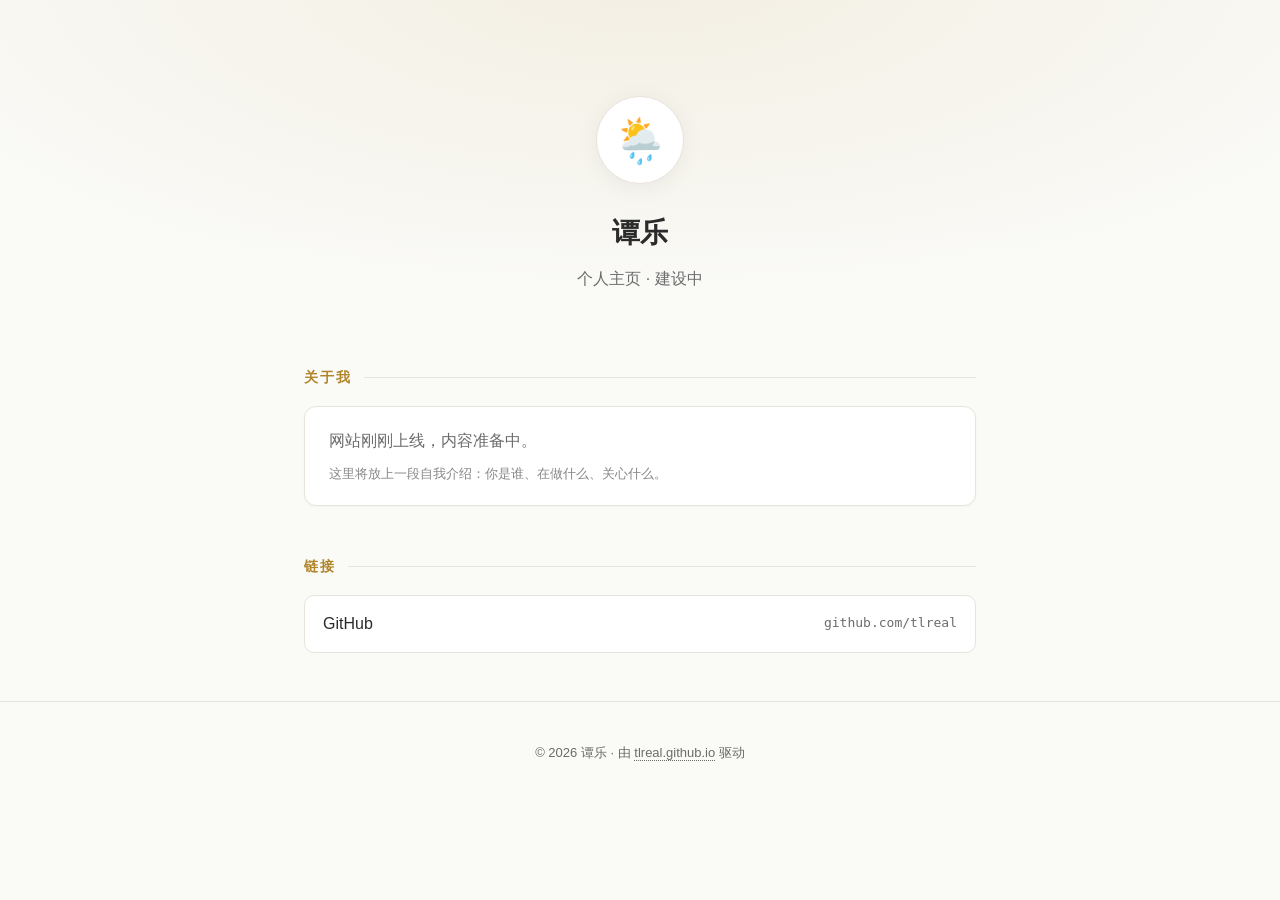
==== index.html @ c6bfbff4 "init: personal homepage" ====
<!DOCTYPE html>
<html lang="zh-CN">
<head>
<meta charset="UTF-8">
<meta name="viewport" content="width=device-width, initial-scale=1.0">
<title>谭乐 · 个人主页</title>
<meta name="description" content="谭乐的个人主页">
<link rel="icon" href="data:image/svg+xml,<svg xmlns='http://www.w3.org/2000/svg' viewBox='0 0 100 100'><text y='.9em' font-size='90'>🌦️</text></svg>">
<style>
  :root {
    --bg: #fafaf7;
    --ink: #2b2b2b;
    --sub: #6b6b6b;
    --accent: #b0852a;
    --card: #ffffff;
    --line: #e8e4dc;
  }
  @media (prefers-color-scheme: dark) {
    :root {
      --bg: #16181d;
      --ink: #e8e8e8;
      --sub: #9a9a9a;
      --accent: #d4a94e;
      --card: #1f232b;
      --line: #2c313b;
    }
  }
  * { margin: 0; padding: 0; box-sizing: border-box; }
  html { scroll-behavior: smooth; }
  body {
    font-family: -apple-system, "PingFang SC", "Microsoft YaHei", "Segoe UI", sans-serif;
    background: var(--bg);
    color: var(--ink);
    line-height: 1.75;
    -webkit-font-smoothing: antialiased;
  }
  .wrap { max-width: 720px; margin: 0 auto; padding: 0 24px; }

  header {
    padding: 96px 0 72px;
    text-align: center;
    background: linear-gradient(180deg, transparent 60%, var(--bg) 100%),
                radial-gradient(1200px 500px at 50% -10%, rgba(176,133,42,.10), transparent 70%);
  }
  .avatar {
    width: 88px; height: 88px;
    border-radius: 50%;
    display: inline-flex;
    align-items: center; justify-content: center;
    font-size: 44px;
    background: var(--card);
    border: 1px solid var(--line);
    box-shadow: 0 4px 24px rgba(0,0,0,.06);
    margin-bottom: 24px;
  }
  h1 { font-size: 28px; font-weight: 700; letter-spacing: .5px; }
  header p { color: var(--sub); margin-top: 8px; font-size: 16px; }

  main { padding-bottom: 32px; }
  section { margin-bottom: 48px; }
  h2 {
    font-size: 14px;
    text-transform: uppercase;
    letter-spacing: 2px;
    color: var(--accent);
    margin-bottom: 16px;
    display: flex;
    align-items: center;
    gap: 12px;
  }
  h2::after { content: ""; flex: 1; height: 1px; background: var(--line); }

  .card {
    background: var(--card);
    border: 1px solid var(--line);
    border-radius: 12px;
    padding: 20px 24px;
    box-shadow: 0 1px 3px rgba(0,0,0,.03);
  }
  .card p { color: var(--sub); }
  .card .placeholder { font-size: 13px; color: var(--sub); opacity: .8; margin-top: 8px; }

  ul.links { list-style: none; display: grid; gap: 10px; }
  ul.links li a {
    display: flex;
    justify-content: space-between;
    align-items: center;
    background: var(--card);
    border: 1px solid var(--line);
    border-radius: 10px;
    padding: 14px 18px;
    color: var(--ink);
    text-decoration: none;
    transition: border-color .15s, transform .15s;
  }
  ul.links li a:hover { border-color: var(--accent); transform: translateY(-1px); }
  ul.links .url { color: var(--sub); font-size: 13px; font-family: ui-monospace, monospace; }

  footer {
    text-align: center;
    color: var(--sub);
    font-size: 13px;
    padding: 40px 0 56px;
    border-top: 1px solid var(--line);
  }
  footer a { color: var(--sub); text-decoration: none; border-bottom: 1px dotted var(--sub); }
</style>
</head>
<body>
<header>
  <div class="wrap">
    <div class="avatar">🌦️</div>
    <h1>谭乐</h1>
    <p>个人主页 · 建设中</p>
  </div>
</header>
<main class="wrap">
  <section id="about">
    <h2>关于我</h2>
    <div class="card">
      <p>网站刚刚上线，内容准备中。</p>
      <p class="placeholder">这里将放上一段自我介绍：你是谁、在做什么、关心什么。</p>
    </div>
  </section>
  <section id="links">
    <h2>链接</h2>
    <ul class="links">
      <li>
        <a href="https://github.com/tlreal" target="_blank" rel="noopener">
          <span>GitHub</span><span class="url">github.com/tlreal</span>
        </a>
      </li>
    </ul>
  </section>
</main>
<footer>
  <div class="wrap">
    © 2026 谭乐 · 由 <a href="https://github.com/tlreal/tlreal.github.io" target="_blank" rel="noopener">tlreal.github.io</a> 驱动
  </div>
</footer>
</body>
</html>
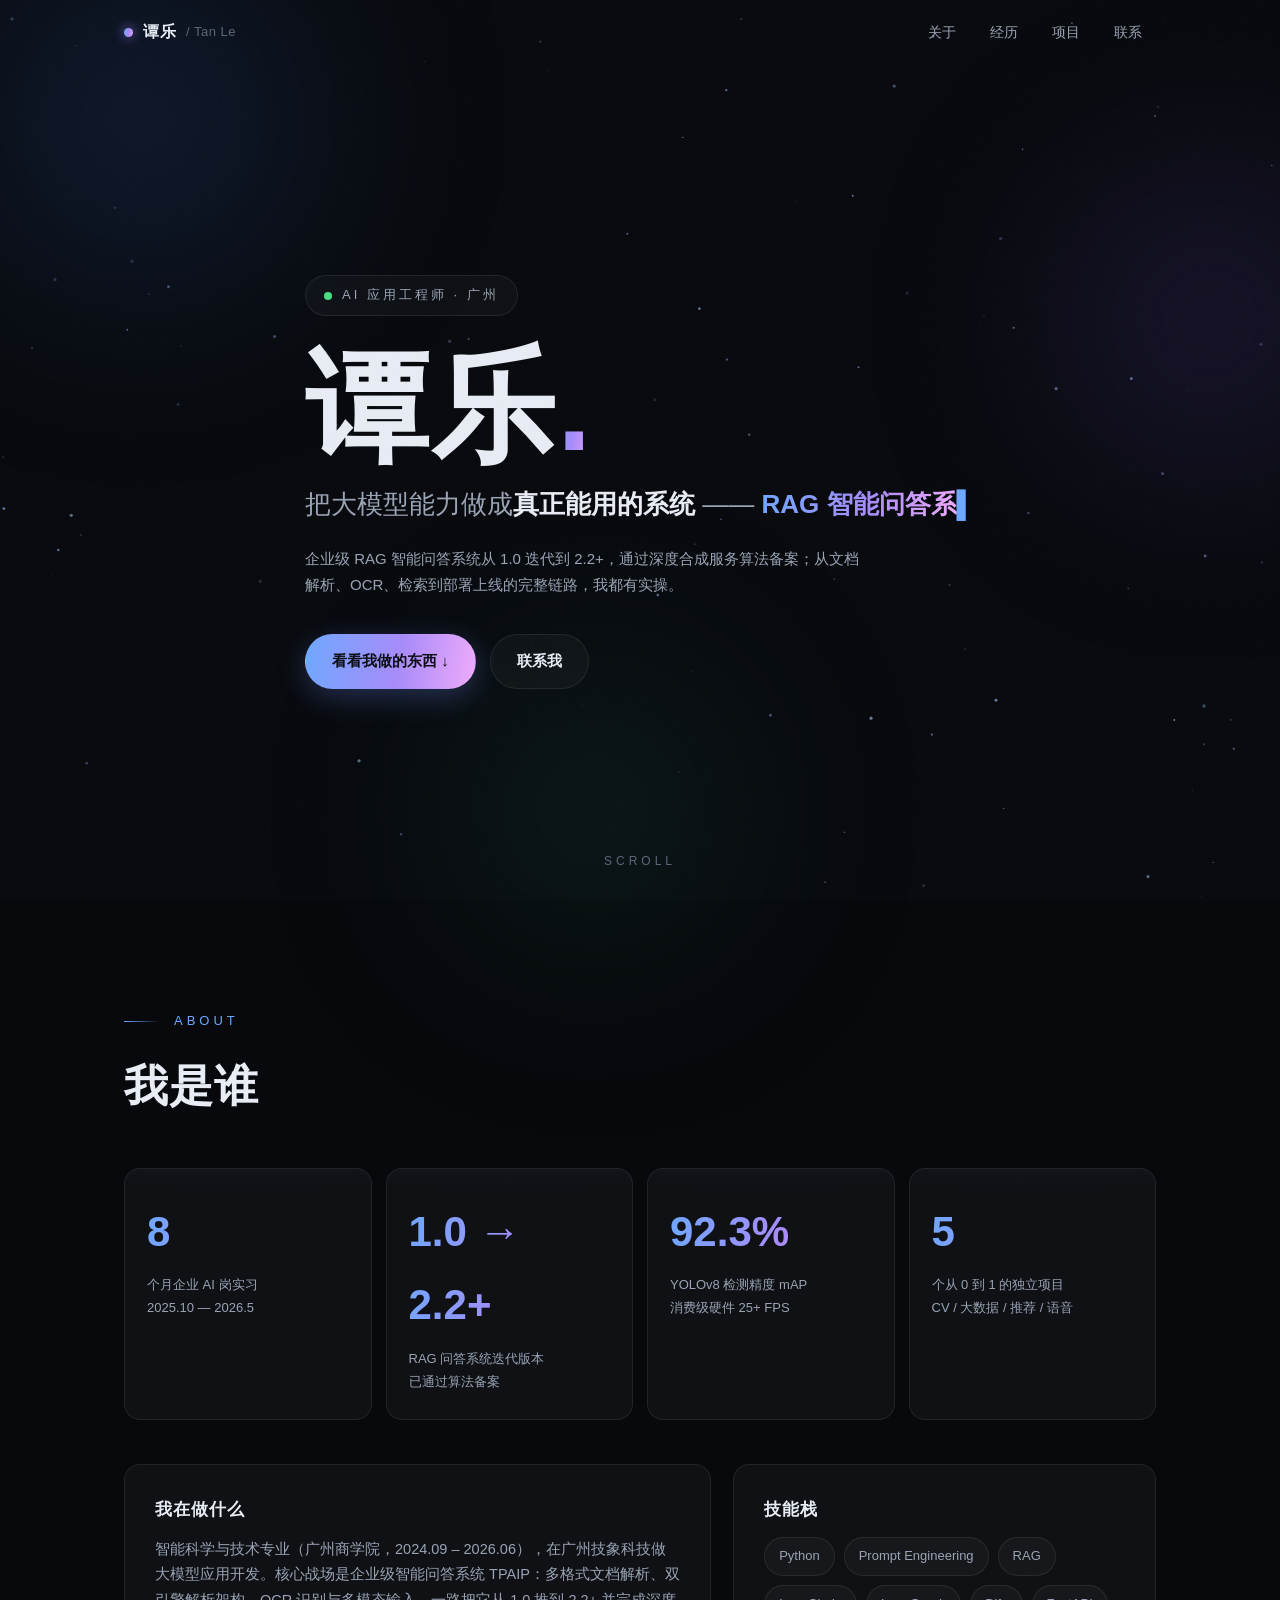
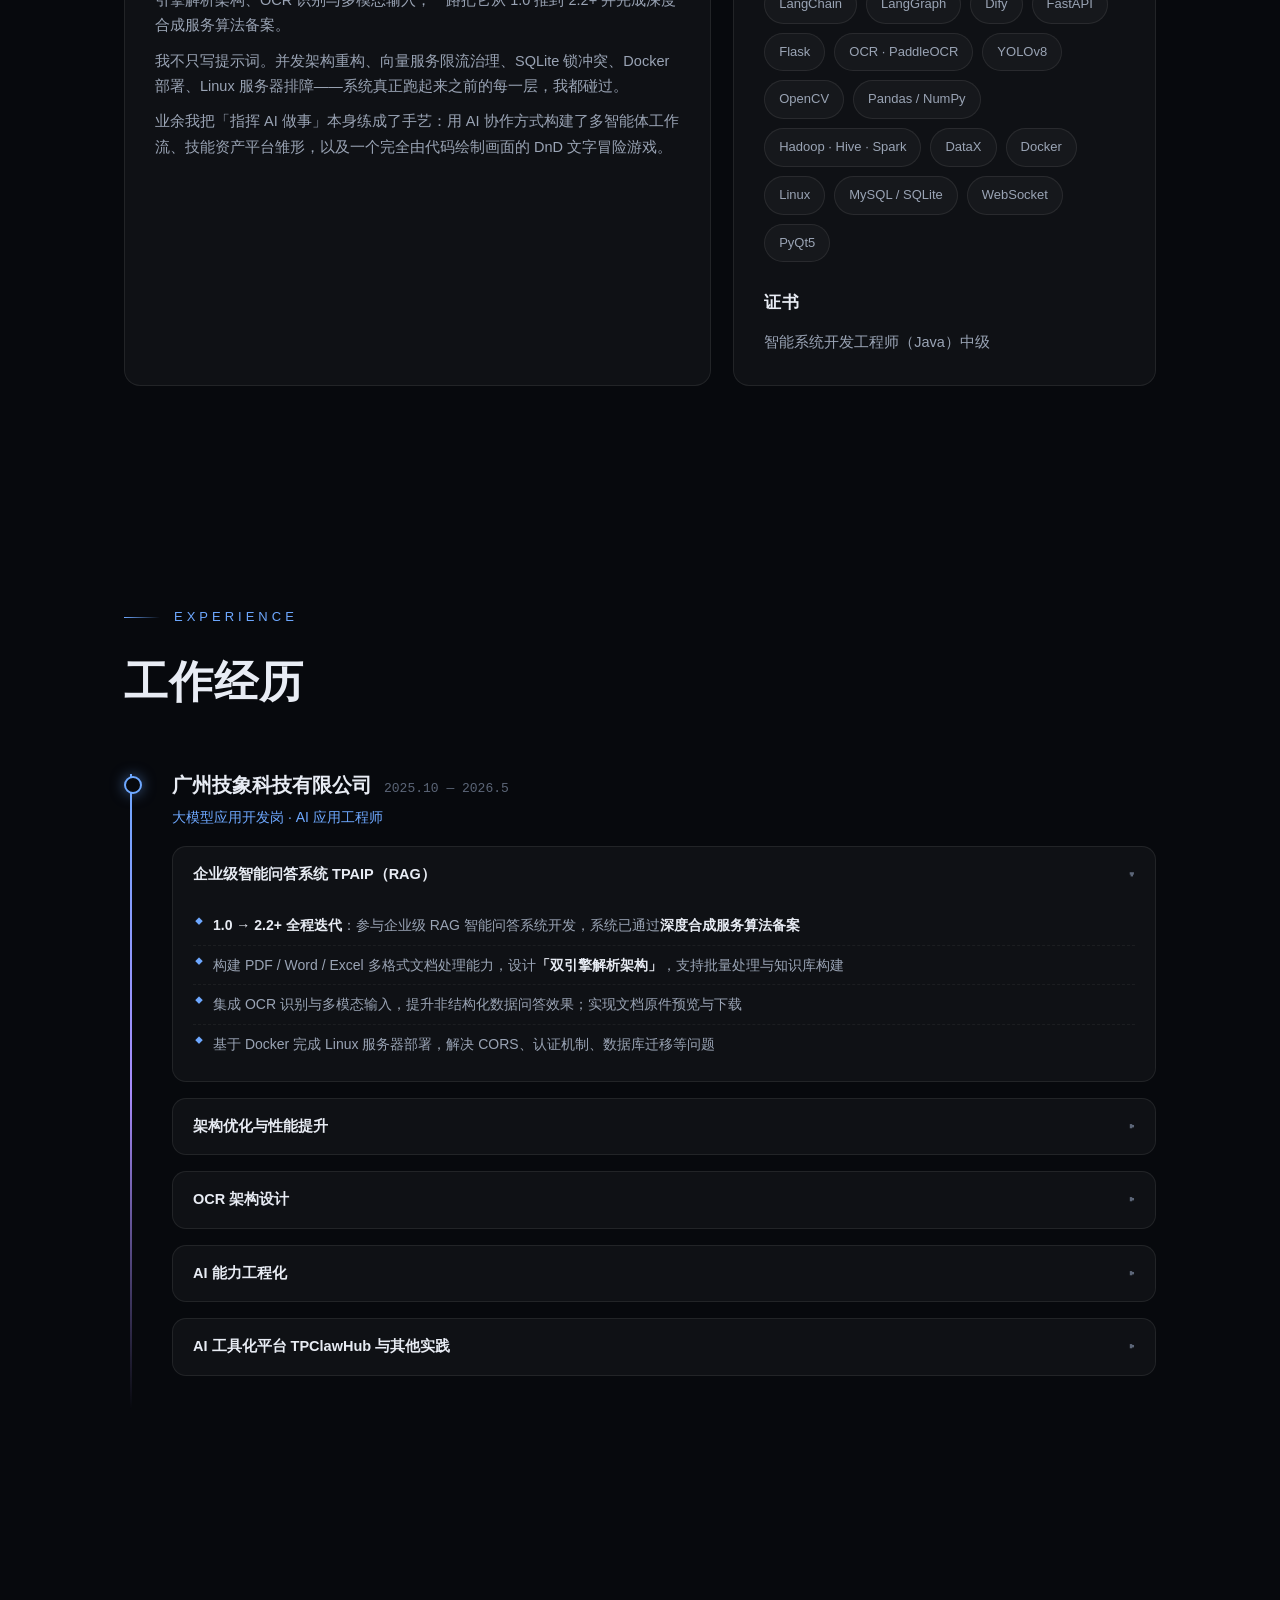
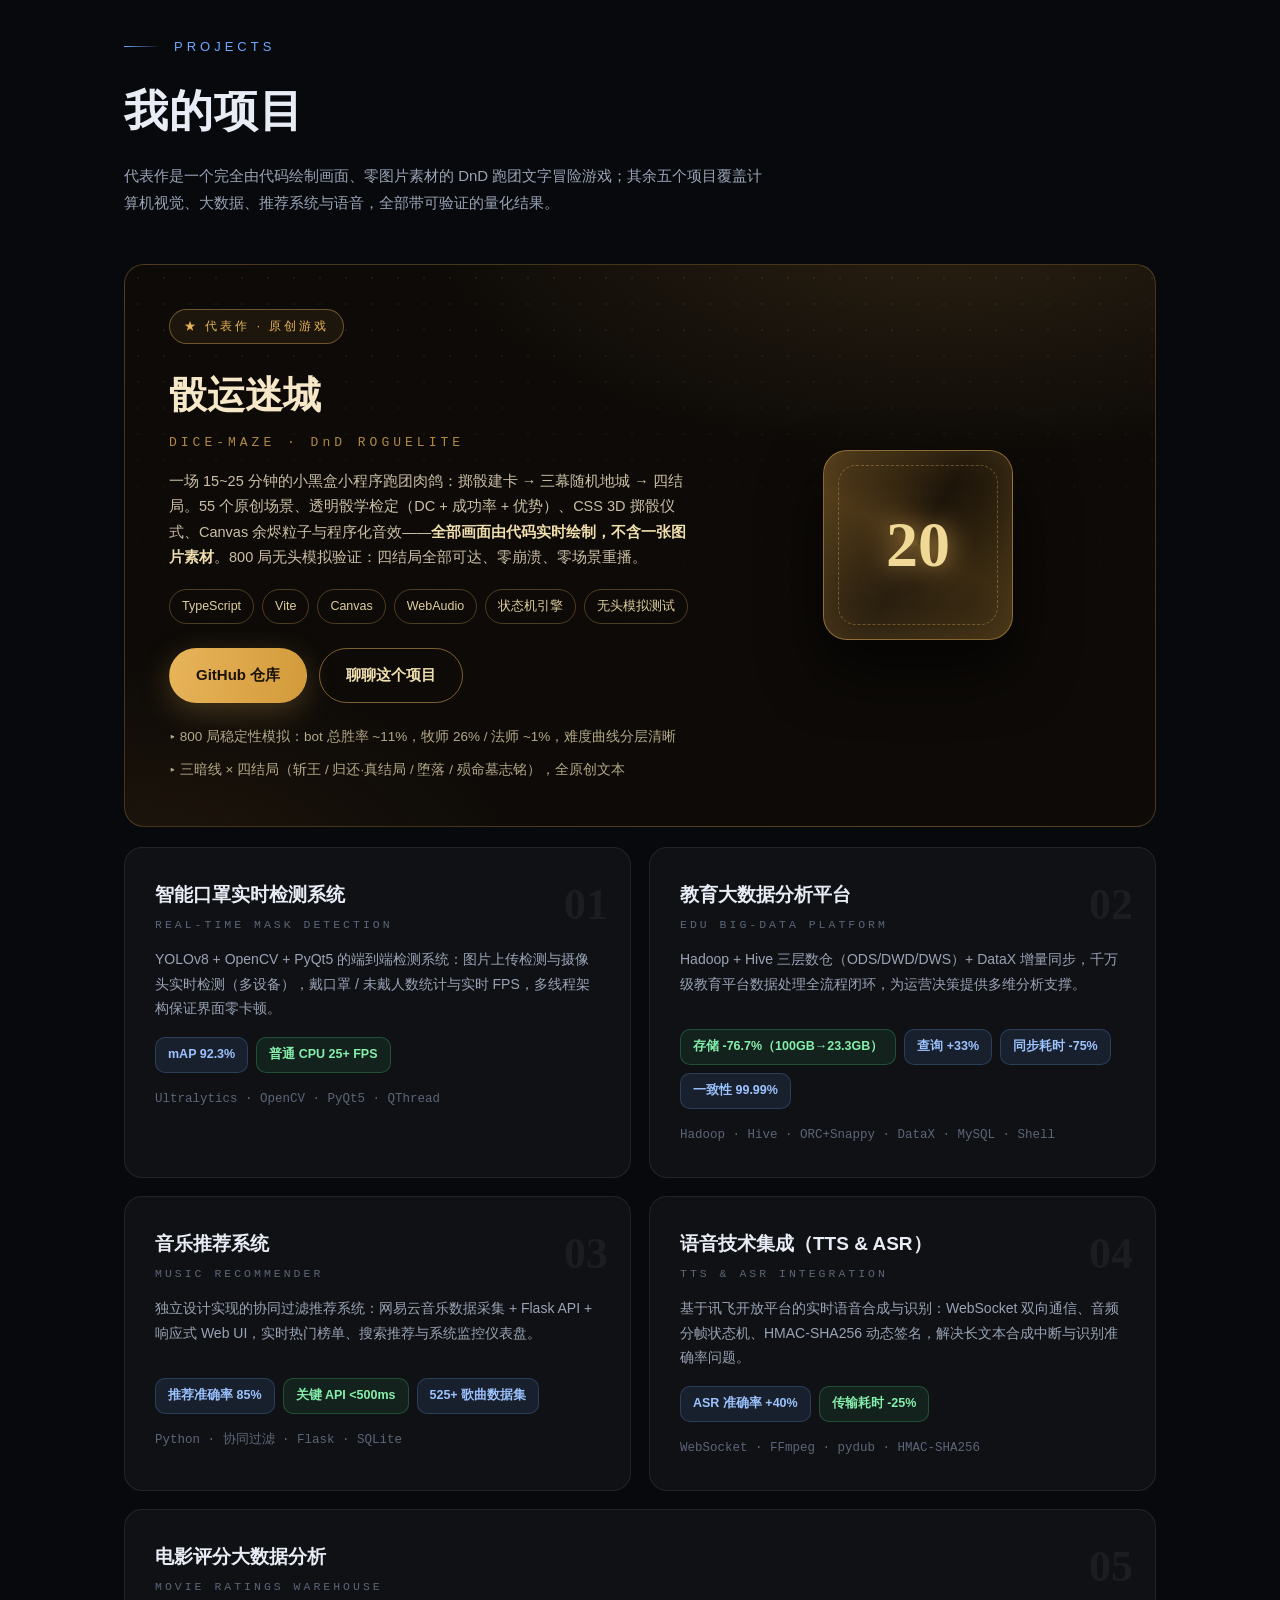
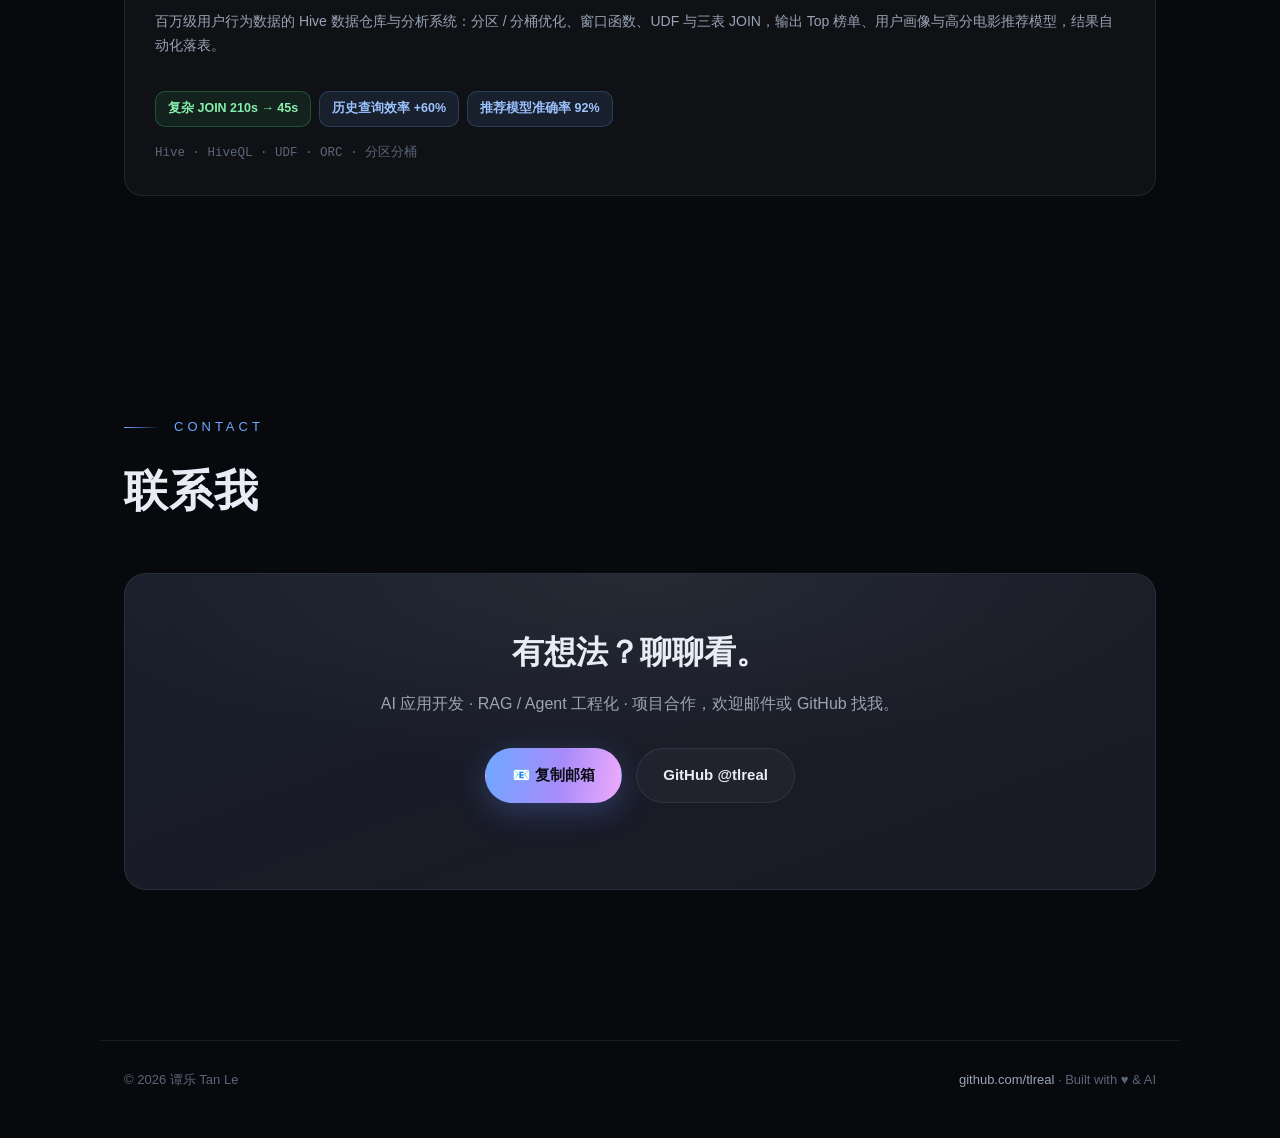
==== commit 7030fca1: "feat: dark premium homepage v1 — resume content, experience timeline, project showcase" ====
--- a/index.html
+++ b/index.html
@@ -3,140 +3,204 @@
 <head>
 <meta charset="UTF-8">
 <meta name="viewport" content="width=device-width, initial-scale=1.0">
-<title>谭乐 · 个人主页</title>
-<meta name="description" content="谭乐的个人主页">
-<link rel="icon" href="data:image/svg+xml,<svg xmlns='http://www.w3.org/2000/svg' viewBox='0 0 100 100'><text y='.9em' font-size='90'>🌦️</text></svg>">
-<style>
-  :root {
-    --bg: #fafaf7;
-    --ink: #2b2b2b;
-    --sub: #6b6b6b;
-    --accent: #b0852a;
-    --card: #ffffff;
-    --line: #e8e4dc;
-  }
-  @media (prefers-color-scheme: dark) {
-    :root {
-      --bg: #16181d;
-      --ink: #e8e8e8;
-      --sub: #9a9a9a;
-      --accent: #d4a94e;
-      --card: #1f232b;
-      --line: #2c313b;
-    }
-  }
-  * { margin: 0; padding: 0; box-sizing: border-box; }
-  html { scroll-behavior: smooth; }
-  body {
-    font-family: -apple-system, "PingFang SC", "Microsoft YaHei", "Segoe UI", sans-serif;
-    background: var(--bg);
-    color: var(--ink);
-    line-height: 1.75;
-    -webkit-font-smoothing: antialiased;
-  }
-  .wrap { max-width: 720px; margin: 0 auto; padding: 0 24px; }
-
-  header {
-    padding: 96px 0 72px;
-    text-align: center;
-    background: linear-gradient(180deg, transparent 60%, var(--bg) 100%),
-                radial-gradient(1200px 500px at 50% -10%, rgba(176,133,42,.10), transparent 70%);
-  }
-  .avatar {
-    width: 88px; height: 88px;
-    border-radius: 50%;
-    display: inline-flex;
-    align-items: center; justify-content: center;
-    font-size: 44px;
-    background: var(--card);
-    border: 1px solid var(--line);
-    box-shadow: 0 4px 24px rgba(0,0,0,.06);
-    margin-bottom: 24px;
-  }
-  h1 { font-size: 28px; font-weight: 700; letter-spacing: .5px; }
-  header p { color: var(--sub); margin-top: 8px; font-size: 16px; }
-
-  main { padding-bottom: 32px; }
-  section { margin-bottom: 48px; }
-  h2 {
-    font-size: 14px;
-    text-transform: uppercase;
-    letter-spacing: 2px;
-    color: var(--accent);
-    margin-bottom: 16px;
-    display: flex;
-    align-items: center;
-    gap: 12px;
-  }
-  h2::after { content: ""; flex: 1; height: 1px; background: var(--line); }
-
-  .card {
-    background: var(--card);
-    border: 1px solid var(--line);
-    border-radius: 12px;
-    padding: 20px 24px;
-    box-shadow: 0 1px 3px rgba(0,0,0,.03);
-  }
-  .card p { color: var(--sub); }
-  .card .placeholder { font-size: 13px; color: var(--sub); opacity: .8; margin-top: 8px; }
-
-  ul.links { list-style: none; display: grid; gap: 10px; }
-  ul.links li a {
-    display: flex;
-    justify-content: space-between;
-    align-items: center;
-    background: var(--card);
-    border: 1px solid var(--line);
-    border-radius: 10px;
-    padding: 14px 18px;
-    color: var(--ink);
-    text-decoration: none;
-    transition: border-color .15s, transform .15s;
-  }
-  ul.links li a:hover { border-color: var(--accent); transform: translateY(-1px); }
-  ul.links .url { color: var(--sub); font-size: 13px; font-family: ui-monospace, monospace; }
-
-  footer {
-    text-align: center;
-    color: var(--sub);
-    font-size: 13px;
-    padding: 40px 0 56px;
-    border-top: 1px solid var(--line);
-  }
-  footer a { color: var(--sub); text-decoration: none; border-bottom: 1px dotted var(--sub); }
-</style>
+<title>谭乐 · AI 应用工程师</title>
+<meta name="description" content="谭乐 — AI 应用工程师。大模型应用 / RAG 智能问答 / Agent 工程化 / 计算机视觉 / 大数据。主导企业级 RAG 问答系统 1.0→2.2+ 迭代并通过深度合成服务算法备案。">
+<link rel="icon" href="data:image/svg+xml,%3Csvg xmlns='http://www.w3.org/2000/svg' viewBox='0 0 100 100'%3E%3Cdefs%3E%3ClinearGradient id='g' x1='0' y1='0' x2='1' y2='1'%3E%3Cstop offset='0' stop-color='%236ea8ff'/%3E%3Cstop offset='1' stop-color='%23a78bfa'/%3E%3C/linearGradient%3E%3C/defs%3E%3Crect width='100' height='100' rx='22' fill='%230b0e14'/%3E%3Ctext x='50' y='68' font-size='52' font-weight='700' text-anchor='middle' fill='url(%23g)' font-family='sans-serif'%3E乐%3C/text%3E%3C/svg%3E">
+<link rel="stylesheet" href="styles.css">
 </head>
 <body>
-<header>
-  <div class="wrap">
-    <div class="avatar">🌦️</div>
-    <h1>谭乐</h1>
-    <p>个人主页 · 建设中</p>
-  </div>
+<div class="noise"></div>
+<canvas id="stars"></canvas>
+<div class="glow g1"></div><div class="glow g2"></div><div class="glow g3"></div>
+
+<nav id="nav">
+  <div class="nav-in">
+    <a class="brand" href="#top"><span class="dot"></span>谭乐<span style="color:var(--dim);font-weight:400;font-size:13px">/ Tan Le</span></a>
+    <div class="nav-links">
+      <a href="#about">关于</a><a href="#work">经历</a><a href="#projects">项目</a><a href="#contact">联系</a>
+    </div>
+  </div>
+</nav>
+
+<header id="top">
+  <div class="wrap">
+    <div class="hero-eyebrow reveal"><span class="pulse"></span>AI 应用工程师 · 广州</div>
+    <h1 class="hero-name reveal d1">谭乐<span class="grad">.</span></h1>
+    <div class="hero-role reveal d2">把大模型能力做成<b>真正能用的系统</b> —— <span class="typed" id="typed"></span><span style="color:var(--acc)">▌</span></div>
+    <p class="hero-sub reveal d3">企业级 RAG 智能问答系统从 1.0 迭代到 2.2+，通过深度合成服务算法备案；从文档解析、OCR、检索到部署上线的完整链路，我都有实操。</p>
+    <div class="hero-cta reveal d4">
+      <a class="btn primary" href="#projects">看看我做的东西 ↓</a>
+      <a class="btn ghost" href="#contact">联系我</a>
+    </div>
+  </div>
+  <div class="hero-foot">SCROLL</div>
 </header>
-<main class="wrap">
-  <section id="about">
-    <h2>关于我</h2>
-    <div class="card">
-      <p>网站刚刚上线，内容准备中。</p>
-      <p class="placeholder">这里将放上一段自我介绍：你是谁、在做什么、关心什么。</p>
-    </div>
-  </section>
-  <section id="links">
-    <h2>链接</h2>
-    <ul class="links">
-      <li>
-        <a href="https://github.com/tlreal" target="_blank" rel="noopener">
-          <span>GitHub</span><span class="url">github.com/tlreal</span>
-        </a>
-      </li>
-    </ul>
-  </section>
-</main>
+
+<section id="about">
+  <div class="wrap">
+    <div class="sec-tag reveal">ABOUT</div>
+    <h2 class="sec-title reveal d1">我是谁</h2>
+    <div class="stats">
+      <div class="stat reveal"><div class="num" data-count="8">0</div><div class="lab">个月企业 AI 岗实习<br>2025.10 — 2026.5</div></div>
+      <div class="stat reveal d1"><div class="num"><span data-count="1">0</span>.0 → <span data-count="2">0</span>.2+</div><div class="lab">RAG 问答系统迭代版本<br>已通过算法备案</div></div>
+      <div class="stat reveal d2"><div class="num"><span data-count="92.3" data-dec="1">0</span>%</div><div class="lab">YOLOv8 检测精度 mAP<br>消费级硬件 25+ FPS</div></div>
+      <div class="stat reveal d3"><div class="num"><span data-count="5">0</span></div><div class="lab">个从 0 到 1 的独立项目<br>CV / 大数据 / 推荐 / 语音</div></div>
+    </div>
+    <div class="about-grid">
+      <div class="about-card reveal">
+        <h3>我在做什么</h3>
+        <p>智能科学与技术专业（广州商学院，2024.09 – 2026.06），在广州技象科技做大模型应用开发。核心战场是企业级智能问答系统 TPAIP：多格式文档解析、双引擎解析架构、OCR 识别与多模态输入，一路把它从 1.0 推到 2.2+ 并完成深度合成服务算法备案。</p>
+        <p>我不只写提示词。并发架构重构、向量服务限流治理、SQLite 锁冲突、Docker 部署、Linux 服务器排障——系统真正跑起来之前的每一层，我都碰过。</p>
+        <p>业余我把「指挥 AI 做事」本身练成了手艺：用 AI 协作方式构建了多智能体工作流、技能资产平台雏形，以及一个完全由代码绘制画面的 DnD 文字冒险游戏。</p>
+      </div>
+      <div class="about-card reveal d1">
+        <h3>技能栈</h3>
+        <div class="chips">
+          <span class="chip">Python</span><span class="chip">Prompt Engineering</span><span class="chip">RAG</span><span class="chip">LangChain</span><span class="chip">LangGraph</span><span class="chip">Dify</span><span class="chip">FastAPI</span><span class="chip">Flask</span><span class="chip">OCR · PaddleOCR</span><span class="chip">YOLOv8</span><span class="chip">OpenCV</span><span class="chip">Pandas / NumPy</span><span class="chip">Hadoop · Hive · Spark</span><span class="chip">DataX</span><span class="chip">Docker</span><span class="chip">Linux</span><span class="chip">MySQL / SQLite</span><span class="chip">WebSocket</span><span class="chip">PyQt5</span>
+        </div>
+        <h3 style="margin-top:26px">证书</h3>
+        <p style="margin-bottom:0">智能系统开发工程师（Java）中级</p>
+      </div>
+    </div>
+  </div>
+</section>
+
+<section id="work">
+  <div class="wrap">
+    <div class="sec-tag reveal">EXPERIENCE</div>
+    <h2 class="sec-title reveal d1">工作经历</h2>
+    <div class="timeline">
+      <div class="t-item reveal">
+        <div class="t-head"><h3>广州技象科技有限公司</h3><span class="when">2025.10 — 2026.5</span></div>
+        <div class="t-role">大模型应用开发岗 · AI 应用工程师</div>
+        <details class="t-block" open>
+          <summary>企业级智能问答系统 TPAIP（RAG）<span class="arr">▸</span></summary>
+          <div class="t-body"><ul>
+            <li><b>1.0 → 2.2+ 全程迭代</b>：参与企业级 RAG 智能问答系统开发，系统已通过<b>深度合成服务算法备案</b></li>
+            <li>构建 PDF / Word / Excel 多格式文档处理能力，设计<b>「双引擎解析架构」</b>，支持批量处理与知识库构建</li>
+            <li>集成 OCR 识别与多模态输入，提升非结构化数据问答效果；实现文档原件预览与下载</li>
+            <li>基于 Docker 完成 Linux 服务器部署，解决 CORS、认证机制、数据库迁移等问题</li>
+          </ul></div>
+        </details>
+        <details class="t-block">
+          <summary>架构优化与性能提升<span class="arr">▸</span></summary>
+          <div class="t-body"><ul>
+            <li>重构并发处理架构：<b>多进程 Worker + 线程池</b>，显著提升高并发处理能力</li>
+            <li>解决向量服务限流（403）：设计<b>请求限速与重试机制</b>，提升系统稳定性</li>
+            <li>重构任务队列与数据库事务机制，解决 <b>SQLite 锁冲突</b>；构建文档处理队列与异步机制，平衡一致性与吞吐</li>
+          </ul></div>
+        </details>
+        <details class="t-block">
+          <summary>OCR 架构设计<span class="arr">▸</span></summary>
+          <div class="t-body"><ul>
+            <li>设计并落地<b>「远程 OCR 服务架构」</b>：FastAPI 部署 OCR 服务，本地 / 远程自动切换与容错</li>
+            <li>完成本机 OCR / 远程 OCR / DeepSeek-OCR 多方案对比，输出测试报告并确定最优路线</li>
+            <li>明确 PaddleOCR 与 DeepSeek-OCR 分工，实现能力分层组合；高并发与复杂 PDF 场景下达到<b>可生产级</b>成功率与响应性能</li>
+          </ul></div>
+        </details>
+        <details class="t-block">
+          <summary>AI 能力工程化<span class="arr">▸</span></summary>
+          <div class="t-body"><ul>
+            <li>调研对比 <b>LangChain / LangGraph / Dify</b>，输出技术选型与演进分析文档</li>
+            <li>拆解 Agent 执行机制，形成技术文档并完成团队分享；将 AI 能力工程化为可复用模块</li>
+          </ul></div>
+        </details>
+        <details class="t-block">
+          <summary>AI 工具化平台 TPClawHub 与其他实践<span class="arr">▸</span></summary>
+          <div class="t-body"><ul>
+            <li>参与设计开发 <b>TPClawHub（Skills 管理平台）</b>，实现 AI 能力资产化与复用</li>
+            <li>开发 <b>File2Skills</b>：多格式文档 → skills.zip 自动转换（LLM 语义拆分 + OCR）；重构 Skill 创建流程为结构化表单 + Validator</li>
+            <li>打通 Skills 全链路「创建→审核→优化→发布→使用」，实现 CLI 多源加载与 GitLab 自动备份</li>
+            <li>搭建低空无人机展示平台（<b>MQTT → InfluxDB → 前端可视化</b>完整数据链路）；支持算法备案材料整理与 AI 系统合规建设</li>
+          </ul></div>
+        </details>
+      </div>
+    </div>
+  </div>
+</section>
+
+<section id="projects">
+  <div class="wrap">
+    <div class="sec-tag reveal">PROJECTS</div>
+    <h2 class="sec-title reveal d1">我的项目</h2>
+    <p class="sec-desc reveal d2">代表作是一个完全由代码绘制画面、零图片素材的 DnD 跑团文字冒险游戏；其余五个项目覆盖计算机视觉、大数据、推荐系统与语音，全部带可验证的量化结果。</p>
+
+    <div class="proj-hero reveal">
+      <div class="ph-in">
+        <div>
+          <span class="ph-badge">★ 代表作 · 原创游戏</span>
+          <h3>骰运迷城</h3>
+          <div class="ph-en">DICE-MAZE · DnD ROGUELITE</div>
+          <p class="desc">一场 15~25 分钟的小黑盒小程序跑团肉鸽：掷骰建卡 → 三幕随机地城 → 四结局。55 个原创场景、透明骰学检定（DC + 成功率 + 优势）、CSS 3D 掷骰仪式、Canvas 余烬粒子与程序化音效——<b style="color:#f0dfae">全部画面由代码实时绘制，不含一张图片素材</b>。800 局无头模拟验证：四结局全部可达、零崩溃、零场景重播。</p>
+          <div class="ph-tags"><span>TypeScript</span><span>Vite</span><span>Canvas</span><span>WebAudio</span><span>状态机引擎</span><span>无头模拟测试</span></div>
+          <div class="ph-actions">
+            <a class="btn gold" href="https://github.com/tlreal/dice-maze" target="_blank" rel="noopener">GitHub 仓库</a>
+            <a class="btn outline-gold" href="#contact">聊聊这个项目</a>
+          </div>
+          <div class="ph-meta"><span>▸ 800 局稳定性模拟：bot 总胜率 ~11%，牧师 26% / 法师 ~1%，难度曲线分层清晰</span><span>▸ 三暗线 × 四结局（斩王 / 归还·真结局 / 堕落 / 殒命墓志铭），全原创文本</span></div>
+        </div>
+        <div class="dice-visual"><div class="d20-wrap"><div class="d20"><span>20</span></div></div></div>
+      </div>
+    </div>
+
+    <div class="grid2">
+      <div class="proj reveal"><span class="idx">01</span>
+        <h3>智能口罩实时检测系统</h3><div class="en">REAL-TIME MASK DETECTION</div>
+        <p>YOLOv8 + OpenCV + PyQt5 的端到端检测系统：图片上传检测与摄像头实时检测（多设备），戴口罩 / 未戴人数统计与实时 FPS，多线程架构保证界面零卡顿。</p>
+        <div class="metrics"><span class="metric">mAP 92.3%</span><span class="metric g">普通 CPU 25+ FPS</span></div>
+        <div class="stack">Ultralytics · OpenCV · PyQt5 · QThread</div>
+      </div>
+      <div class="proj reveal d1"><span class="idx">02</span>
+        <h3>教育大数据分析平台</h3><div class="en">EDU BIG-DATA PLATFORM</div>
+        <p>Hadoop + Hive 三层数仓（ODS/DWD/DWS）+ DataX 增量同步，千万级教育平台数据处理全流程闭环，为运营决策提供多维分析支撑。</p>
+        <div class="metrics"><span class="metric g">存储 -76.7%（100GB→23.3GB）</span><span class="metric">查询 +33%</span><span class="metric">同步耗时 -75%</span><span class="metric">一致性 99.99%</span></div>
+        <div class="stack">Hadoop · Hive · ORC+Snappy · DataX · MySQL · Shell</div>
+      </div>
+      <div class="proj reveal"><span class="idx">03</span>
+        <h3>音乐推荐系统</h3><div class="en">MUSIC RECOMMENDER</div>
+        <p>独立设计实现的协同过滤推荐系统：网易云音乐数据采集 + Flask API + 响应式 Web UI，实时热门榜单、搜索推荐与系统监控仪表盘。</p>
+        <div class="metrics"><span class="metric">推荐准确率 85%</span><span class="metric g">关键 API &lt;500ms</span><span class="metric">525+ 歌曲数据集</span></div>
+        <div class="stack">Python · 协同过滤 · Flask · SQLite</div>
+      </div>
+      <div class="proj reveal d1"><span class="idx">04</span>
+        <h3>语音技术集成（TTS &amp; ASR）</h3><div class="en">TTS &amp; ASR INTEGRATION</div>
+        <p>基于讯飞开放平台的实时语音合成与识别：WebSocket 双向通信、音频分帧状态机、HMAC-SHA256 动态签名，解决长文本合成中断与识别准确率问题。</p>
+        <div class="metrics"><span class="metric">ASR 准确率 +40%</span><span class="metric g">传输耗时 -25%</span></div>
+        <div class="stack">WebSocket · FFmpeg · pydub · HMAC-SHA256</div>
+      </div>
+      <div class="proj reveal" style="grid-column:1/-1"><span class="idx">05</span>
+        <h3>电影评分大数据分析</h3><div class="en">MOVIE RATINGS WAREHOUSE</div>
+        <p>百万级用户行为数据的 Hive 数据仓库与分析系统：分区 / 分桶优化、窗口函数、UDF 与三表 JOIN，输出 Top 榜单、用户画像与高分电影推荐模型，结果自动化落表。</p>
+        <div class="metrics"><span class="metric g">复杂 JOIN 210s → 45s</span><span class="metric">历史查询效率 +60%</span><span class="metric">推荐模型准确率 92%</span></div>
+        <div class="stack">Hive · HiveQL · UDF · ORC · 分区分桶</div>
+      </div>
+    </div>
+  </div>
+</section>
+
+<section id="contact">
+  <div class="wrap">
+    <div class="sec-tag reveal">CONTACT</div>
+    <h2 class="sec-title reveal d1">联系我</h2>
+    <div class="contact-box reveal d1">
+      <h3>有想法？聊聊看。</h3>
+      <p>AI 应用开发 · RAG / Agent 工程化 · 项目合作，欢迎邮件或 GitHub 找我。</p>
+      <div class="contact-actions">
+        <button class="btn primary" id="copyMail">📧 复制邮箱</button>
+        <a class="btn ghost" href="https://github.com/tlreal" target="_blank" rel="noopener">GitHub @tlreal</a>
+      </div>
+      <div class="copy-tip" id="copyTip">已复制到剪贴板 ✓</div>
+    </div>
+  </div>
+</section>
+
 <footer>
   <div class="wrap">
-    © 2026 谭乐 · 由 <a href="https://github.com/tlreal/tlreal.github.io" target="_blank" rel="noopener">tlreal.github.io</a> 驱动
+    <span>© 2026 谭乐 Tan Le</span>
+    <span><a href="https://github.com/tlreal" target="_blank" rel="noopener">github.com/tlreal</a> · Built with ♥ &amp; AI</span>
   </div>
 </footer>
+
+<script src="app.js"></script>
 </body>
 </html>
--- a/styles.css
+++ b/styles.css
@@ -0,0 +1,192 @@
+/* 谭乐 · 个人主页 — dark premium */
+:root{
+  --bg:#07090d; --bg2:#0b0e14; --ink:#e8ecf4; --sub:#9aa4b5; --dim:#5c6678;
+  --line:rgba(255,255,255,.08); --card:rgba(255,255,255,.035); --card2:rgba(255,255,255,.06);
+  --acc:#6ea8ff; --acc2:#a78bfa; --gold:#e8b45a;
+  --grad:linear-gradient(100deg,#6ea8ff,#a78bfa 55%,#f0abfc);
+  --radius:16px;
+}
+*{margin:0;padding:0;box-sizing:border-box}
+html{scroll-behavior:smooth}
+body{
+  background:var(--bg); color:var(--ink); line-height:1.75; overflow-x:hidden;
+  font-family:-apple-system,BlinkMacSystemFont,"Segoe UI","PingFang SC","HarmonyOS Sans SC","MiSans","Microsoft YaHei UI","Microsoft YaHei",sans-serif;
+  -webkit-font-smoothing:antialiased; text-rendering:optimizeLegibility;
+}
+::selection{background:rgba(110,168,255,.35)}
+::-webkit-scrollbar{width:10px}
+::-webkit-scrollbar-thumb{background:#232a36;border-radius:8px}
+::-webkit-scrollbar-track{background:transparent}
+a{color:inherit;text-decoration:none}
+img{max-width:100%}
+.wrap{max-width:1080px;margin:0 auto;padding:0 24px}
+
+/* ---- noise + aurora backdrop ---- */
+.noise{position:fixed;inset:0;pointer-events:none;z-index:3;opacity:.05;
+  background-image:url("data:image/svg+xml,%3Csvg xmlns='http://www.w3.org/2000/svg' width='160' height='160'%3E%3Cfilter id='n'%3E%3CfeTurbulence type='fractalNoise' baseFrequency='0.9' numOctaves='2'/%3E%3C/filter%3E%3Crect width='100%25' height='100%25' filter='url(%23n)' opacity='0.6'/%3E%3C/svg%3E")}
+#stars{position:fixed;inset:0;z-index:0;pointer-events:none}
+.glow{position:fixed;z-index:0;pointer-events:none;border-radius:50%;filter:blur(90px);opacity:.5}
+.glow.g1{width:520px;height:520px;top:-140px;left:-120px;background:radial-gradient(circle,#1d3a6e,transparent 65%)}
+.glow.g2{width:460px;height:460px;top:10%;right:-160px;background:radial-gradient(circle,#3b2a6e,transparent 65%)}
+.glow.g3{width:420px;height:420px;bottom:-120px;left:30%;background:radial-gradient(circle,#123a33,transparent 65%)}
+
+/* ---- nav ---- */
+nav{position:fixed;top:0;left:0;right:0;z-index:50;transition:background .3s,border-color .3s;border-bottom:1px solid transparent}
+nav.scrolled{background:rgba(7,9,13,.72);backdrop-filter:blur(14px);-webkit-backdrop-filter:blur(14px);border-color:var(--line)}
+.nav-in{max-width:1080px;margin:0 auto;padding:0 24px;height:64px;display:flex;align-items:center;justify-content:space-between}
+.brand{font-weight:700;letter-spacing:.5px;display:flex;align-items:center;gap:10px}
+.brand .dot{width:9px;height:9px;border-radius:50%;background:var(--grad);box-shadow:0 0 12px rgba(167,139,250,.8)}
+.nav-links{display:flex;gap:6px;font-size:14px;color:var(--sub)}
+.nav-links a{padding:8px 14px;border-radius:99px;transition:color .2s,background .2s}
+.nav-links a:hover{color:var(--ink);background:var(--card2)}
+
+/* ---- hero ---- */
+header{position:relative;z-index:1;min-height:100svh;display:flex;align-items:center;padding-top:64px}
+.hero-eyebrow{display:inline-flex;align-items:center;gap:10px;font-size:13px;letter-spacing:3px;color:var(--sub);border:1px solid var(--line);padding:8px 18px;border-radius:99px;background:rgba(255,255,255,.03)}
+.hero-eyebrow .pulse{width:8px;height:8px;border-radius:50%;background:#4ade80;box-shadow:0 0 0 0 rgba(74,222,128,.6);animation:pulse 2s infinite}
+@keyframes pulse{70%{box-shadow:0 0 0 9px rgba(74,222,128,0)}100%{box-shadow:0 0 0 0 rgba(74,222,128,0)}}
+h1.hero-name{font-size:clamp(56px,11vw,124px);font-weight:800;letter-spacing:2px;line-height:1.05;margin:26px 0 10px}
+h1 .grad{background:var(--grad);-webkit-background-clip:text;background-clip:text;color:transparent}
+.hero-role{font-size:clamp(18px,3vw,26px);color:var(--sub);font-weight:500;min-height:1.6em}
+.hero-role b{color:var(--ink);font-weight:600}
+.typed{color:transparent;background:var(--grad);-webkit-background-clip:text;background-clip:text;font-weight:700}
+.hero-sub{margin-top:18px;max-width:560px;color:var(--sub);font-size:15px}
+.hero-cta{margin-top:36px;display:flex;gap:14px;flex-wrap:wrap}
+.btn{display:inline-flex;align-items:center;gap:9px;padding:13px 26px;border-radius:99px;font-size:15px;font-weight:600;border:1px solid transparent;cursor:pointer;transition:transform .2s,box-shadow .2s,background .2s;font-family:inherit}
+.btn.primary{background:var(--grad);color:#0b0e14;box-shadow:0 8px 30px rgba(110,140,255,.28)}
+.btn.primary:hover{transform:translateY(-2px);box-shadow:0 14px 40px rgba(140,120,255,.4)}
+.btn.ghost{border-color:var(--line);color:var(--ink);background:rgba(255,255,255,.03)}
+.btn.ghost:hover{transform:translateY(-2px);background:var(--card2);border-color:rgba(255,255,255,.2)}
+.hero-foot{position:absolute;bottom:28px;left:50%;transform:translateX(-50%);color:var(--dim);font-size:12px;letter-spacing:4px;animation:bob 2.2s ease-in-out infinite}
+@keyframes bob{50%{transform:translate(-50%,8px)}}
+
+/* ---- sections ---- */
+section{position:relative;z-index:1;padding:110px 0}
+.sec-tag{display:flex;align-items:center;gap:14px;color:var(--acc);font-size:13px;letter-spacing:4px;margin-bottom:14px}
+.sec-tag::before{content:"";width:36px;height:1px;background:linear-gradient(90deg,var(--acc),transparent)}
+h2.sec-title{font-size:clamp(30px,4.6vw,44px);font-weight:800;letter-spacing:1px;margin-bottom:14px}
+.sec-desc{color:var(--sub);max-width:640px;font-size:15px}
+
+/* ---- stats ---- */
+.stats{display:grid;grid-template-columns:repeat(4,1fr);gap:14px;margin-top:44px}
+.stat{background:var(--card);border:1px solid var(--line);border-radius:var(--radius);padding:26px 22px;position:relative;overflow:hidden}
+.stat::after{content:"";position:absolute;inset:0;background:radial-gradient(420px 120px at 50% -40%,rgba(110,168,255,.14),transparent);pointer-events:none}
+.stat .num{font-size:clamp(30px,4vw,42px);font-weight:800;background:var(--grad);-webkit-background-clip:text;background-clip:text;color:transparent;font-variant-numeric:tabular-nums}
+.stat .lab{color:var(--sub);font-size:13px;margin-top:6px}
+
+/* ---- about ---- */
+.about-grid{display:grid;grid-template-columns:1.25fr .9fr;gap:22px;margin-top:44px}
+.about-card{background:var(--card);border:1px solid var(--line);border-radius:var(--radius);padding:30px}
+.about-card h3{font-size:17px;margin-bottom:12px;letter-spacing:1px}
+.about-card p{color:var(--sub);font-size:14.5px;margin-bottom:10px}
+.chips{display:flex;flex-wrap:wrap;gap:9px;margin-top:8px}
+.chip{font-size:13px;color:var(--sub);border:1px solid var(--line);background:rgba(255,255,255,.03);padding:7px 14px;border-radius:99px;transition:color .2s,border-color .2s}
+.chip:hover{color:var(--ink);border-color:rgba(110,168,255,.5)}
+
+/* ---- timeline ---- */
+.timeline{margin-top:48px;position:relative;padding-left:30px}
+.timeline::before{content:"";position:absolute;left:6px;top:6px;bottom:6px;width:2px;background:linear-gradient(180deg,var(--acc),var(--acc2),transparent)}
+.t-item{position:relative;padding:0 0 40px 18px}
+.t-item::before{content:"";position:absolute;left:-30px;top:8px;width:14px;height:14px;border-radius:50%;background:var(--bg);border:2px solid var(--acc);box-shadow:0 0 14px rgba(110,168,255,.5)}
+.t-item::after{content:"";position:absolute;left:-25px;top:28px;bottom:-6px;width:1px;background:var(--line)}
+.t-item:last-child::after{display:none}
+.t-head{display:flex;flex-wrap:wrap;align-items:baseline;gap:12px}
+.t-head h3{font-size:20px;font-weight:700}
+.t-head .when{color:var(--dim);font-size:13px;font-family:ui-monospace,Consolas,monospace}
+.t-role{color:var(--acc);font-size:14px;margin-top:2px}
+.t-block{margin-top:16px;background:var(--card);border:1px solid var(--line);border-radius:14px;overflow:hidden}
+.t-block summary{cursor:pointer;list-style:none;padding:15px 20px;font-size:14.5px;font-weight:600;color:var(--ink);display:flex;align-items:center;justify-content:space-between;gap:10px}
+.t-block summary::-webkit-details-marker{display:none}
+.t-block summary .arr{transition:transform .25s;color:var(--dim)}
+.t-block[open] summary .arr{transform:rotate(90deg)}
+.t-block summary:hover{background:var(--card2)}
+.t-body{padding:4px 20px 18px;color:var(--sub);font-size:14px}
+.t-body ul{list-style:none}
+.t-body li{padding:7px 0 7px 20px;position:relative;border-top:1px dashed rgba(255,255,255,.05)}
+.t-body li:first-child{border-top:none}
+.t-body li::before{content:"◆";position:absolute;left:2px;top:9px;font-size:8px;color:var(--acc)}
+.t-body b{color:var(--ink);font-weight:600}
+
+/* ---- projects ---- */
+.proj-hero{margin-top:48px;border-radius:20px;overflow:hidden;position:relative;border:1px solid rgba(232,180,90,.25);background:
+  radial-gradient(900px 420px at 80% -10%,rgba(232,180,90,.14),transparent 60%),
+  radial-gradient(700px 380px at 0% 110%,rgba(120,80,40,.18),transparent 60%),
+  #0d0a07}
+.proj-hero::before{content:"";position:absolute;inset:0;background-image:radial-gradient(rgba(232,180,90,.09) 1px,transparent 1px);background-size:26px 26px;mask-image:linear-gradient(180deg,#000,transparent 75%)}
+.ph-in{position:relative;padding:44px;display:grid;grid-template-columns:1.15fr .85fr;gap:34px}
+.ph-badge{display:inline-flex;align-items:center;gap:8px;font-size:12px;letter-spacing:3px;color:var(--gold);border:1px solid rgba(232,180,90,.4);padding:6px 14px;border-radius:99px;background:rgba(232,180,90,.07)}
+.ph-in h3{font-size:clamp(26px,3.6vw,38px);font-weight:800;margin:18px 0 4px;color:#f5e7c8}
+.ph-en{color:rgba(232,180,90,.75);font-size:13px;letter-spacing:4px;font-family:ui-monospace,Consolas,monospace}
+.ph-in p.desc{color:#cbbfa6;font-size:14.5px;margin-top:14px}
+.ph-tags{display:flex;flex-wrap:wrap;gap:8px;margin-top:18px}
+.ph-tags span{font-size:12.5px;color:#e0cf9f;border:1px solid rgba(232,180,90,.3);padding:6px 12px;border-radius:99px}
+.ph-meta{margin-top:22px;display:flex;flex-direction:column;gap:10px;font-size:13.5px;color:#b3a888}
+.ph-meta b{color:#f0dfae;font-weight:600}
+.dice-visual{display:flex;align-items:center;justify-content:center;min-height:260px}
+.d20-wrap{perspective:800px}
+.d20{width:190px;height:190px;border-radius:24px;transform-style:preserve-3d;animation:d20float 6s ease-in-out infinite;position:relative;
+  background:conic-gradient(from 210deg,#2a1f10,#4a3618,#1d150a,#3a2b12,#2a1f10);border:1px solid rgba(232,180,90,.5);
+  box-shadow:0 30px 60px rgba(0,0,0,.6),inset 0 0 40px rgba(232,180,90,.15);display:flex;align-items:center;justify-content:center}
+.d20::before{content:"";position:absolute;inset:14px;border-radius:18px;border:1px dashed rgba(232,180,90,.35)}
+.d20 span{font-size:64px;font-weight:800;color:#f0d896;text-shadow:0 0 24px rgba(232,180,90,.7);font-family:Georgia,serif}
+@keyframes d20float{0%,100%{transform:rotateY(-16deg) rotateX(8deg) translateY(0)}50%{transform:rotateY(16deg) rotateX(-6deg) translateY(-12px)}}
+.ph-actions{margin-top:24px;display:flex;gap:12px;flex-wrap:wrap}
+.btn.gold{background:linear-gradient(100deg,#e8b45a,#d29a3a);color:#1a130a;box-shadow:0 8px 30px rgba(232,180,90,.25)}
+.btn.gold:hover{transform:translateY(-2px)}
+.btn.outline-gold{border-color:rgba(232,180,90,.5);color:#f0dfae}
+.btn.outline-gold:hover{background:rgba(232,180,90,.1);transform:translateY(-2px)}
+
+.grid2{display:grid;grid-template-columns:1fr 1fr;gap:18px;margin-top:20px}
+.proj{background:var(--card);border:1px solid var(--line);border-radius:18px;padding:30px;position:relative;overflow:hidden;transition:transform .25s,border-color .25s,background .25s;transform-style:preserve-3d}
+.proj:hover{transform:translateY(-5px);border-color:rgba(110,168,255,.4);background:var(--card2)}
+.proj::before{content:"";position:absolute;top:0;left:0;right:0;height:2px;background:var(--grad);opacity:0;transition:opacity .25s}
+.proj:hover::before{opacity:1}
+.proj .idx{position:absolute;top:18px;right:22px;font-size:44px;font-weight:800;color:rgba(255,255,255,.05);font-family:Georgia,serif}
+.proj h3{font-size:19px;font-weight:700;margin-bottom:4px}
+.proj .en{font-size:11.5px;letter-spacing:3px;color:var(--dim);font-family:ui-monospace,Consolas,monospace}
+.proj p{color:var(--sub);font-size:14px;margin-top:12px;min-height:66px}
+.metrics{display:flex;flex-wrap:wrap;gap:8px;margin-top:16px}
+.metric{font-size:12.5px;padding:6px 12px;border-radius:10px;background:rgba(110,168,255,.1);border:1px solid rgba(110,168,255,.22);color:#9cc3ff;font-weight:600;font-variant-numeric:tabular-nums}
+.metric.g{background:rgba(74,222,128,.08);border-color:rgba(74,222,128,.25);color:#86efac}
+.proj .stack{margin-top:16px;color:var(--dim);font-size:12.5px;font-family:ui-monospace,Consolas,monospace}
+
+/* ---- contact ---- */
+.contact-box{margin-top:44px;background:linear-gradient(160deg,rgba(110,168,255,.09),rgba(167,139,250,.07)),var(--card);border:1px solid var(--line);border-radius:22px;padding:50px;text-align:center;position:relative;overflow:hidden}
+.contact-box::before{content:"";position:absolute;inset:0;background:radial-gradient(600px 200px at 50% 0%,rgba(255,255,255,.06),transparent)}
+.contact-box h3{font-size:clamp(24px,3.4vw,32px);font-weight:800;position:relative}
+.contact-box p{color:var(--sub);margin-top:10px;position:relative}
+.contact-actions{margin-top:30px;display:flex;gap:14px;justify-content:center;flex-wrap:wrap;position:relative}
+.copy-tip{margin-top:14px;font-size:13px;color:#4ade80;opacity:0;transition:opacity .3s;position:relative}
+.copy-tip.show{opacity:1}
+
+footer{padding:40px 0 46px;color:var(--dim);font-size:13px;position:relative;z-index:1}
+footer .wrap{display:flex;justify-content:space-between;gap:14px;flex-wrap:wrap;border-top:1px solid var(--line);padding-top:28px}
+footer a{color:var(--sub)}
+footer a:hover{color:var(--ink)}
+
+/* ---- reveal ---- */
+.js .reveal{opacity:0;transform:translateY(26px);transition:opacity .8s cubic-bezier(.2,.7,.2,1),transform .8s cubic-bezier(.2,.7,.2,1)}
+.js .reveal.in{opacity:1;transform:none}
+.d1{transition-delay:.08s}.d2{transition-delay:.16s}.d3{transition-delay:.24s}.d4{transition-delay:.32s}
+
+@media (prefers-reduced-motion:reduce){
+  *,*::before,*::after{animation-duration:.01ms!important;animation-iteration-count:1!important;transition-duration:.01ms!important}
+  html{scroll-behavior:auto}
+}
+@media (max-width:900px){
+  .about-grid,.ph-in,.grid2{grid-template-columns:1fr}
+  .stats{grid-template-columns:repeat(2,1fr)}
+  .dice-visual{min-height:200px}
+  .d20{width:140px;height:140px}
+  .d20 span{font-size:46px}
+  section{padding:80px 0}
+  .ph-in{padding:30px}
+  .proj-hero{margin-top:36px}
+  .nav-links{display:none}
+}
+@media (max-width:480px){
+  .stats{gap:10px}
+  .stat{padding:20px 16px}
+  .contact-box{padding:36px 22px}
+  .wrap{padding:0 18px}
+}
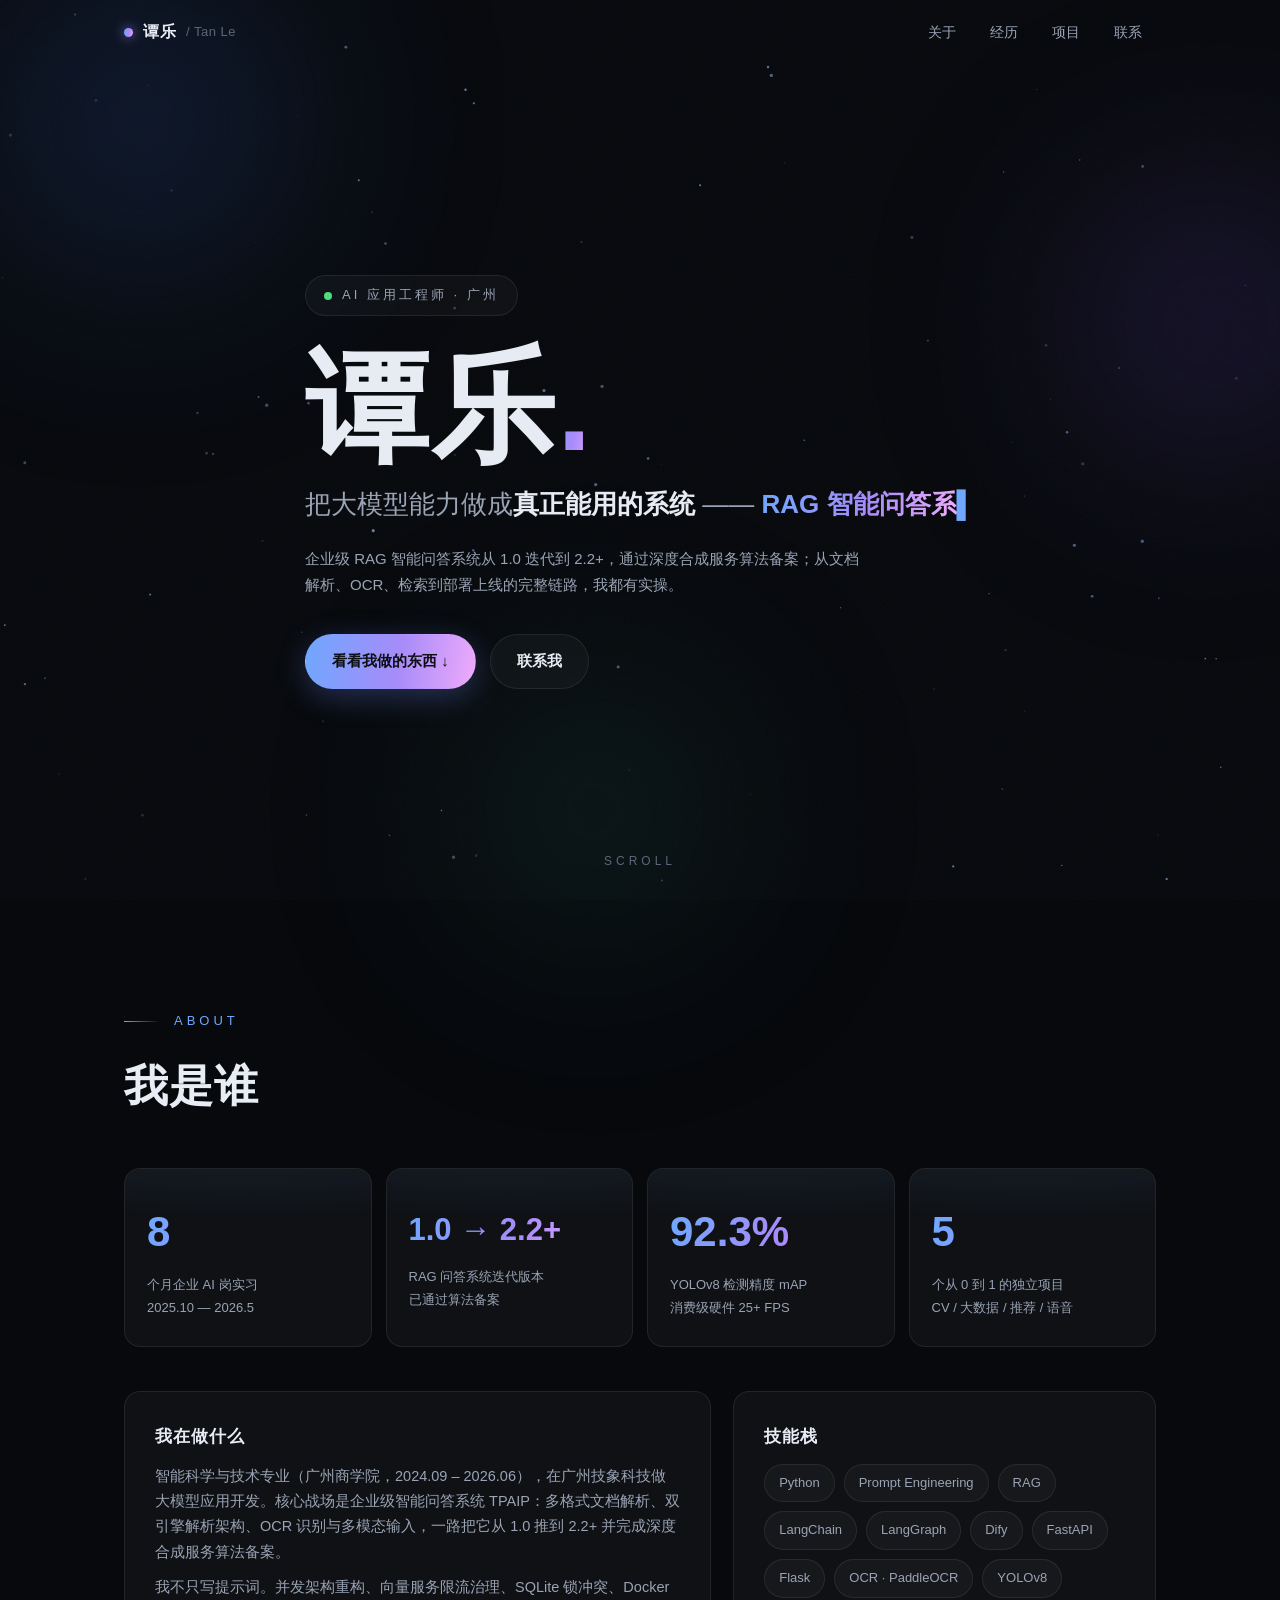
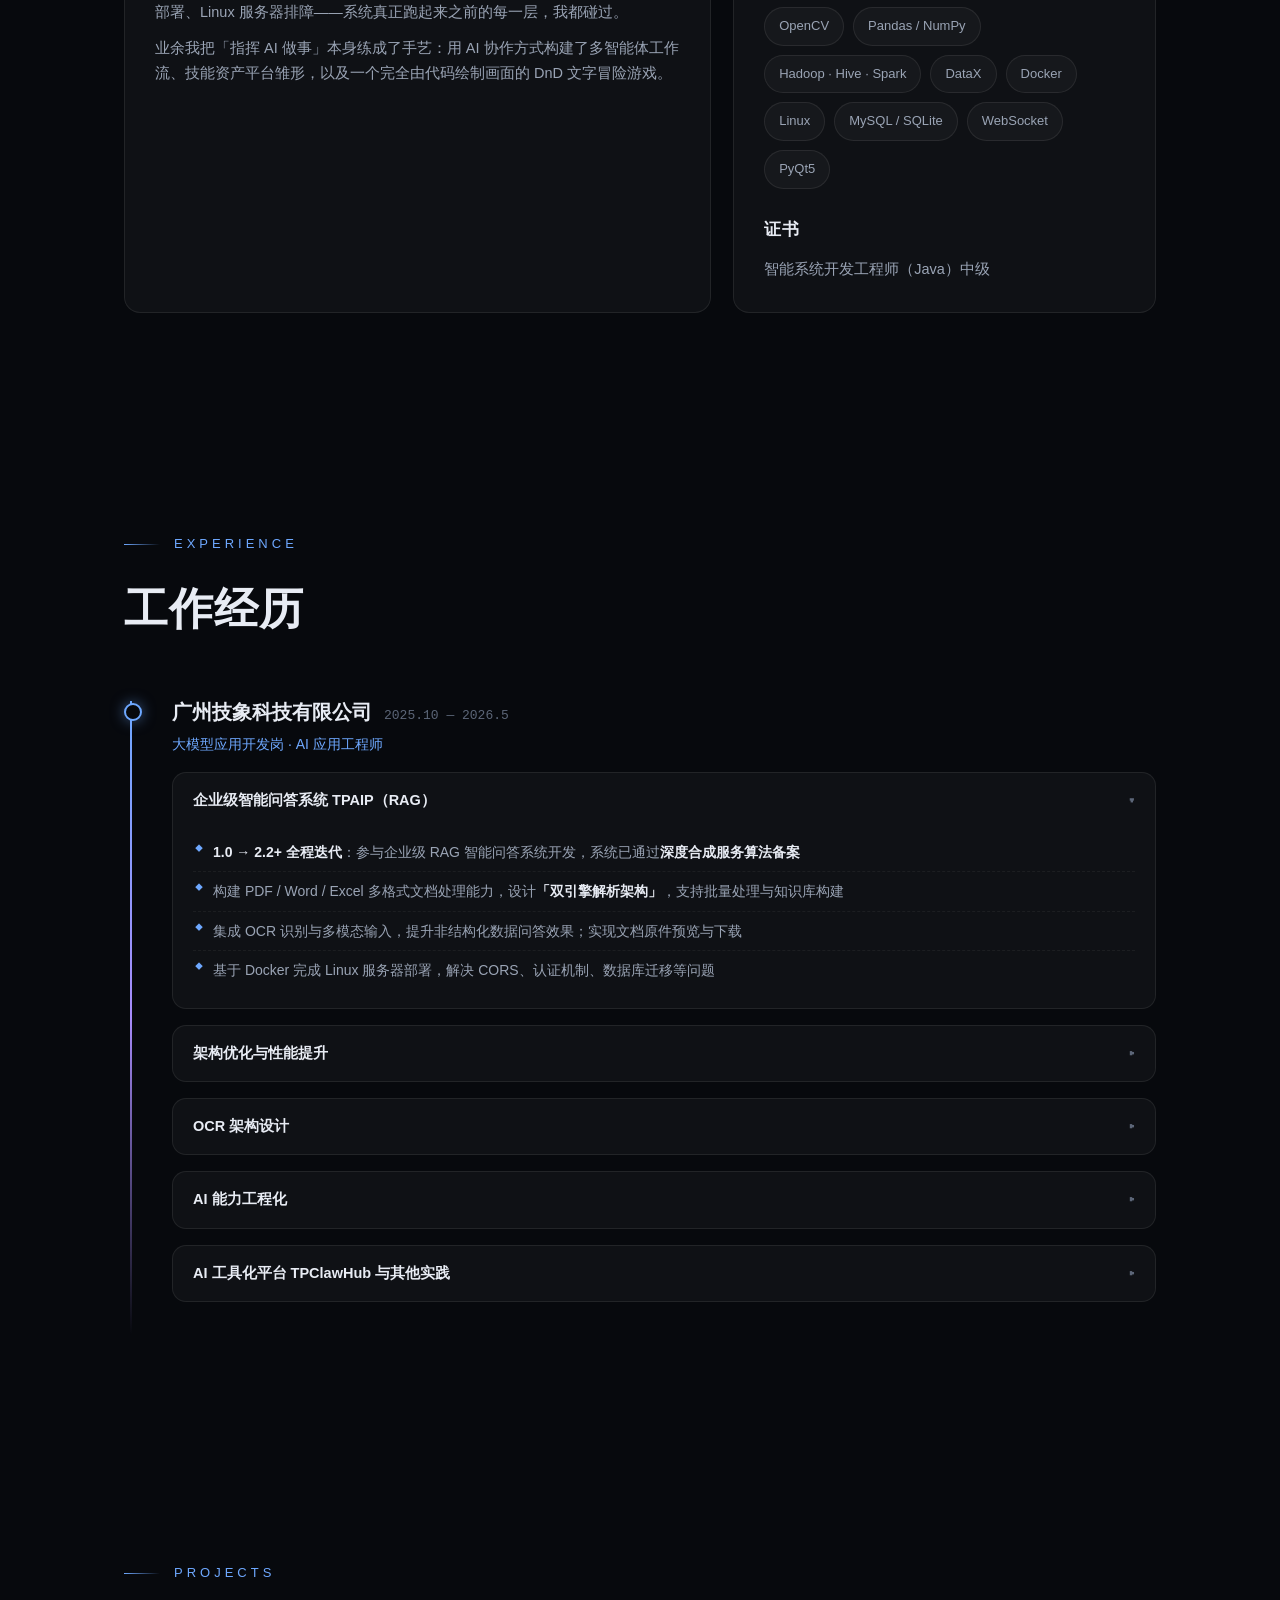
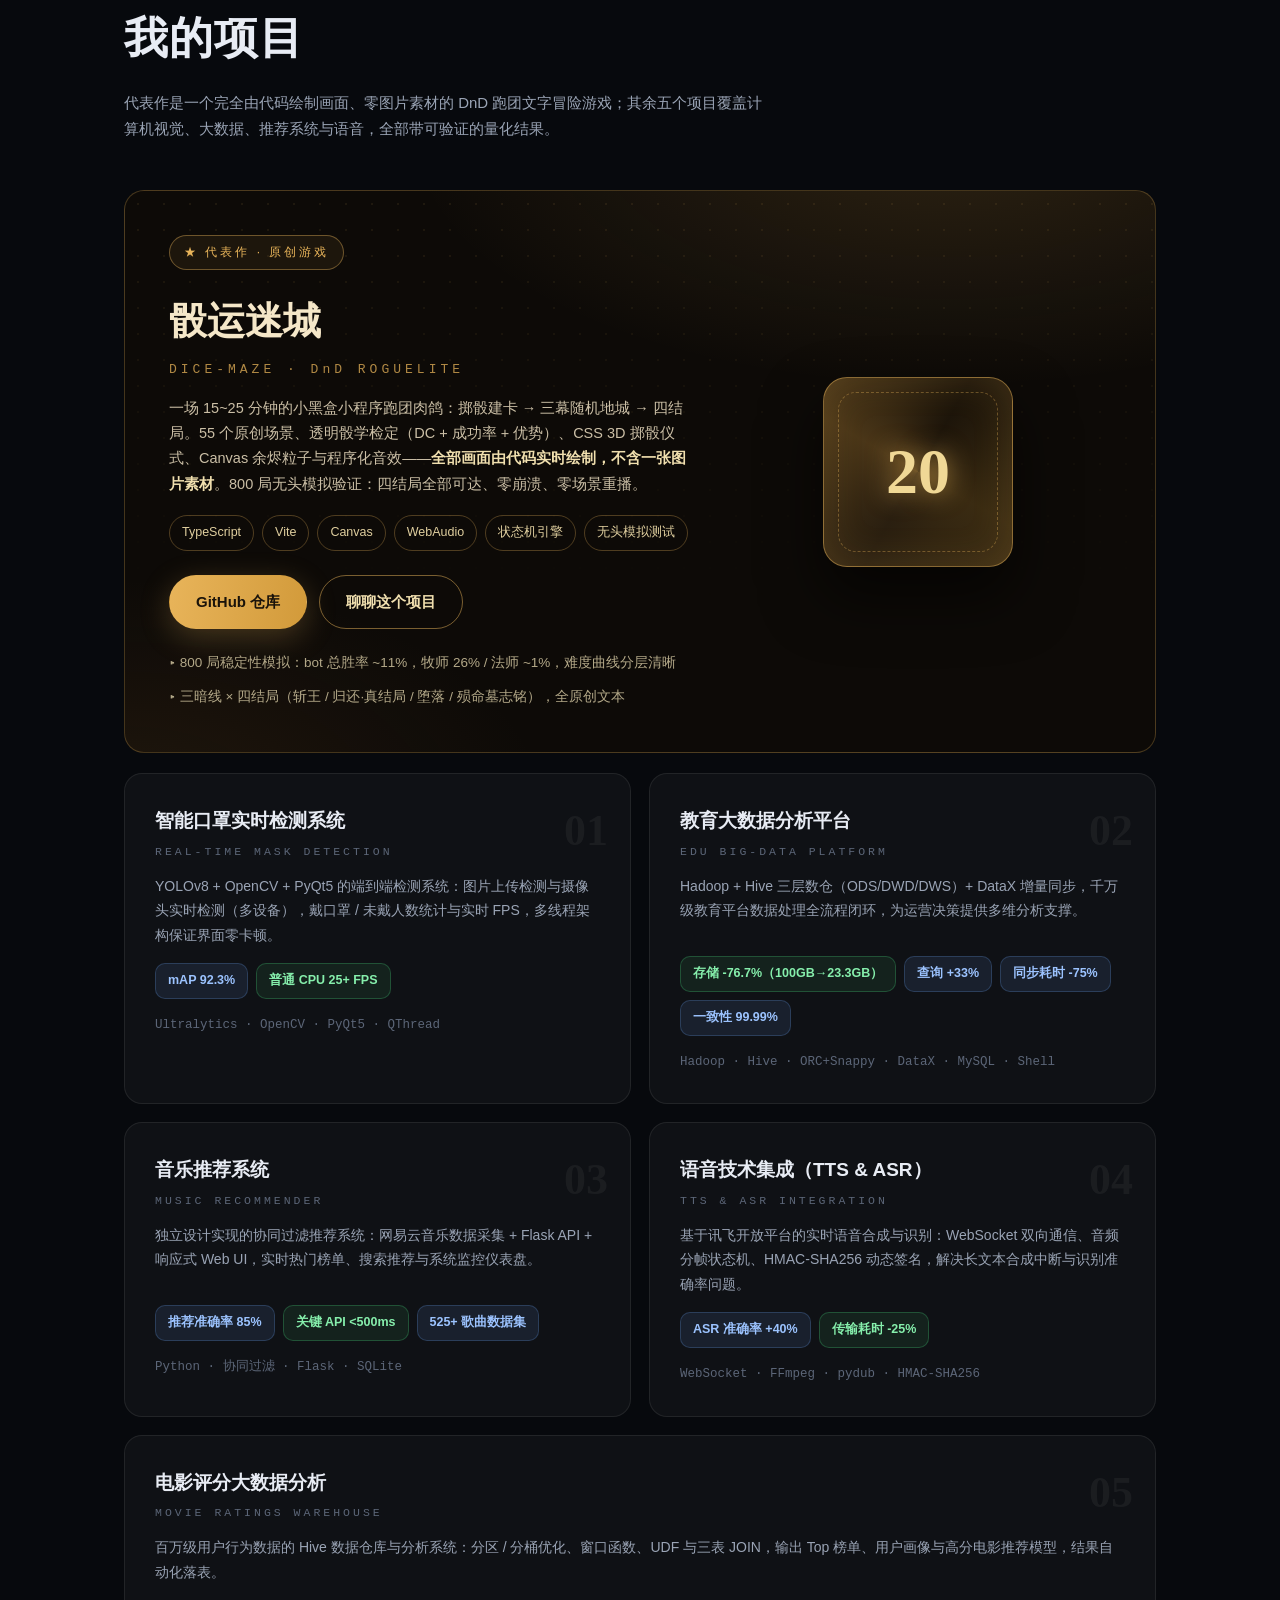
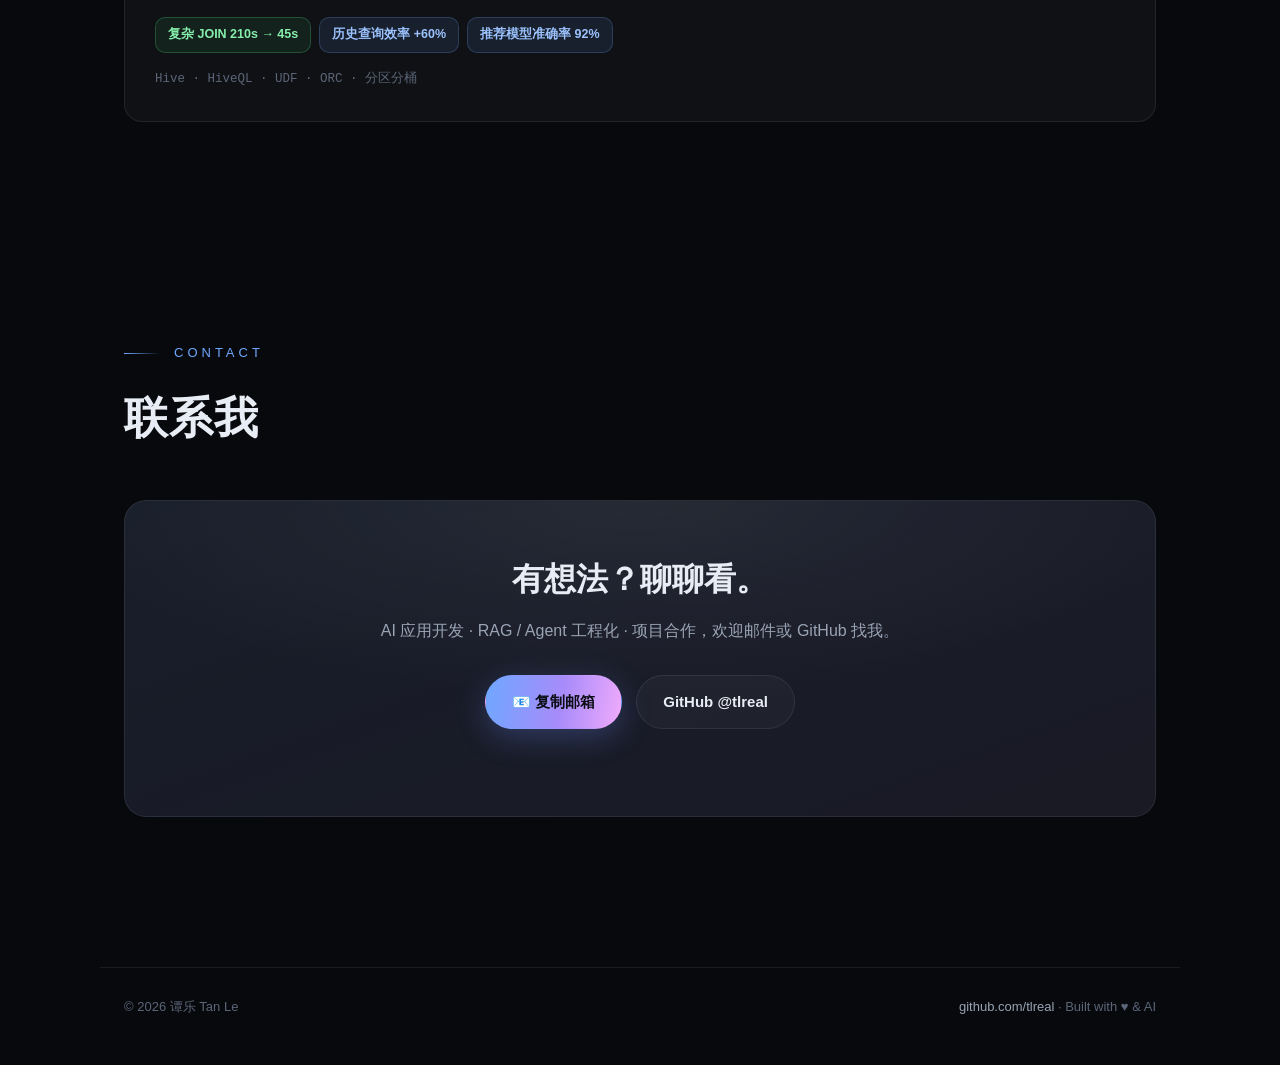
==== commit 2b0301d9: "polish: keep RAG version stat on one line" ====
--- a/index.html
+++ b/index.html
@@ -42,7 +42,7 @@
     <h2 class="sec-title reveal d1">我是谁</h2>
     <div class="stats">
       <div class="stat reveal"><div class="num" data-count="8">0</div><div class="lab">个月企业 AI 岗实习<br>2025.10 — 2026.5</div></div>
-      <div class="stat reveal d1"><div class="num"><span data-count="1">0</span>.0 → <span data-count="2">0</span>.2+</div><div class="lab">RAG 问答系统迭代版本<br>已通过算法备案</div></div>
+      <div class="stat reveal d1"><div class="num sm">1.0 → 2.2+</div><div class="lab">RAG 问答系统迭代版本<br>已通过算法备案</div></div>
       <div class="stat reveal d2"><div class="num"><span data-count="92.3" data-dec="1">0</span>%</div><div class="lab">YOLOv8 检测精度 mAP<br>消费级硬件 25+ FPS</div></div>
       <div class="stat reveal d3"><div class="num"><span data-count="5">0</span></div><div class="lab">个从 0 到 1 的独立项目<br>CV / 大数据 / 推荐 / 语音</div></div>
     </div>
--- a/styles.css
+++ b/styles.css
@@ -72,6 +72,7 @@
 .stat{background:var(--card);border:1px solid var(--line);border-radius:var(--radius);padding:26px 22px;position:relative;overflow:hidden}
 .stat::after{content:"";position:absolute;inset:0;background:radial-gradient(420px 120px at 50% -40%,rgba(110,168,255,.14),transparent);pointer-events:none}
 .stat .num{font-size:clamp(30px,4vw,42px);font-weight:800;background:var(--grad);-webkit-background-clip:text;background-clip:text;color:transparent;font-variant-numeric:tabular-nums}
+.stat .num.sm{font-size:clamp(24px,2.8vw,31px);padding:8px 0 3px}
 .stat .lab{color:var(--sub);font-size:13px;margin-top:6px}
 
 /* ---- about ---- */
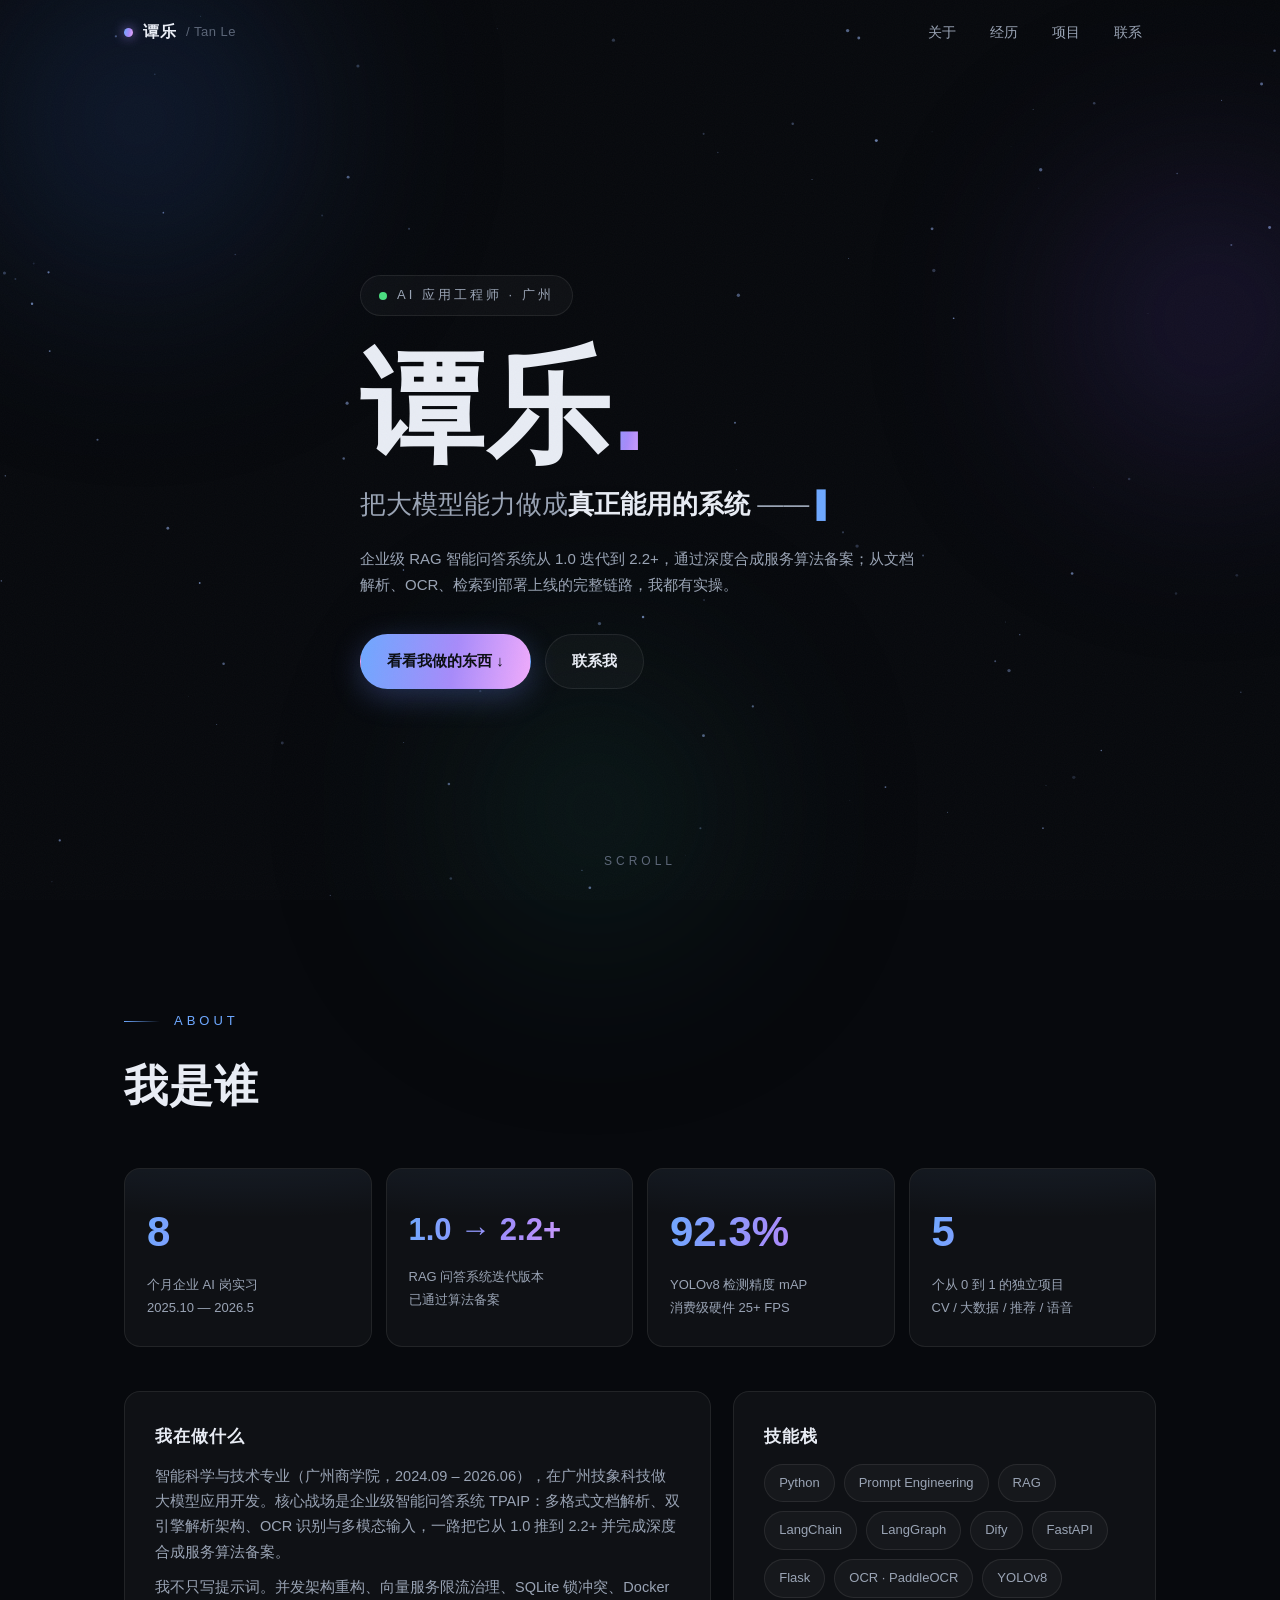
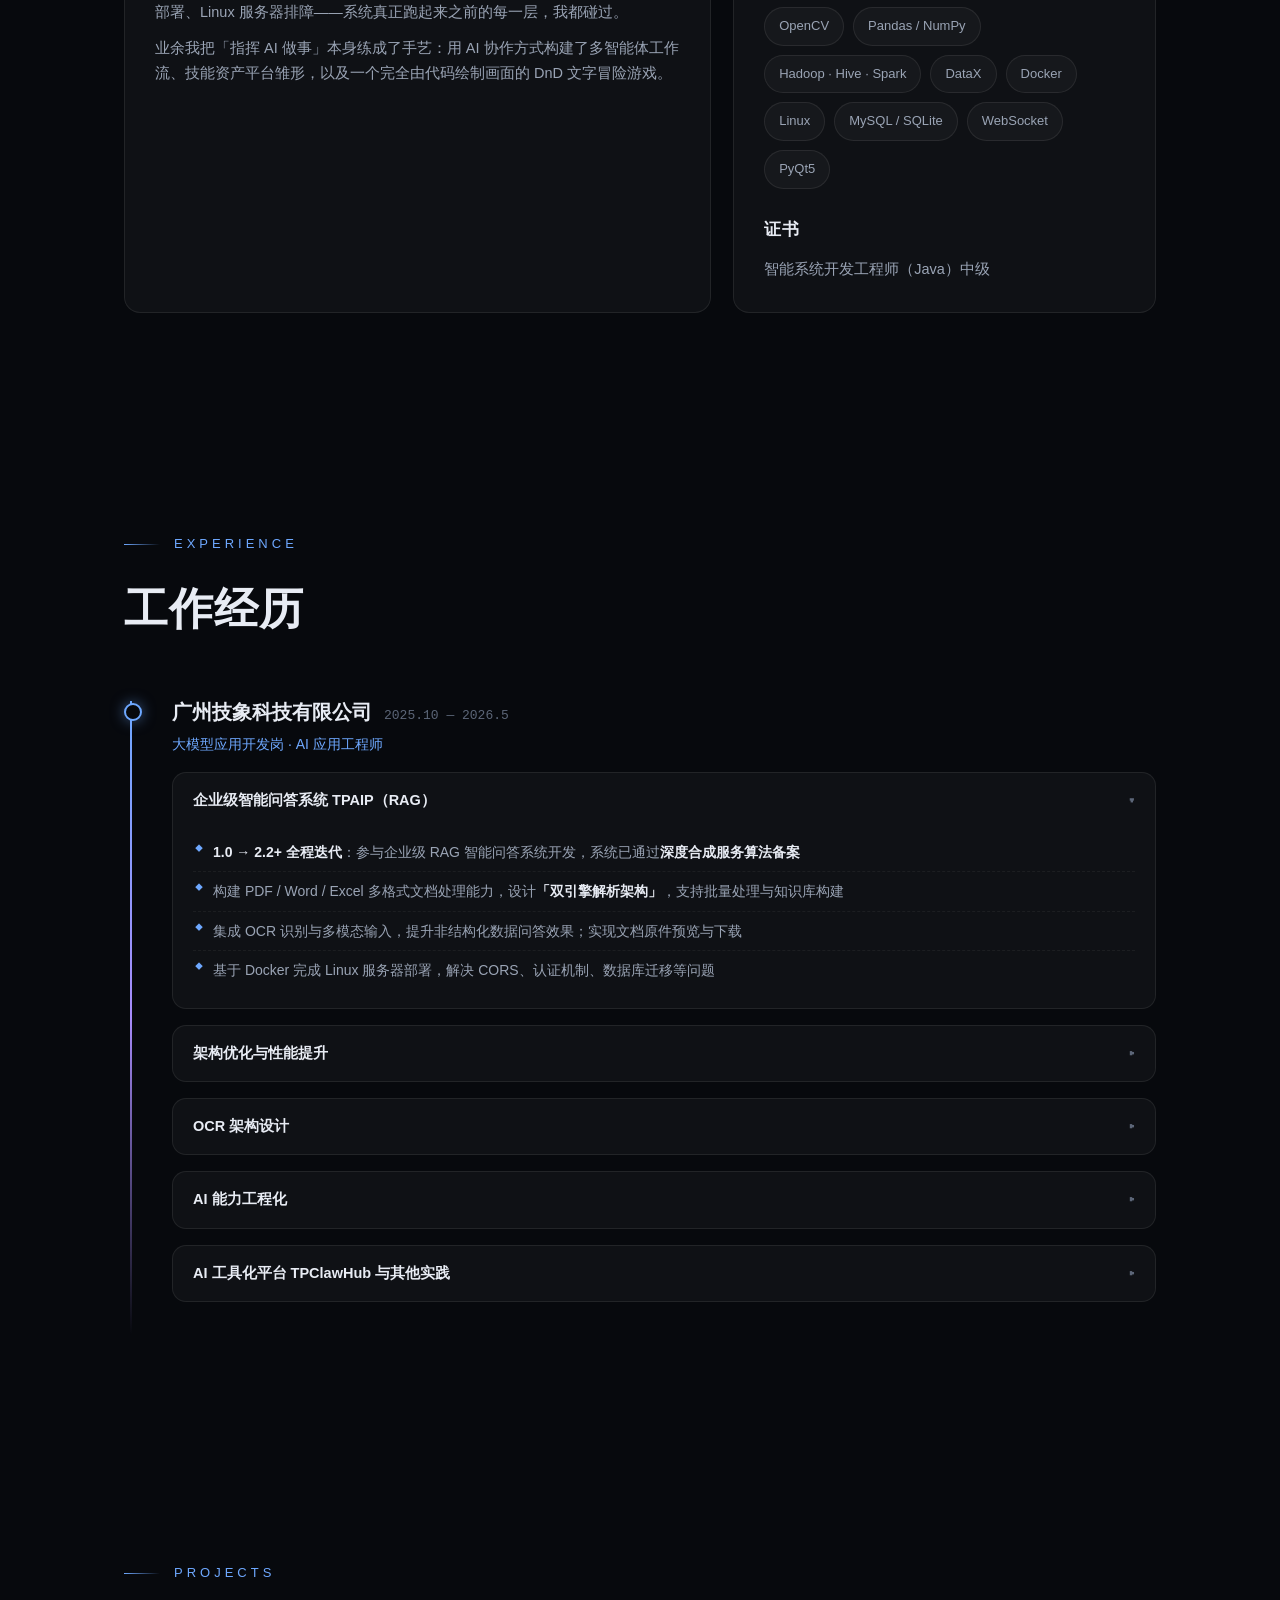
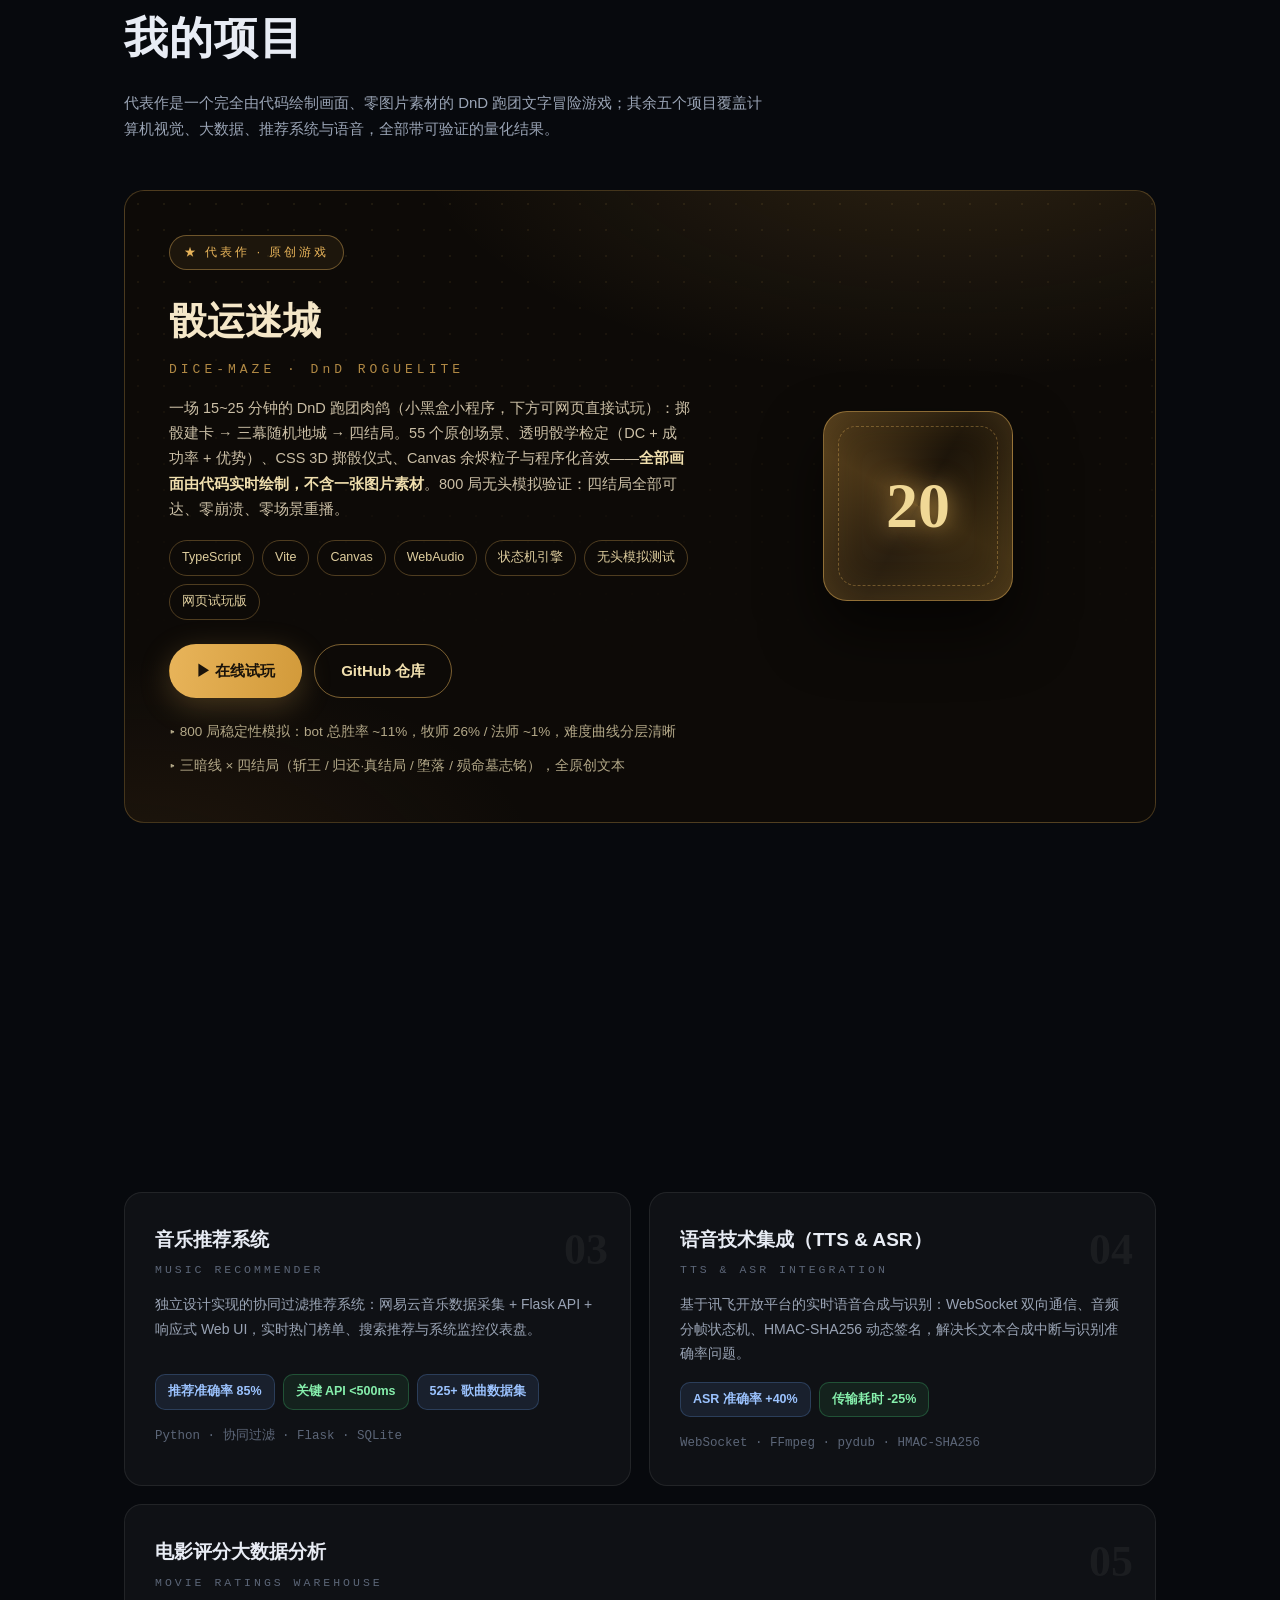
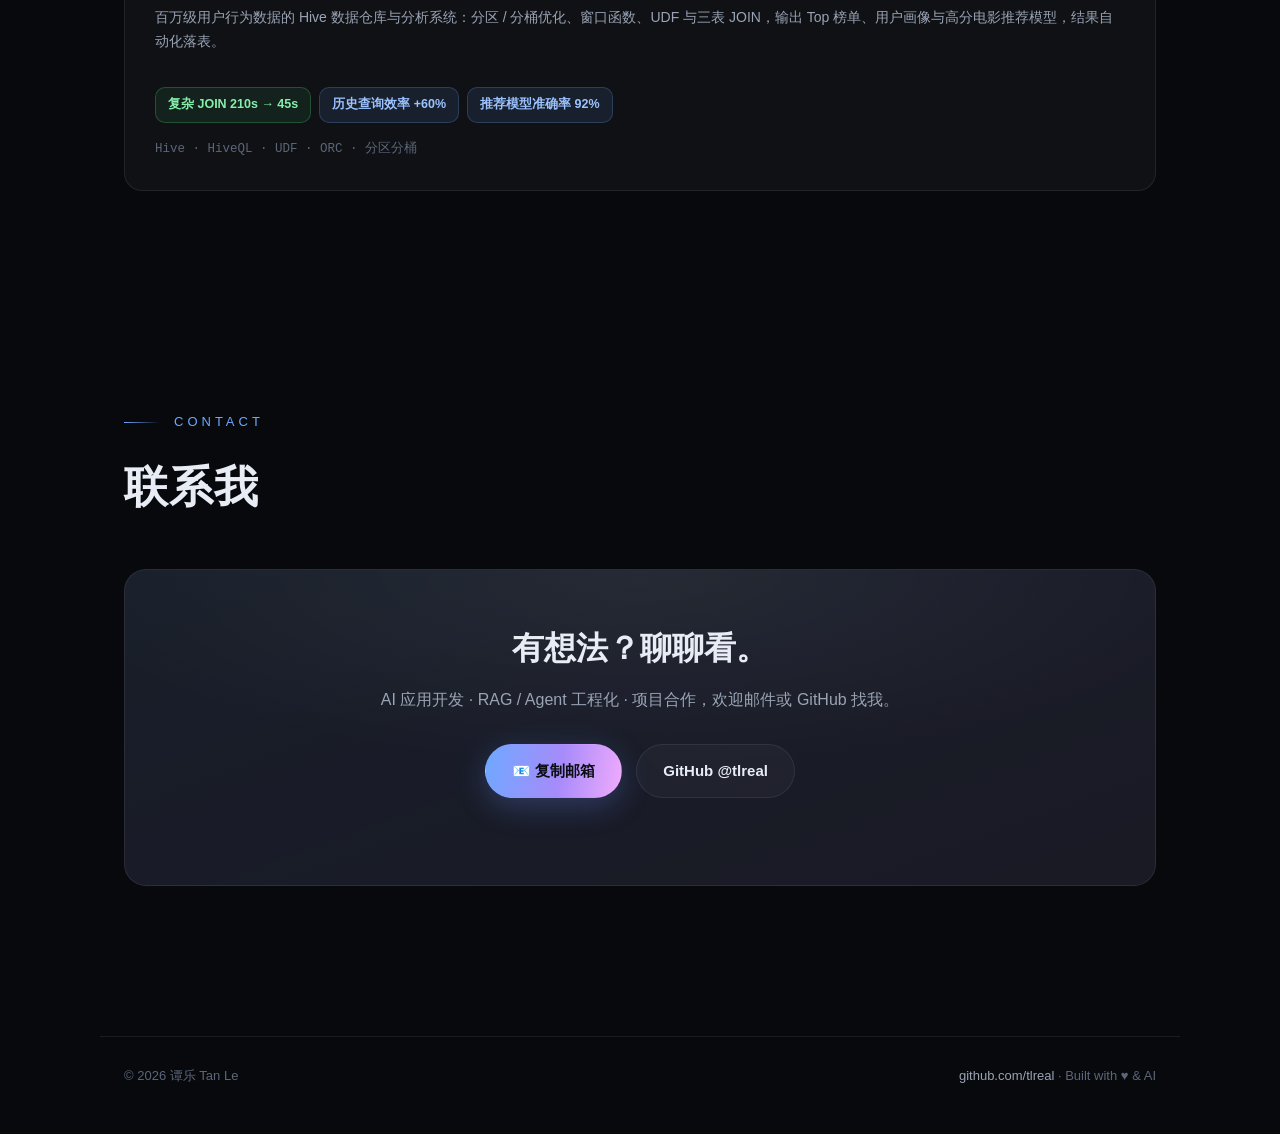
==== commit e23757f5: "feat: dice-maze web demo at /dice-maze/ + homepage play button" ====
--- a/index.html
+++ b/index.html
@@ -131,11 +131,11 @@
           <span class="ph-badge">★ 代表作 · 原创游戏</span>
           <h3>骰运迷城</h3>
           <div class="ph-en">DICE-MAZE · DnD ROGUELITE</div>
-          <p class="desc">一场 15~25 分钟的小黑盒小程序跑团肉鸽：掷骰建卡 → 三幕随机地城 → 四结局。55 个原创场景、透明骰学检定（DC + 成功率 + 优势）、CSS 3D 掷骰仪式、Canvas 余烬粒子与程序化音效——<b style="color:#f0dfae">全部画面由代码实时绘制，不含一张图片素材</b>。800 局无头模拟验证：四结局全部可达、零崩溃、零场景重播。</p>
-          <div class="ph-tags"><span>TypeScript</span><span>Vite</span><span>Canvas</span><span>WebAudio</span><span>状态机引擎</span><span>无头模拟测试</span></div>
+          <p class="desc">一场 15~25 分钟的 DnD 跑团肉鸽（小黑盒小程序，下方可网页直接试玩）：掷骰建卡 → 三幕随机地城 → 四结局。55 个原创场景、透明骰学检定（DC + 成功率 + 优势）、CSS 3D 掷骰仪式、Canvas 余烬粒子与程序化音效——<b style="color:#f0dfae">全部画面由代码实时绘制，不含一张图片素材</b>。800 局无头模拟验证：四结局全部可达、零崩溃、零场景重播。</p>
+          <div class="ph-tags"><span>TypeScript</span><span>Vite</span><span>Canvas</span><span>WebAudio</span><span>状态机引擎</span><span>无头模拟测试</span><span>网页试玩版</span></div>
           <div class="ph-actions">
-            <a class="btn gold" href="https://github.com/tlreal/dice-maze" target="_blank" rel="noopener">GitHub 仓库</a>
-            <a class="btn outline-gold" href="#contact">聊聊这个项目</a>
+            <a class="btn gold" href="/dice-maze/" target="_blank" rel="noopener">▶ 在线试玩</a>
+            <a class="btn outline-gold" href="https://github.com/tlreal/dice-maze" target="_blank" rel="noopener">GitHub 仓库</a>
           </div>
           <div class="ph-meta"><span>▸ 800 局稳定性模拟：bot 总胜率 ~11%，牧师 26% / 法师 ~1%，难度曲线分层清晰</span><span>▸ 三暗线 × 四结局（斩王 / 归还·真结局 / 堕落 / 殒命墓志铭），全原创文本</span></div>
         </div>
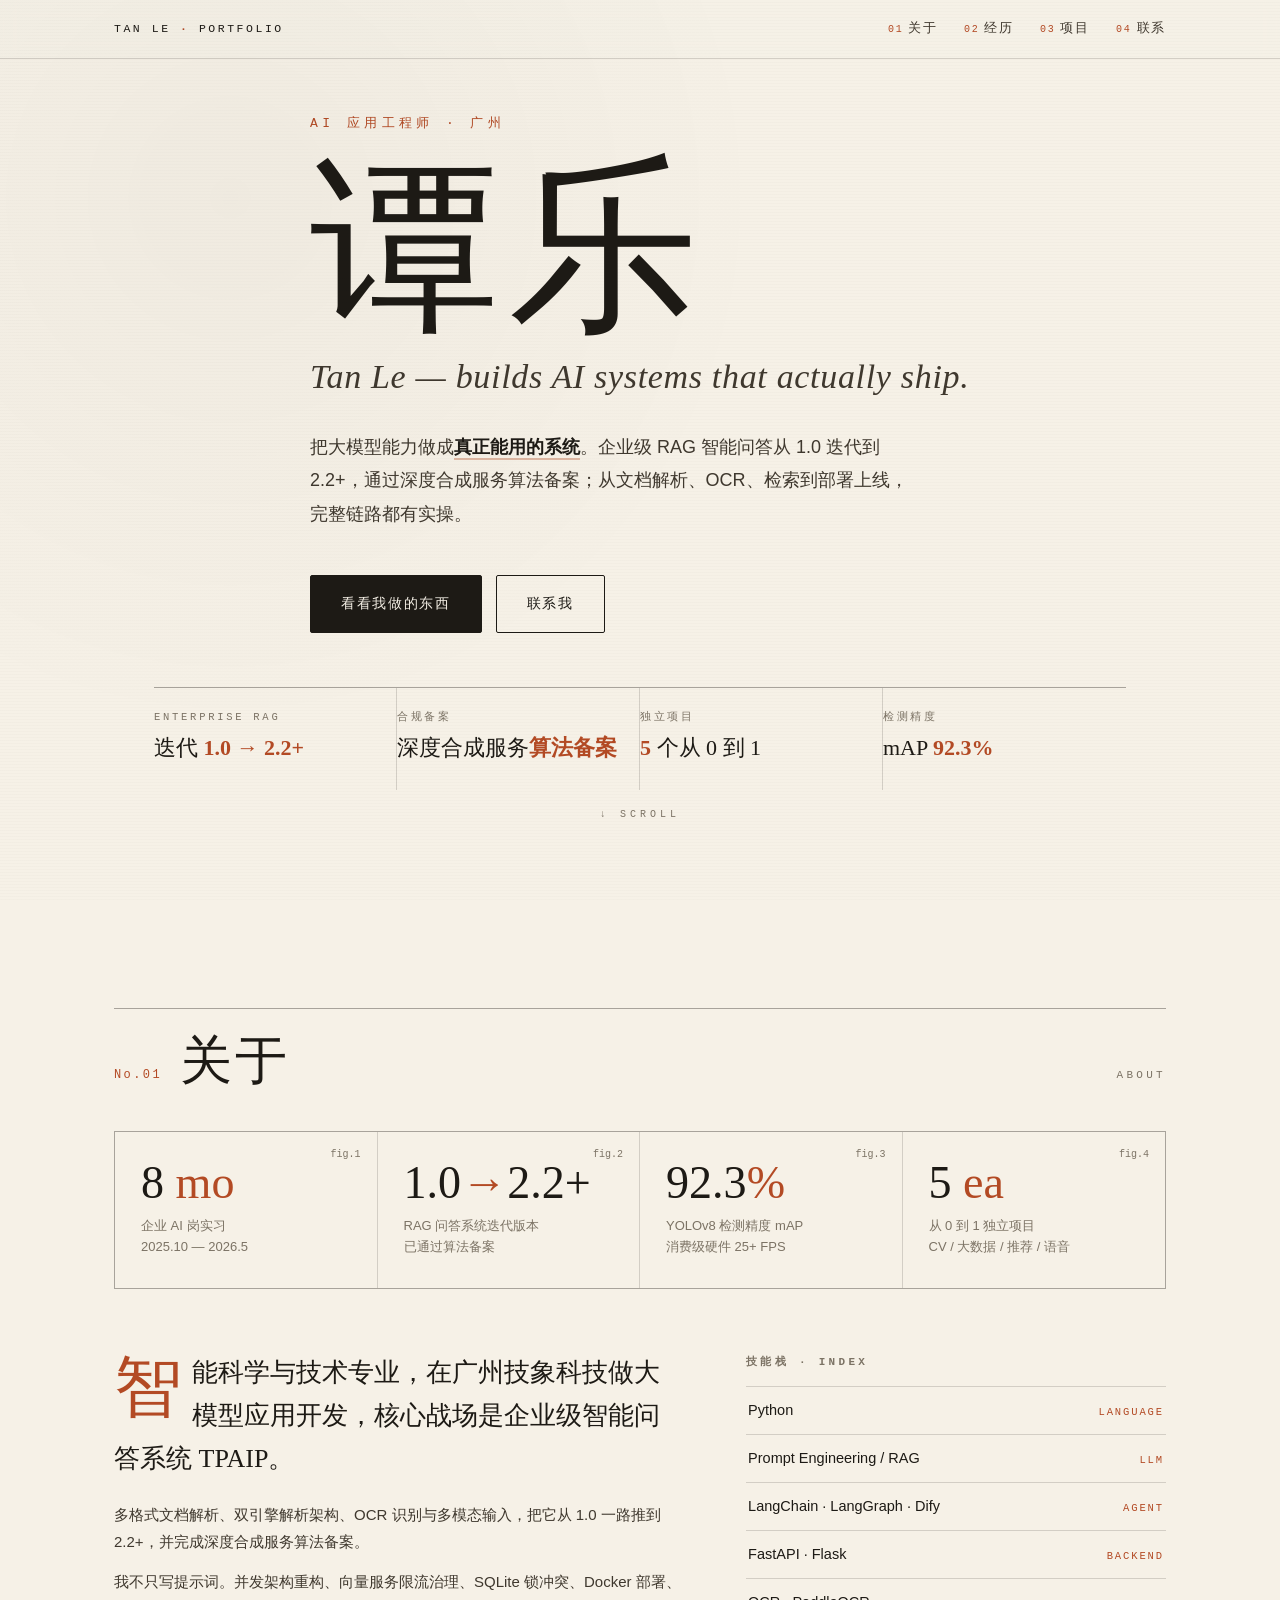
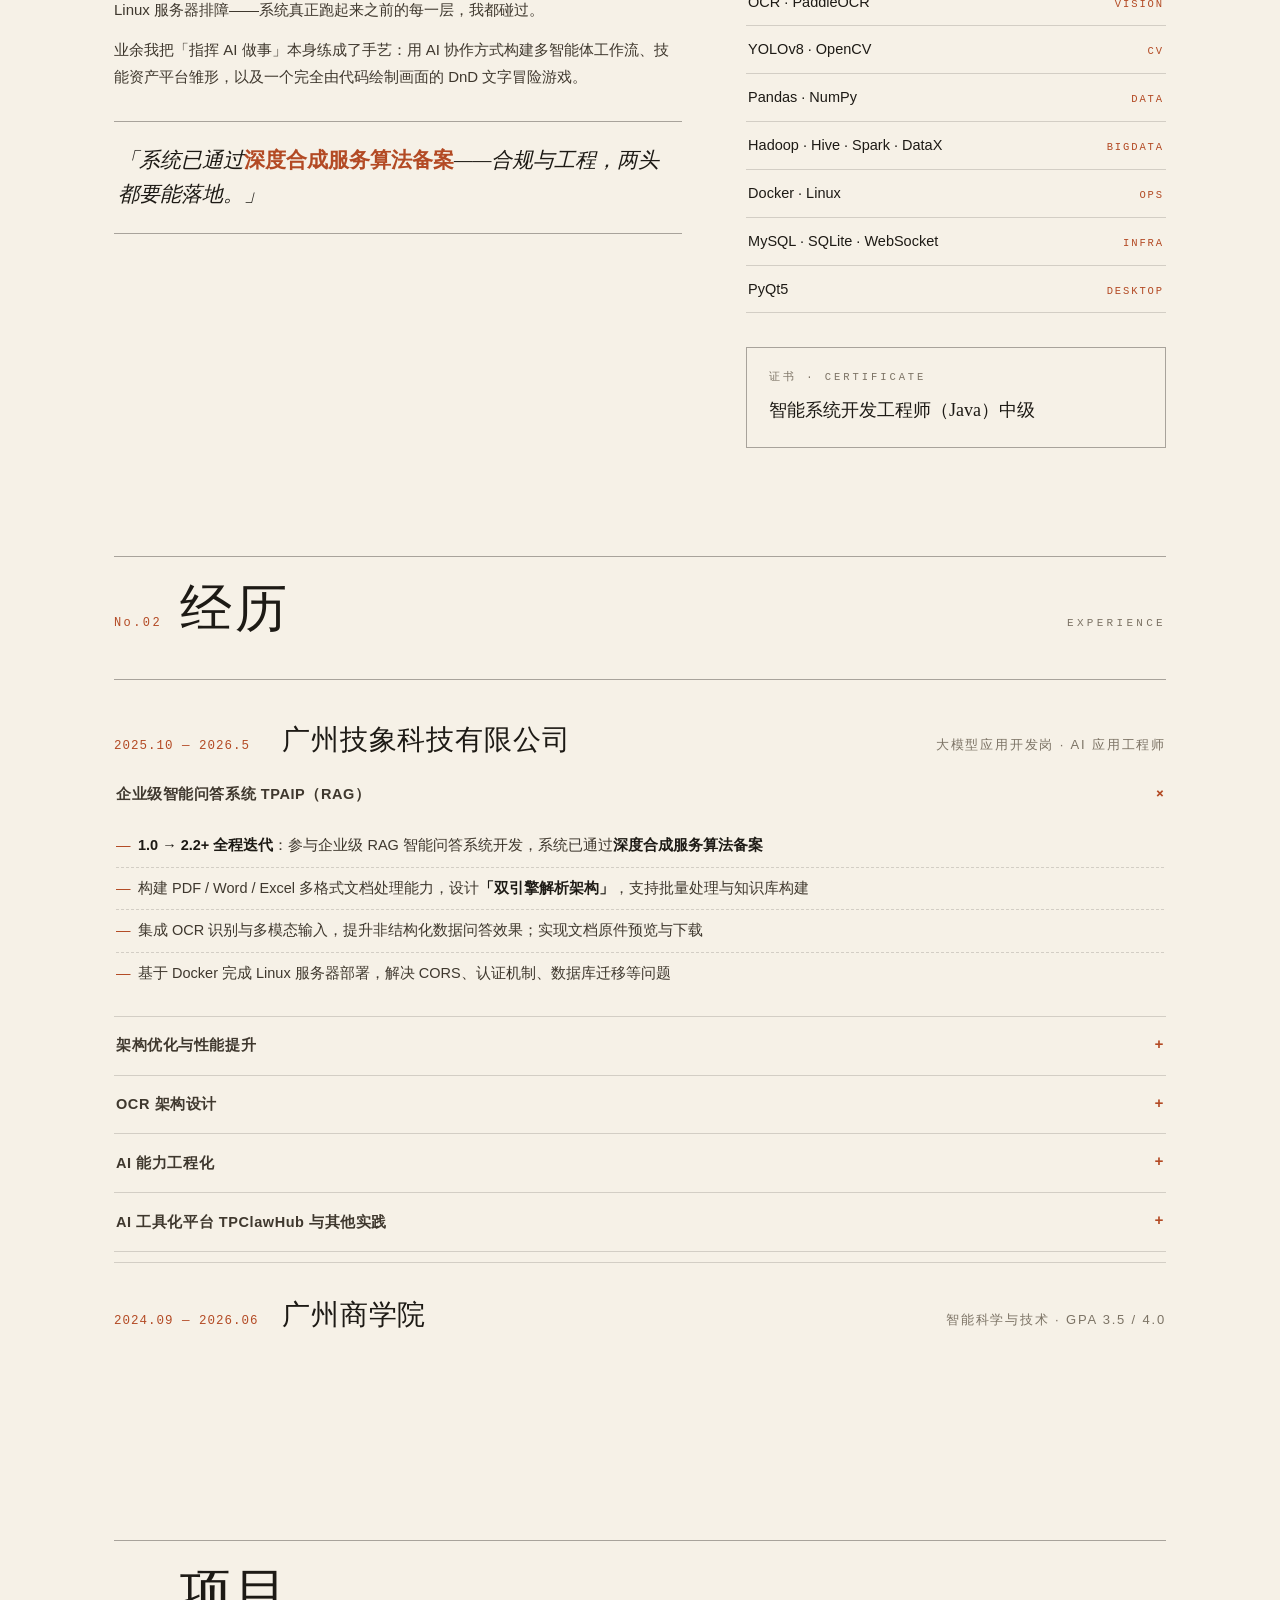
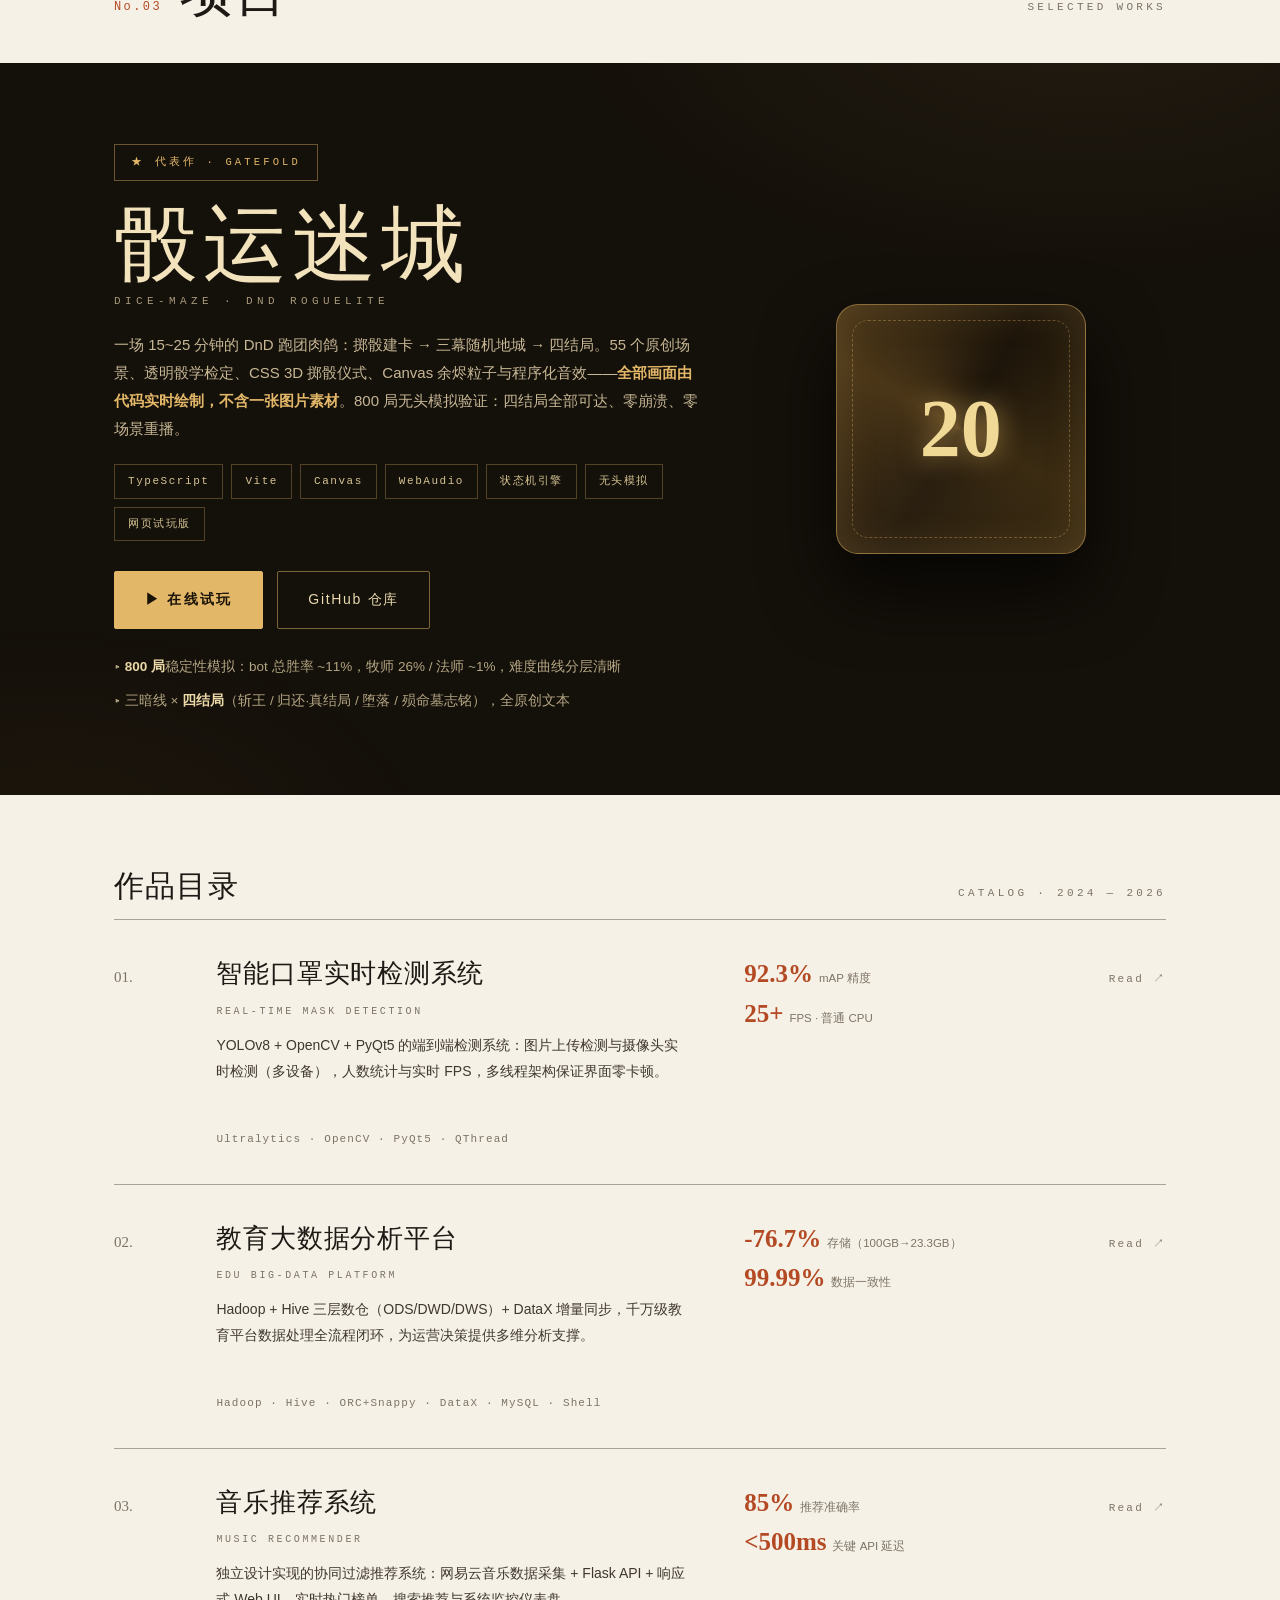
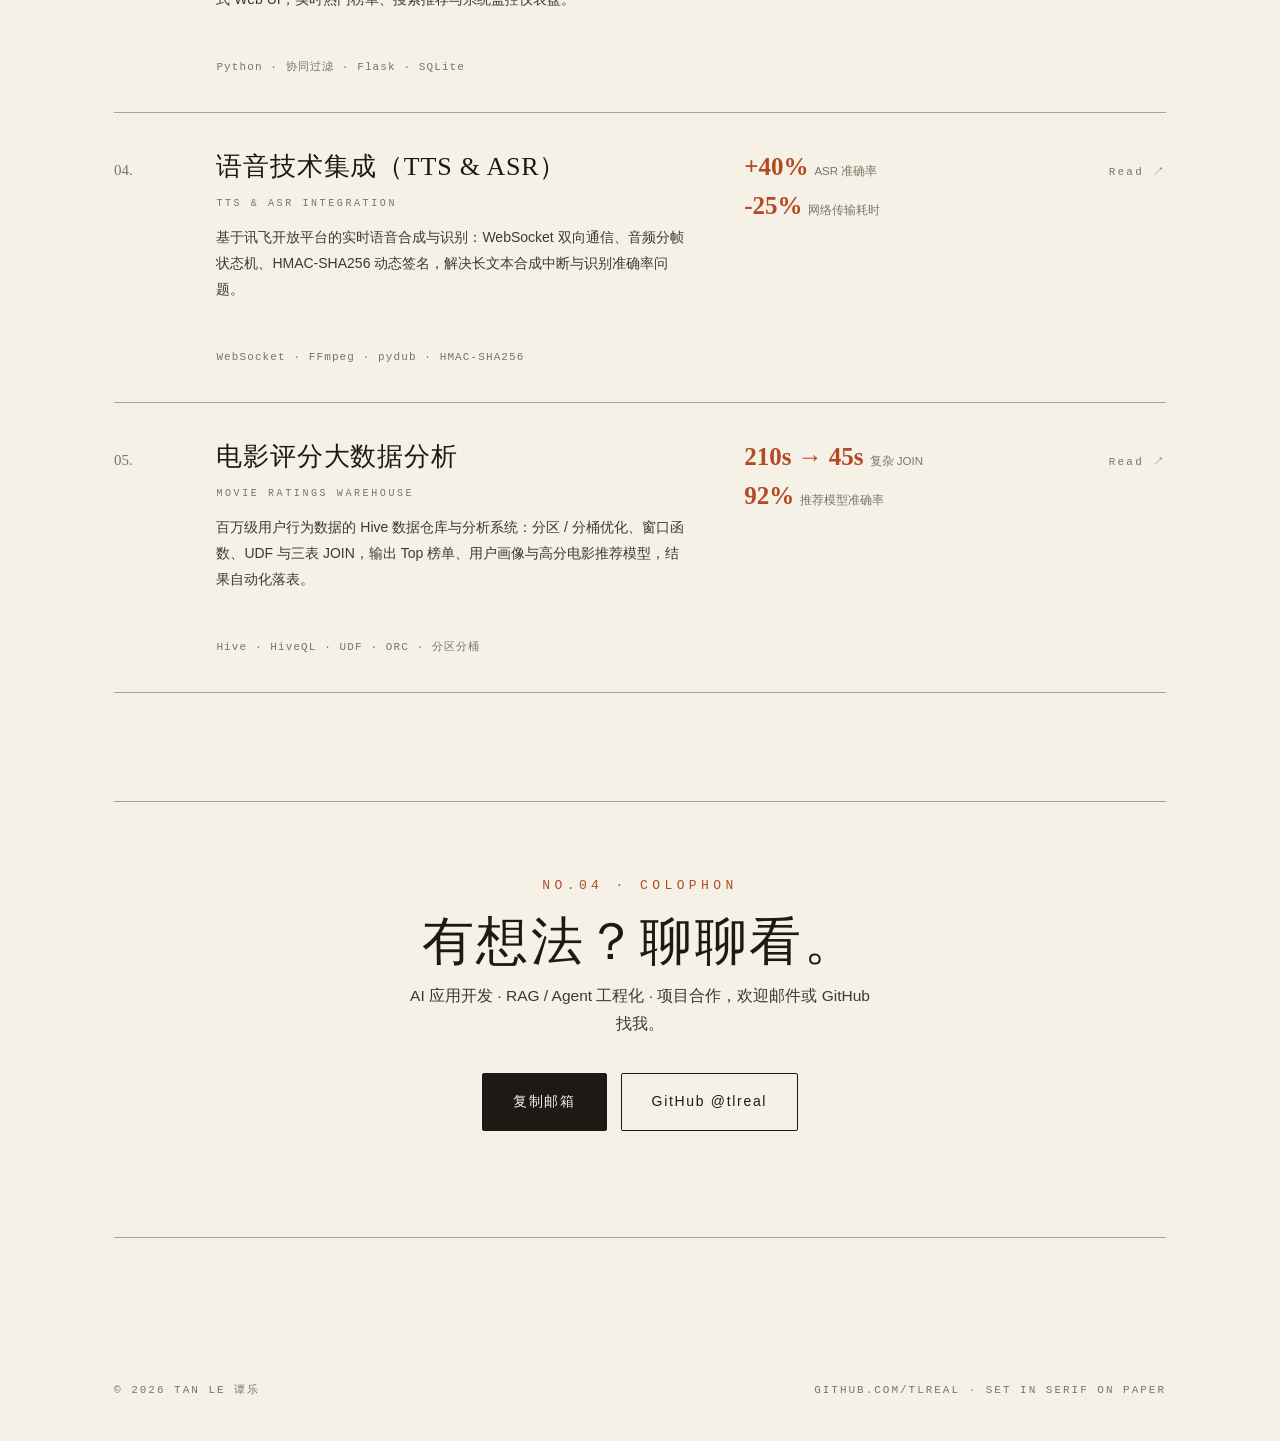
==== commit be659ce6: "redesign: editorial/magazine aesthetic per frontend-design skill — paper texture, serif display, hai" ====
--- a/index.html
+++ b/index.html
@@ -5,199 +5,277 @@
 <meta name="viewport" content="width=device-width, initial-scale=1.0">
 <title>谭乐 · AI 应用工程师</title>
 <meta name="description" content="谭乐 — AI 应用工程师。大模型应用 / RAG 智能问答 / Agent 工程化 / 计算机视觉 / 大数据。主导企业级 RAG 问答系统 1.0→2.2+ 迭代并通过深度合成服务算法备案。">
-<link rel="icon" href="data:image/svg+xml,%3Csvg xmlns='http://www.w3.org/2000/svg' viewBox='0 0 100 100'%3E%3Cdefs%3E%3ClinearGradient id='g' x1='0' y1='0' x2='1' y2='1'%3E%3Cstop offset='0' stop-color='%236ea8ff'/%3E%3Cstop offset='1' stop-color='%23a78bfa'/%3E%3C/linearGradient%3E%3C/defs%3E%3Crect width='100' height='100' rx='22' fill='%230b0e14'/%3E%3Ctext x='50' y='68' font-size='52' font-weight='700' text-anchor='middle' fill='url(%23g)' font-family='sans-serif'%3E乐%3C/text%3E%3C/svg%3E">
+<link rel="icon" href="data:image/svg+xml,%3Csvg xmlns='http://www.w3.org/2000/svg' viewBox='0 0 100 100'%3E%3Crect width='100' height='100' fill='%23f6f1e7'/%3E%3Crect x='4' y='4' width='92' height='92' fill='none' stroke='%231d1a15' stroke-width='2'/%3E%3Ctext x='50' y='66' font-size='46' font-weight='500' text-anchor='middle' fill='%23b34a24' font-family='Georgia,serif'%3E乐%3C/text%3E%3C/svg%3E">
 <link rel="stylesheet" href="styles.css">
 </head>
 <body>
-<div class="noise"></div>
-<canvas id="stars"></canvas>
-<div class="glow g1"></div><div class="glow g2"></div><div class="glow g3"></div>
-
-<nav id="nav">
-  <div class="nav-in">
-    <a class="brand" href="#top"><span class="dot"></span>谭乐<span style="color:var(--dim);font-weight:400;font-size:13px">/ Tan Le</span></a>
-    <div class="nav-links">
-      <a href="#about">关于</a><a href="#work">经历</a><a href="#projects">项目</a><a href="#contact">联系</a>
-    </div>
-  </div>
-</nav>
-
-<header id="top">
-  <div class="wrap">
-    <div class="hero-eyebrow reveal"><span class="pulse"></span>AI 应用工程师 · 广州</div>
-    <h1 class="hero-name reveal d1">谭乐<span class="grad">.</span></h1>
-    <div class="hero-role reveal d2">把大模型能力做成<b>真正能用的系统</b> —— <span class="typed" id="typed"></span><span style="color:var(--acc)">▌</span></div>
-    <p class="hero-sub reveal d3">企业级 RAG 智能问答系统从 1.0 迭代到 2.2+，通过深度合成服务算法备案；从文档解析、OCR、检索到部署上线的完整链路，我都有实操。</p>
-    <div class="hero-cta reveal d4">
-      <a class="btn primary" href="#projects">看看我做的东西 ↓</a>
-      <a class="btn ghost" href="#contact">联系我</a>
-    </div>
-  </div>
-  <div class="hero-foot">SCROLL</div>
+<div class="grain"></div>
+
+<div class="mast">
+  <div class="mast-in">
+    <span class="brand">TAN&nbsp;LE <b>·</b> PORTFOLIO</span>
+    <nav>
+      <a href="#about"><i>01</i>关于</a>
+      <a href="#work"><i>02</i>经历</a>
+      <a href="#projects"><i>03</i>项目</a>
+      <a href="#contact"><i>04</i>联系</a>
+    </nav>
+  </div>
+</div>
+
+<header class="cover" id="top">
+  <div class="wrap hero-par" id="heroPar">
+    <div class="cover-main">
+      <div class="kicker rv">AI 应用工程师 · 广州</div>
+      <h1 class="cover-name rv d1">谭乐</h1>
+      <div class="cover-en rv d2">Tan Le — <em>builds AI systems that actually ship.</em></div>
+      <p class="cover-tag rv d3">把大模型能力做成<b>真正能用的系统</b>。企业级 RAG 智能问答从 1.0 迭代到 2.2+，通过深度合成服务算法备案；从文档解析、OCR、检索到部署上线，完整链路都有实操。</p>
+      <div class="cover-cta rv d4">
+        <a class="btn solid" href="#projects">看看我做的东西</a>
+        <a class="btn" href="#contact">联系我</a>
+      </div>
+    </div>
+  </div>
+  <div class="wrap">
+    <div class="cover-meta rv d2">
+      <div class="cm"><div class="k">Enterprise RAG</div><div class="v">迭代 <b>1.0 → 2.2+</b></div></div>
+      <div class="cm"><div class="k">合规备案</div><div class="v">深度合成服务<b>算法备案</b></div></div>
+      <div class="cm"><div class="k">独立项目</div><div class="v"><b>5</b> 个从 0 到 1</div></div>
+      <div class="cm"><div class="k">检测精度</div><div class="v">mAP <b>92.3%</b></div></div>
+    </div>
+    <div class="scroll-hint">↓ scroll</div>
+  </div>
 </header>
 
 <section id="about">
   <div class="wrap">
-    <div class="sec-tag reveal">ABOUT</div>
-    <h2 class="sec-title reveal d1">我是谁</h2>
-    <div class="stats">
-      <div class="stat reveal"><div class="num" data-count="8">0</div><div class="lab">个月企业 AI 岗实习<br>2025.10 — 2026.5</div></div>
-      <div class="stat reveal d1"><div class="num sm">1.0 → 2.2+</div><div class="lab">RAG 问答系统迭代版本<br>已通过算法备案</div></div>
-      <div class="stat reveal d2"><div class="num"><span data-count="92.3" data-dec="1">0</span>%</div><div class="lab">YOLOv8 检测精度 mAP<br>消费级硬件 25+ FPS</div></div>
-      <div class="stat reveal d3"><div class="num"><span data-count="5">0</span></div><div class="lab">个从 0 到 1 的独立项目<br>CV / 大数据 / 推荐 / 语音</div></div>
-    </div>
-    <div class="about-grid">
-      <div class="about-card reveal">
-        <h3>我在做什么</h3>
-        <p>智能科学与技术专业（广州商学院，2024.09 – 2026.06），在广州技象科技做大模型应用开发。核心战场是企业级智能问答系统 TPAIP：多格式文档解析、双引擎解析架构、OCR 识别与多模态输入，一路把它从 1.0 推到 2.2+ 并完成深度合成服务算法备案。</p>
-        <p>我不只写提示词。并发架构重构、向量服务限流治理、SQLite 锁冲突、Docker 部署、Linux 服务器排障——系统真正跑起来之前的每一层，我都碰过。</p>
-        <p>业余我把「指挥 AI 做事」本身练成了手艺：用 AI 协作方式构建了多智能体工作流、技能资产平台雏形，以及一个完全由代码绘制画面的 DnD 文字冒险游戏。</p>
-      </div>
-      <div class="about-card reveal d1">
-        <h3>技能栈</h3>
-        <div class="chips">
-          <span class="chip">Python</span><span class="chip">Prompt Engineering</span><span class="chip">RAG</span><span class="chip">LangChain</span><span class="chip">LangGraph</span><span class="chip">Dify</span><span class="chip">FastAPI</span><span class="chip">Flask</span><span class="chip">OCR · PaddleOCR</span><span class="chip">YOLOv8</span><span class="chip">OpenCV</span><span class="chip">Pandas / NumPy</span><span class="chip">Hadoop · Hive · Spark</span><span class="chip">DataX</span><span class="chip">Docker</span><span class="chip">Linux</span><span class="chip">MySQL / SQLite</span><span class="chip">WebSocket</span><span class="chip">PyQt5</span>
-        </div>
-        <h3 style="margin-top:26px">证书</h3>
-        <p style="margin-bottom:0">智能系统开发工程师（Java）中级</p>
-      </div>
-    </div>
-  </div>
-</section>
-
-<section id="work">
-  <div class="wrap">
-    <div class="sec-tag reveal">EXPERIENCE</div>
-    <h2 class="sec-title reveal d1">工作经历</h2>
-    <div class="timeline">
-      <div class="t-item reveal">
-        <div class="t-head"><h3>广州技象科技有限公司</h3><span class="when">2025.10 — 2026.5</span></div>
-        <div class="t-role">大模型应用开发岗 · AI 应用工程师</div>
-        <details class="t-block" open>
-          <summary>企业级智能问答系统 TPAIP（RAG）<span class="arr">▸</span></summary>
-          <div class="t-body"><ul>
-            <li><b>1.0 → 2.2+ 全程迭代</b>：参与企业级 RAG 智能问答系统开发，系统已通过<b>深度合成服务算法备案</b></li>
-            <li>构建 PDF / Word / Excel 多格式文档处理能力，设计<b>「双引擎解析架构」</b>，支持批量处理与知识库构建</li>
-            <li>集成 OCR 识别与多模态输入，提升非结构化数据问答效果；实现文档原件预览与下载</li>
-            <li>基于 Docker 完成 Linux 服务器部署，解决 CORS、认证机制、数据库迁移等问题</li>
-          </ul></div>
-        </details>
-        <details class="t-block">
-          <summary>架构优化与性能提升<span class="arr">▸</span></summary>
-          <div class="t-body"><ul>
-            <li>重构并发处理架构：<b>多进程 Worker + 线程池</b>，显著提升高并发处理能力</li>
-            <li>解决向量服务限流（403）：设计<b>请求限速与重试机制</b>，提升系统稳定性</li>
-            <li>重构任务队列与数据库事务机制，解决 <b>SQLite 锁冲突</b>；构建文档处理队列与异步机制，平衡一致性与吞吐</li>
-          </ul></div>
-        </details>
-        <details class="t-block">
-          <summary>OCR 架构设计<span class="arr">▸</span></summary>
-          <div class="t-body"><ul>
-            <li>设计并落地<b>「远程 OCR 服务架构」</b>：FastAPI 部署 OCR 服务，本地 / 远程自动切换与容错</li>
-            <li>完成本机 OCR / 远程 OCR / DeepSeek-OCR 多方案对比，输出测试报告并确定最优路线</li>
-            <li>明确 PaddleOCR 与 DeepSeek-OCR 分工，实现能力分层组合；高并发与复杂 PDF 场景下达到<b>可生产级</b>成功率与响应性能</li>
-          </ul></div>
-        </details>
-        <details class="t-block">
-          <summary>AI 能力工程化<span class="arr">▸</span></summary>
-          <div class="t-body"><ul>
-            <li>调研对比 <b>LangChain / LangGraph / Dify</b>，输出技术选型与演进分析文档</li>
-            <li>拆解 Agent 执行机制，形成技术文档并完成团队分享；将 AI 能力工程化为可复用模块</li>
-          </ul></div>
-        </details>
-        <details class="t-block">
-          <summary>AI 工具化平台 TPClawHub 与其他实践<span class="arr">▸</span></summary>
-          <div class="t-body"><ul>
-            <li>参与设计开发 <b>TPClawHub（Skills 管理平台）</b>，实现 AI 能力资产化与复用</li>
-            <li>开发 <b>File2Skills</b>：多格式文档 → skills.zip 自动转换（LLM 语义拆分 + OCR）；重构 Skill 创建流程为结构化表单 + Validator</li>
-            <li>打通 Skills 全链路「创建→审核→优化→发布→使用」，实现 CLI 多源加载与 GitLab 自动备份</li>
-            <li>搭建低空无人机展示平台（<b>MQTT → InfluxDB → 前端可视化</b>完整数据链路）；支持算法备案材料整理与 AI 系统合规建设</li>
-          </ul></div>
-        </details>
-      </div>
-    </div>
-  </div>
-</section>
-
-<section id="projects">
-  <div class="wrap">
-    <div class="sec-tag reveal">PROJECTS</div>
-    <h2 class="sec-title reveal d1">我的项目</h2>
-    <p class="sec-desc reveal d2">代表作是一个完全由代码绘制画面、零图片素材的 DnD 跑团文字冒险游戏；其余五个项目覆盖计算机视觉、大数据、推荐系统与语音，全部带可验证的量化结果。</p>
-
-    <div class="proj-hero reveal">
-      <div class="ph-in">
-        <div>
-          <span class="ph-badge">★ 代表作 · 原创游戏</span>
-          <h3>骰运迷城</h3>
-          <div class="ph-en">DICE-MAZE · DnD ROGUELITE</div>
-          <p class="desc">一场 15~25 分钟的 DnD 跑团肉鸽（小黑盒小程序，下方可网页直接试玩）：掷骰建卡 → 三幕随机地城 → 四结局。55 个原创场景、透明骰学检定（DC + 成功率 + 优势）、CSS 3D 掷骰仪式、Canvas 余烬粒子与程序化音效——<b style="color:#f0dfae">全部画面由代码实时绘制，不含一张图片素材</b>。800 局无头模拟验证：四结局全部可达、零崩溃、零场景重播。</p>
-          <div class="ph-tags"><span>TypeScript</span><span>Vite</span><span>Canvas</span><span>WebAudio</span><span>状态机引擎</span><span>无头模拟测试</span><span>网页试玩版</span></div>
-          <div class="ph-actions">
-            <a class="btn gold" href="/dice-maze/" target="_blank" rel="noopener">▶ 在线试玩</a>
-            <a class="btn outline-gold" href="https://github.com/tlreal/dice-maze" target="_blank" rel="noopener">GitHub 仓库</a>
-          </div>
-          <div class="ph-meta"><span>▸ 800 局稳定性模拟：bot 总胜率 ~11%，牧师 26% / 法师 ~1%，难度曲线分层清晰</span><span>▸ 三暗线 × 四结局（斩王 / 归还·真结局 / 堕落 / 殒命墓志铭），全原创文本</span></div>
-        </div>
-        <div class="dice-visual"><div class="d20-wrap"><div class="d20"><span>20</span></div></div></div>
-      </div>
-    </div>
-
-    <div class="grid2">
-      <div class="proj reveal"><span class="idx">01</span>
-        <h3>智能口罩实时检测系统</h3><div class="en">REAL-TIME MASK DETECTION</div>
-        <p>YOLOv8 + OpenCV + PyQt5 的端到端检测系统：图片上传检测与摄像头实时检测（多设备），戴口罩 / 未戴人数统计与实时 FPS，多线程架构保证界面零卡顿。</p>
-        <div class="metrics"><span class="metric">mAP 92.3%</span><span class="metric g">普通 CPU 25+ FPS</span></div>
-        <div class="stack">Ultralytics · OpenCV · PyQt5 · QThread</div>
-      </div>
-      <div class="proj reveal d1"><span class="idx">02</span>
-        <h3>教育大数据分析平台</h3><div class="en">EDU BIG-DATA PLATFORM</div>
+    <div class="sec-head rv"><span class="sec-no">No.01</span><h2>关于</h2><span class="sec-en">About</span></div>
+    <div class="figs rv d1" id="figs">
+      <div class="fig"><span class="idx">fig.1</span><div class="n"><span data-count="8">0</span><em>&nbsp;mo</em></div><div class="l">企业 AI 岗实习<br>2025.10 — 2026.5</div></div>
+      <div class="fig"><span class="idx">fig.2</span><div class="n">1.0<em>→</em>2.2+</div><div class="l">RAG 问答系统迭代版本<br>已通过算法备案</div></div>
+      <div class="fig"><span class="idx">fig.3</span><div class="n"><span data-count="92.3" data-dec="1">0</span><em>%</em></div><div class="l">YOLOv8 检测精度 mAP<br>消费级硬件 25+ FPS</div></div>
+      <div class="fig"><span class="idx">fig.4</span><div class="n"><span data-count="5">0</span><em>&nbsp;ea</em></div><div class="l">从 0 到 1 独立项目<br>CV / 大数据 / 推荐 / 语音</div></div>
+    </div>
+    <div class="about-cols" style="margin-top:clamp(40px,7vh,64px)">
+      <div class="rv">
+        <p class="lede">智能科学与技术专业，在广州技象科技做大模型应用开发，核心战场是企业级智能问答系统 TPAIP。</p>
+        <div class="prose">
+          <p>多格式文档解析、双引擎解析架构、OCR 识别与多模态输入，把它从 1.0 一路推到 2.2+，并完成深度合成服务算法备案。</p>
+          <p>我不只写提示词。并发架构重构、向量服务限流治理、SQLite 锁冲突、Docker 部署、Linux 服务器排障——系统真正跑起来之前的每一层，我都碰过。</p>
+          <p>业余我把「指挥 AI 做事」本身练成了手艺：用 AI 协作方式构建多智能体工作流、技能资产平台雏形，以及一个完全由代码绘制画面的 DnD 文字冒险游戏。</p>
+        </div>
+        <div class="pull">「系统已通过<b>深度合成服务算法备案</b>——合规与工程，两头都要能落地。」</div>
+      </div>
+      <div class="side-box rv d2">
+        <h3>技能栈 · Index</h3>
+        <ul class="skills">
+          <li>Python<span class="cat">LANGUAGE</span></li>
+          <li>Prompt Engineering / RAG<span class="cat">LLM</span></li>
+          <li>LangChain · LangGraph · Dify<span class="cat">AGENT</span></li>
+          <li>FastAPI · Flask<span class="cat">BACKEND</span></li>
+          <li>OCR · PaddleOCR<span class="cat">VISION</span></li>
+          <li>YOLOv8 · OpenCV<span class="cat">CV</span></li>
+          <li>Pandas · NumPy<span class="cat">DATA</span></li>
+          <li>Hadoop · Hive · Spark · DataX<span class="cat">BIGDATA</span></li>
+          <li>Docker · Linux<span class="cat">OPS</span></li>
+          <li>MySQL · SQLite · WebSocket<span class="cat">INFRA</span></li>
+          <li>PyQt5<span class="cat">DESKTOP</span></li>
+        </ul>
+        <div class="cert">
+          <div class="k">证书 · Certificate</div>
+          <div class="v">智能系统开发工程师（Java）中级</div>
+        </div>
+      </div>
+    </div>
+  </div>
+</section>
+
+<section id="work" style="padding-top:0">
+  <div class="wrap">
+    <div class="sec-head rv"><span class="sec-no">No.02</span><h2>经历</h2><span class="sec-en">Experience</span></div>
+    <div class="exp-item rv">
+      <div class="exp-head">
+        <span class="exp-when">2025.10 — 2026.5</span>
+        <h3>广州技象科技有限公司</h3>
+        <span class="exp-role">大模型应用开发岗 · AI 应用工程师</span>
+      </div>
+      <details class="exp" open>
+        <summary>企业级智能问答系统 TPAIP（RAG）<span class="plus">+</span></summary>
+        <div class="body"><ul>
+          <li><b>1.0 → 2.2+ 全程迭代</b>：参与企业级 RAG 智能问答系统开发，系统已通过<b>深度合成服务算法备案</b></li>
+          <li>构建 PDF / Word / Excel 多格式文档处理能力，设计<b>「双引擎解析架构」</b>，支持批量处理与知识库构建</li>
+          <li>集成 OCR 识别与多模态输入，提升非结构化数据问答效果；实现文档原件预览与下载</li>
+          <li>基于 Docker 完成 Linux 服务器部署，解决 CORS、认证机制、数据库迁移等问题</li>
+        </ul></div>
+      </details>
+      <details class="exp">
+        <summary>架构优化与性能提升<span class="plus">+</span></summary>
+        <div class="body"><ul>
+          <li>重构并发处理架构：<b>多进程 Worker + 线程池</b>，显著提升高并发处理能力</li>
+          <li>解决向量服务限流（403）：设计<b>请求限速与重试机制</b>，提升系统稳定性</li>
+          <li>重构任务队列与数据库事务机制，解决 <b>SQLite 锁冲突</b>；构建文档处理队列与异步机制，平衡一致性与吞吐</li>
+        </ul></div>
+      </details>
+      <details class="exp">
+        <summary>OCR 架构设计<span class="plus">+</span></summary>
+        <div class="body"><ul>
+          <li>设计并落地<b>「远程 OCR 服务架构」</b>：FastAPI 部署 OCR 服务，本地 / 远程自动切换与容错</li>
+          <li>完成本机 OCR / 远程 OCR / DeepSeek-OCR 多方案对比，输出测试报告并确定最优路线</li>
+          <li>明确 PaddleOCR 与 DeepSeek-OCR 分工，实现能力分层组合；高并发与复杂 PDF 场景下达到<b>可生产级</b>成功率与响应性能</li>
+        </ul></div>
+      </details>
+      <details class="exp">
+        <summary>AI 能力工程化<span class="plus">+</span></summary>
+        <div class="body"><ul>
+          <li>调研对比 <b>LangChain / LangGraph / Dify</b>，输出技术选型与演进分析文档</li>
+          <li>拆解 Agent 执行机制，形成技术文档并完成团队分享；将 AI 能力工程化为可复用模块</li>
+        </ul></div>
+      </details>
+      <details class="exp">
+        <summary>AI 工具化平台 TPClawHub 与其他实践<span class="plus">+</span></summary>
+        <div class="body"><ul>
+          <li>参与设计开发 <b>TPClawHub（Skills 管理平台）</b>，实现 AI 能力资产化与复用</li>
+          <li>开发 <b>File2Skills</b>：多格式文档 → skills.zip 自动转换（LLM 语义拆分 + OCR）；重构 Skill 创建流程为结构化表单 + Validator</li>
+          <li>打通 Skills 全链路「创建→审核→优化→发布→使用」，实现 CLI 多源加载与 GitLab 自动备份</li>
+          <li>搭建低空无人机展示平台（<b>MQTT → InfluxDB → 前端可视化</b>完整数据链路）；支持算法备案材料整理与 AI 系统合规建设</li>
+        </ul></div>
+      </details>
+    </div>
+    <div class="exp-item" style="border-top:1px solid var(--line);padding-top:26px">
+      <div class="exp-head">
+        <span class="exp-when">2024.09 — 2026.06</span>
+        <h3>广州商学院</h3>
+        <span class="exp-role">智能科学与技术 · GPA 3.5 / 4.0</span>
+      </div>
+    </div>
+  </div>
+</section>
+
+<section id="projects" style="padding-top:clamp(60px,9vh,100px)">
+  <div class="wrap">
+    <div class="sec-head rv"><span class="sec-no">No.03</span><h2>项目</h2><span class="sec-en">Selected Works</span></div>
+  </div>
+
+  <div class="spread">
+    <div class="wrap spread-in">
+      <div class="rv">
+        <span class="badge-g">★ 代表作 · Gatefold</span>
+        <h3>骰运迷城</h3>
+        <div class="en">Dice-Maze · DnD Roguelite</div>
+        <p>一场 15~25 分钟的 DnD 跑团肉鸽：掷骰建卡 → 三幕随机地城 → 四结局。55 个原创场景、透明骰学检定、CSS 3D 掷骰仪式、Canvas 余烬粒子与程序化音效——<b>全部画面由代码实时绘制，不含一张图片素材</b>。800 局无头模拟验证：四结局全部可达、零崩溃、零场景重播。</p>
+        <div class="tags"><span>TypeScript</span><span>Vite</span><span>Canvas</span><span>WebAudio</span><span>状态机引擎</span><span>无头模拟</span><span>网页试玩版</span></div>
+        <div class="acts">
+          <a class="btn gd" href="/dice-maze/" target="_blank" rel="noopener">▶ 在线试玩</a>
+          <a class="btn gdo" href="https://github.com/tlreal/dice-maze" target="_blank" rel="noopener">GitHub 仓库</a>
+        </div>
+        <div class="meta">
+          <span>▸ <b>800 局</b>稳定性模拟：bot 总胜率 ~11%，牧师 26% / 法师 ~1%，难度曲线分层清晰</span>
+          <span>▸ 三暗线 × <b>四结局</b>（斩王 / 归还·真结局 / 堕落 / 殒命墓志铭），全原创文本</span>
+        </div>
+      </div>
+      <div class="d20wrap rv d2"><div class="d20"><span>20</span></div></div>
+    </div>
+  </div>
+
+  <div class="wrap">
+    <div class="cat-head rv"><h3>作品目录</h3><span class="sub">Catalog · 2024 — 2026</span></div>
+
+    <article class="entry rv">
+      <span class="no">01.</span>
+      <div>
+        <h4>智能口罩实时检测系统</h4>
+        <div class="en">Real-time Mask Detection</div>
+        <p>YOLOv8 + OpenCV + PyQt5 的端到端检测系统：图片上传检测与摄像头实时检测（多设备），人数统计与实时 FPS，多线程架构保证界面零卡顿。</p>
+      </div>
+      <div class="nums">
+        <div class="m"><b>92.3%</b><i>mAP 精度</i></div>
+        <div class="m"><b>25+</b><i>FPS · 普通 CPU</i></div>
+      </div>
+      <span class="go">Read ↗</span>
+      <div class="stack">Ultralytics · OpenCV · PyQt5 · QThread</div>
+    </article>
+
+    <article class="entry rv">
+      <span class="no">02.</span>
+      <div>
+        <h4>教育大数据分析平台</h4>
+        <div class="en">Edu Big-Data Platform</div>
         <p>Hadoop + Hive 三层数仓（ODS/DWD/DWS）+ DataX 增量同步，千万级教育平台数据处理全流程闭环，为运营决策提供多维分析支撑。</p>
-        <div class="metrics"><span class="metric g">存储 -76.7%（100GB→23.3GB）</span><span class="metric">查询 +33%</span><span class="metric">同步耗时 -75%</span><span class="metric">一致性 99.99%</span></div>
-        <div class="stack">Hadoop · Hive · ORC+Snappy · DataX · MySQL · Shell</div>
-      </div>
-      <div class="proj reveal"><span class="idx">03</span>
-        <h3>音乐推荐系统</h3><div class="en">MUSIC RECOMMENDER</div>
+      </div>
+      <div class="nums">
+        <div class="m"><b>-76.7%</b><i>存储（100GB→23.3GB）</i></div>
+        <div class="m"><b>99.99%</b><i>数据一致性</i></div>
+      </div>
+      <span class="go">Read ↗</span>
+      <div class="stack">Hadoop · Hive · ORC+Snappy · DataX · MySQL · Shell</div>
+    </article>
+
+    <article class="entry rv">
+      <span class="no">03.</span>
+      <div>
+        <h4>音乐推荐系统</h4>
+        <div class="en">Music Recommender</div>
         <p>独立设计实现的协同过滤推荐系统：网易云音乐数据采集 + Flask API + 响应式 Web UI，实时热门榜单、搜索推荐与系统监控仪表盘。</p>
-        <div class="metrics"><span class="metric">推荐准确率 85%</span><span class="metric g">关键 API &lt;500ms</span><span class="metric">525+ 歌曲数据集</span></div>
-        <div class="stack">Python · 协同过滤 · Flask · SQLite</div>
-      </div>
-      <div class="proj reveal d1"><span class="idx">04</span>
-        <h3>语音技术集成（TTS &amp; ASR）</h3><div class="en">TTS &amp; ASR INTEGRATION</div>
+      </div>
+      <div class="nums">
+        <div class="m"><b>85%</b><i>推荐准确率</i></div>
+        <div class="m"><b>&lt;500ms</b><i>关键 API 延迟</i></div>
+      </div>
+      <span class="go">Read ↗</span>
+      <div class="stack">Python · 协同过滤 · Flask · SQLite</div>
+    </article>
+
+    <article class="entry rv">
+      <span class="no">04.</span>
+      <div>
+        <h4>语音技术集成（TTS &amp; ASR）</h4>
+        <div class="en">TTS &amp; ASR Integration</div>
         <p>基于讯飞开放平台的实时语音合成与识别：WebSocket 双向通信、音频分帧状态机、HMAC-SHA256 动态签名，解决长文本合成中断与识别准确率问题。</p>
-        <div class="metrics"><span class="metric">ASR 准确率 +40%</span><span class="metric g">传输耗时 -25%</span></div>
-        <div class="stack">WebSocket · FFmpeg · pydub · HMAC-SHA256</div>
-      </div>
-      <div class="proj reveal" style="grid-column:1/-1"><span class="idx">05</span>
-        <h3>电影评分大数据分析</h3><div class="en">MOVIE RATINGS WAREHOUSE</div>
+      </div>
+      <div class="nums">
+        <div class="m"><b>+40%</b><i>ASR 准确率</i></div>
+        <div class="m"><b>-25%</b><i>网络传输耗时</i></div>
+      </div>
+      <span class="go">Read ↗</span>
+      <div class="stack">WebSocket · FFmpeg · pydub · HMAC-SHA256</div>
+    </article>
+
+    <article class="entry rv" style="border-bottom:1px solid var(--line2)">
+      <span class="no">05.</span>
+      <div>
+        <h4>电影评分大数据分析</h4>
+        <div class="en">Movie Ratings Warehouse</div>
         <p>百万级用户行为数据的 Hive 数据仓库与分析系统：分区 / 分桶优化、窗口函数、UDF 与三表 JOIN，输出 Top 榜单、用户画像与高分电影推荐模型，结果自动化落表。</p>
-        <div class="metrics"><span class="metric g">复杂 JOIN 210s → 45s</span><span class="metric">历史查询效率 +60%</span><span class="metric">推荐模型准确率 92%</span></div>
-        <div class="stack">Hive · HiveQL · UDF · ORC · 分区分桶</div>
-      </div>
-    </div>
-  </div>
-</section>
-
-<section id="contact">
-  <div class="wrap">
-    <div class="sec-tag reveal">CONTACT</div>
-    <h2 class="sec-title reveal d1">联系我</h2>
-    <div class="contact-box reveal d1">
-      <h3>有想法？聊聊看。</h3>
+      </div>
+      <div class="nums">
+        <div class="m"><b>210s → 45s</b><i>复杂 JOIN</i></div>
+        <div class="m"><b>92%</b><i>推荐模型准确率</i></div>
+      </div>
+      <span class="go">Read ↗</span>
+      <div class="stack">Hive · HiveQL · UDF · ORC · 分区分桶</div>
+    </article>
+  </div>
+</section>
+
+<section id="contact" style="padding-top:0">
+  <div class="wrap">
+    <div class="fin rv">
+      <div class="kicker">No.04 · Colophon</div>
+      <h2>有想法？聊聊看。</h2>
       <p>AI 应用开发 · RAG / Agent 工程化 · 项目合作，欢迎邮件或 GitHub 找我。</p>
-      <div class="contact-actions">
-        <button class="btn primary" id="copyMail">📧 复制邮箱</button>
-        <a class="btn ghost" href="https://github.com/tlreal" target="_blank" rel="noopener">GitHub @tlreal</a>
-      </div>
-      <div class="copy-tip" id="copyTip">已复制到剪贴板 ✓</div>
+      <div class="acts">
+        <button class="btn solid" id="copyMail">复制邮箱</button>
+        <a class="btn" href="https://github.com/tlreal" target="_blank" rel="noopener">GitHub @tlreal</a>
+      </div>
+      <div class="copyed" id="copyTip">✓ copied to clipboard</div>
     </div>
   </div>
 </section>
 
 <footer>
   <div class="wrap">
-    <span>© 2026 谭乐 Tan Le</span>
-    <span><a href="https://github.com/tlreal" target="_blank" rel="noopener">github.com/tlreal</a> · Built with ♥ &amp; AI</span>
+    <span>© 2026 Tan Le 谭乐</span>
+    <span><a href="https://github.com/tlreal" target="_blank" rel="noopener">github.com/tlreal</a> · Set in serif on paper</span>
   </div>
 </footer>
 
--- a/styles.css
+++ b/styles.css
@@ -1,193 +1,212 @@
-/* 谭乐 · 个人主页 — dark premium */
+/* 谭乐 · 个人主页 — Editorial / Magazine 方向（纸感 · 衬线 · 细线 · 慢动效） */
 :root{
-  --bg:#07090d; --bg2:#0b0e14; --ink:#e8ecf4; --sub:#9aa4b5; --dim:#5c6678;
-  --line:rgba(255,255,255,.08); --card:rgba(255,255,255,.035); --card2:rgba(255,255,255,.06);
-  --acc:#6ea8ff; --acc2:#a78bfa; --gold:#e8b45a;
-  --grad:linear-gradient(100deg,#6ea8ff,#a78bfa 55%,#f0abfc);
-  --radius:16px;
+  --paper:#f6f1e7; --paper2:#eee7d8; --ink:#1d1a15; --ink2:#3f382e; --mut:#7c7365;
+  --line:rgba(29,26,21,.16); --line2:rgba(29,26,21,.36);
+  --acc:#b34a24; --acc2:#8e3a1e;
+  --gd:#e3b768; --gd2:#c9973f; --gd-ink:#e9d9ae; --gd-mut:#a8987a;
+  --serif:Georgia,"Times New Roman","Noto Serif SC","Source Han Serif SC","Songti SC",SimSun,"Microsoft YaHei",serif;
+  --sans:-apple-system,BlinkMacSystemFont,"Segoe UI","PingFang SC","HarmonyOS Sans SC","Microsoft YaHei UI","Microsoft YaHei",sans-serif;
+  --mono:"SF Mono","Cascadia Mono",Consolas,"JetBrains Mono",ui-monospace,monospace;
+  --ease:cubic-bezier(.22,.61,.21,1);
 }
 *{margin:0;padding:0;box-sizing:border-box}
 html{scroll-behavior:smooth}
-body{
-  background:var(--bg); color:var(--ink); line-height:1.75; overflow-x:hidden;
-  font-family:-apple-system,BlinkMacSystemFont,"Segoe UI","PingFang SC","HarmonyOS Sans SC","MiSans","Microsoft YaHei UI","Microsoft YaHei",sans-serif;
-  -webkit-font-smoothing:antialiased; text-rendering:optimizeLegibility;
-}
-::selection{background:rgba(110,168,255,.35)}
-::-webkit-scrollbar{width:10px}
-::-webkit-scrollbar-thumb{background:#232a36;border-radius:8px}
-::-webkit-scrollbar-track{background:transparent}
+body{background:var(--paper);color:var(--ink);font-family:var(--sans);line-height:1.85;font-size:15.5px;
+  -webkit-font-smoothing:antialiased;text-rendering:optimizeLegibility;overflow-x:hidden}
+::selection{background:rgba(179,74,36,.22)}
 a{color:inherit;text-decoration:none}
-img{max-width:100%}
-.wrap{max-width:1080px;margin:0 auto;padding:0 24px}
-
-/* ---- noise + aurora backdrop ---- */
-.noise{position:fixed;inset:0;pointer-events:none;z-index:3;opacity:.05;
-  background-image:url("data:image/svg+xml,%3Csvg xmlns='http://www.w3.org/2000/svg' width='160' height='160'%3E%3Cfilter id='n'%3E%3CfeTurbulence type='fractalNoise' baseFrequency='0.9' numOctaves='2'/%3E%3C/filter%3E%3Crect width='100%25' height='100%25' filter='url(%23n)' opacity='0.6'/%3E%3C/svg%3E")}
-#stars{position:fixed;inset:0;z-index:0;pointer-events:none}
-.glow{position:fixed;z-index:0;pointer-events:none;border-radius:50%;filter:blur(90px);opacity:.5}
-.glow.g1{width:520px;height:520px;top:-140px;left:-120px;background:radial-gradient(circle,#1d3a6e,transparent 65%)}
-.glow.g2{width:460px;height:460px;top:10%;right:-160px;background:radial-gradient(circle,#3b2a6e,transparent 65%)}
-.glow.g3{width:420px;height:420px;bottom:-120px;left:30%;background:radial-gradient(circle,#123a33,transparent 65%)}
-
-/* ---- nav ---- */
-nav{position:fixed;top:0;left:0;right:0;z-index:50;transition:background .3s,border-color .3s;border-bottom:1px solid transparent}
-nav.scrolled{background:rgba(7,9,13,.72);backdrop-filter:blur(14px);-webkit-backdrop-filter:blur(14px);border-color:var(--line)}
-.nav-in{max-width:1080px;margin:0 auto;padding:0 24px;height:64px;display:flex;align-items:center;justify-content:space-between}
-.brand{font-weight:700;letter-spacing:.5px;display:flex;align-items:center;gap:10px}
-.brand .dot{width:9px;height:9px;border-radius:50%;background:var(--grad);box-shadow:0 0 12px rgba(167,139,250,.8)}
-.nav-links{display:flex;gap:6px;font-size:14px;color:var(--sub)}
-.nav-links a{padding:8px 14px;border-radius:99px;transition:color .2s,background .2s}
-.nav-links a:hover{color:var(--ink);background:var(--card2)}
-
-/* ---- hero ---- */
-header{position:relative;z-index:1;min-height:100svh;display:flex;align-items:center;padding-top:64px}
-.hero-eyebrow{display:inline-flex;align-items:center;gap:10px;font-size:13px;letter-spacing:3px;color:var(--sub);border:1px solid var(--line);padding:8px 18px;border-radius:99px;background:rgba(255,255,255,.03)}
-.hero-eyebrow .pulse{width:8px;height:8px;border-radius:50%;background:#4ade80;box-shadow:0 0 0 0 rgba(74,222,128,.6);animation:pulse 2s infinite}
-@keyframes pulse{70%{box-shadow:0 0 0 9px rgba(74,222,128,0)}100%{box-shadow:0 0 0 0 rgba(74,222,128,0)}}
-h1.hero-name{font-size:clamp(56px,11vw,124px);font-weight:800;letter-spacing:2px;line-height:1.05;margin:26px 0 10px}
-h1 .grad{background:var(--grad);-webkit-background-clip:text;background-clip:text;color:transparent}
-.hero-role{font-size:clamp(18px,3vw,26px);color:var(--sub);font-weight:500;min-height:1.6em}
-.hero-role b{color:var(--ink);font-weight:600}
-.typed{color:transparent;background:var(--grad);-webkit-background-clip:text;background-clip:text;font-weight:700}
-.hero-sub{margin-top:18px;max-width:560px;color:var(--sub);font-size:15px}
-.hero-cta{margin-top:36px;display:flex;gap:14px;flex-wrap:wrap}
-.btn{display:inline-flex;align-items:center;gap:9px;padding:13px 26px;border-radius:99px;font-size:15px;font-weight:600;border:1px solid transparent;cursor:pointer;transition:transform .2s,box-shadow .2s,background .2s;font-family:inherit}
-.btn.primary{background:var(--grad);color:#0b0e14;box-shadow:0 8px 30px rgba(110,140,255,.28)}
-.btn.primary:hover{transform:translateY(-2px);box-shadow:0 14px 40px rgba(140,120,255,.4)}
-.btn.ghost{border-color:var(--line);color:var(--ink);background:rgba(255,255,255,.03)}
-.btn.ghost:hover{transform:translateY(-2px);background:var(--card2);border-color:rgba(255,255,255,.2)}
-.hero-foot{position:absolute;bottom:28px;left:50%;transform:translateX(-50%);color:var(--dim);font-size:12px;letter-spacing:4px;animation:bob 2.2s ease-in-out infinite}
-@keyframes bob{50%{transform:translate(-50%,8px)}}
-
-/* ---- sections ---- */
-section{position:relative;z-index:1;padding:110px 0}
-.sec-tag{display:flex;align-items:center;gap:14px;color:var(--acc);font-size:13px;letter-spacing:4px;margin-bottom:14px}
-.sec-tag::before{content:"";width:36px;height:1px;background:linear-gradient(90deg,var(--acc),transparent)}
-h2.sec-title{font-size:clamp(30px,4.6vw,44px);font-weight:800;letter-spacing:1px;margin-bottom:14px}
-.sec-desc{color:var(--sub);max-width:640px;font-size:15px}
-
-/* ---- stats ---- */
-.stats{display:grid;grid-template-columns:repeat(4,1fr);gap:14px;margin-top:44px}
-.stat{background:var(--card);border:1px solid var(--line);border-radius:var(--radius);padding:26px 22px;position:relative;overflow:hidden}
-.stat::after{content:"";position:absolute;inset:0;background:radial-gradient(420px 120px at 50% -40%,rgba(110,168,255,.14),transparent);pointer-events:none}
-.stat .num{font-size:clamp(30px,4vw,42px);font-weight:800;background:var(--grad);-webkit-background-clip:text;background-clip:text;color:transparent;font-variant-numeric:tabular-nums}
-.stat .num.sm{font-size:clamp(24px,2.8vw,31px);padding:8px 0 3px}
-.stat .lab{color:var(--sub);font-size:13px;margin-top:6px}
-
-/* ---- about ---- */
-.about-grid{display:grid;grid-template-columns:1.25fr .9fr;gap:22px;margin-top:44px}
-.about-card{background:var(--card);border:1px solid var(--line);border-radius:var(--radius);padding:30px}
-.about-card h3{font-size:17px;margin-bottom:12px;letter-spacing:1px}
-.about-card p{color:var(--sub);font-size:14.5px;margin-bottom:10px}
-.chips{display:flex;flex-wrap:wrap;gap:9px;margin-top:8px}
-.chip{font-size:13px;color:var(--sub);border:1px solid var(--line);background:rgba(255,255,255,.03);padding:7px 14px;border-radius:99px;transition:color .2s,border-color .2s}
-.chip:hover{color:var(--ink);border-color:rgba(110,168,255,.5)}
-
-/* ---- timeline ---- */
-.timeline{margin-top:48px;position:relative;padding-left:30px}
-.timeline::before{content:"";position:absolute;left:6px;top:6px;bottom:6px;width:2px;background:linear-gradient(180deg,var(--acc),var(--acc2),transparent)}
-.t-item{position:relative;padding:0 0 40px 18px}
-.t-item::before{content:"";position:absolute;left:-30px;top:8px;width:14px;height:14px;border-radius:50%;background:var(--bg);border:2px solid var(--acc);box-shadow:0 0 14px rgba(110,168,255,.5)}
-.t-item::after{content:"";position:absolute;left:-25px;top:28px;bottom:-6px;width:1px;background:var(--line)}
-.t-item:last-child::after{display:none}
-.t-head{display:flex;flex-wrap:wrap;align-items:baseline;gap:12px}
-.t-head h3{font-size:20px;font-weight:700}
-.t-head .when{color:var(--dim);font-size:13px;font-family:ui-monospace,Consolas,monospace}
-.t-role{color:var(--acc);font-size:14px;margin-top:2px}
-.t-block{margin-top:16px;background:var(--card);border:1px solid var(--line);border-radius:14px;overflow:hidden}
-.t-block summary{cursor:pointer;list-style:none;padding:15px 20px;font-size:14.5px;font-weight:600;color:var(--ink);display:flex;align-items:center;justify-content:space-between;gap:10px}
-.t-block summary::-webkit-details-marker{display:none}
-.t-block summary .arr{transition:transform .25s;color:var(--dim)}
-.t-block[open] summary .arr{transform:rotate(90deg)}
-.t-block summary:hover{background:var(--card2)}
-.t-body{padding:4px 20px 18px;color:var(--sub);font-size:14px}
-.t-body ul{list-style:none}
-.t-body li{padding:7px 0 7px 20px;position:relative;border-top:1px dashed rgba(255,255,255,.05)}
-.t-body li:first-child{border-top:none}
-.t-body li::before{content:"◆";position:absolute;left:2px;top:9px;font-size:8px;color:var(--acc)}
-.t-body b{color:var(--ink);font-weight:600}
-
-/* ---- projects ---- */
-.proj-hero{margin-top:48px;border-radius:20px;overflow:hidden;position:relative;border:1px solid rgba(232,180,90,.25);background:
-  radial-gradient(900px 420px at 80% -10%,rgba(232,180,90,.14),transparent 60%),
-  radial-gradient(700px 380px at 0% 110%,rgba(120,80,40,.18),transparent 60%),
-  #0d0a07}
-.proj-hero::before{content:"";position:absolute;inset:0;background-image:radial-gradient(rgba(232,180,90,.09) 1px,transparent 1px);background-size:26px 26px;mask-image:linear-gradient(180deg,#000,transparent 75%)}
-.ph-in{position:relative;padding:44px;display:grid;grid-template-columns:1.15fr .85fr;gap:34px}
-.ph-badge{display:inline-flex;align-items:center;gap:8px;font-size:12px;letter-spacing:3px;color:var(--gold);border:1px solid rgba(232,180,90,.4);padding:6px 14px;border-radius:99px;background:rgba(232,180,90,.07)}
-.ph-in h3{font-size:clamp(26px,3.6vw,38px);font-weight:800;margin:18px 0 4px;color:#f5e7c8}
-.ph-en{color:rgba(232,180,90,.75);font-size:13px;letter-spacing:4px;font-family:ui-monospace,Consolas,monospace}
-.ph-in p.desc{color:#cbbfa6;font-size:14.5px;margin-top:14px}
-.ph-tags{display:flex;flex-wrap:wrap;gap:8px;margin-top:18px}
-.ph-tags span{font-size:12.5px;color:#e0cf9f;border:1px solid rgba(232,180,90,.3);padding:6px 12px;border-radius:99px}
-.ph-meta{margin-top:22px;display:flex;flex-direction:column;gap:10px;font-size:13.5px;color:#b3a888}
-.ph-meta b{color:#f0dfae;font-weight:600}
-.dice-visual{display:flex;align-items:center;justify-content:center;min-height:260px}
-.d20-wrap{perspective:800px}
-.d20{width:190px;height:190px;border-radius:24px;transform-style:preserve-3d;animation:d20float 6s ease-in-out infinite;position:relative;
-  background:conic-gradient(from 210deg,#2a1f10,#4a3618,#1d150a,#3a2b12,#2a1f10);border:1px solid rgba(232,180,90,.5);
-  box-shadow:0 30px 60px rgba(0,0,0,.6),inset 0 0 40px rgba(232,180,90,.15);display:flex;align-items:center;justify-content:center}
-.d20::before{content:"";position:absolute;inset:14px;border-radius:18px;border:1px dashed rgba(232,180,90,.35)}
-.d20 span{font-size:64px;font-weight:800;color:#f0d896;text-shadow:0 0 24px rgba(232,180,90,.7);font-family:Georgia,serif}
-@keyframes d20float{0%,100%{transform:rotateY(-16deg) rotateX(8deg) translateY(0)}50%{transform:rotateY(16deg) rotateX(-6deg) translateY(-12px)}}
-.ph-actions{margin-top:24px;display:flex;gap:12px;flex-wrap:wrap}
-.btn.gold{background:linear-gradient(100deg,#e8b45a,#d29a3a);color:#1a130a;box-shadow:0 8px 30px rgba(232,180,90,.25)}
-.btn.gold:hover{transform:translateY(-2px)}
-.btn.outline-gold{border-color:rgba(232,180,90,.5);color:#f0dfae}
-.btn.outline-gold:hover{background:rgba(232,180,90,.1);transform:translateY(-2px)}
-
-.grid2{display:grid;grid-template-columns:1fr 1fr;gap:18px;margin-top:20px}
-.proj{background:var(--card);border:1px solid var(--line);border-radius:18px;padding:30px;position:relative;overflow:hidden;transition:transform .25s,border-color .25s,background .25s;transform-style:preserve-3d}
-.proj:hover{transform:translateY(-5px);border-color:rgba(110,168,255,.4);background:var(--card2)}
-.proj::before{content:"";position:absolute;top:0;left:0;right:0;height:2px;background:var(--grad);opacity:0;transition:opacity .25s}
-.proj:hover::before{opacity:1}
-.proj .idx{position:absolute;top:18px;right:22px;font-size:44px;font-weight:800;color:rgba(255,255,255,.05);font-family:Georgia,serif}
-.proj h3{font-size:19px;font-weight:700;margin-bottom:4px}
-.proj .en{font-size:11.5px;letter-spacing:3px;color:var(--dim);font-family:ui-monospace,Consolas,monospace}
-.proj p{color:var(--sub);font-size:14px;margin-top:12px;min-height:66px}
-.metrics{display:flex;flex-wrap:wrap;gap:8px;margin-top:16px}
-.metric{font-size:12.5px;padding:6px 12px;border-radius:10px;background:rgba(110,168,255,.1);border:1px solid rgba(110,168,255,.22);color:#9cc3ff;font-weight:600;font-variant-numeric:tabular-nums}
-.metric.g{background:rgba(74,222,128,.08);border-color:rgba(74,222,128,.25);color:#86efac}
-.proj .stack{margin-top:16px;color:var(--dim);font-size:12.5px;font-family:ui-monospace,Consolas,monospace}
-
-/* ---- contact ---- */
-.contact-box{margin-top:44px;background:linear-gradient(160deg,rgba(110,168,255,.09),rgba(167,139,250,.07)),var(--card);border:1px solid var(--line);border-radius:22px;padding:50px;text-align:center;position:relative;overflow:hidden}
-.contact-box::before{content:"";position:absolute;inset:0;background:radial-gradient(600px 200px at 50% 0%,rgba(255,255,255,.06),transparent)}
-.contact-box h3{font-size:clamp(24px,3.4vw,32px);font-weight:800;position:relative}
-.contact-box p{color:var(--sub);margin-top:10px;position:relative}
-.contact-actions{margin-top:30px;display:flex;gap:14px;justify-content:center;flex-wrap:wrap;position:relative}
-.copy-tip{margin-top:14px;font-size:13px;color:#4ade80;opacity:0;transition:opacity .3s;position:relative}
-.copy-tip.show{opacity:1}
-
-footer{padding:40px 0 46px;color:var(--dim);font-size:13px;position:relative;z-index:1}
-footer .wrap{display:flex;justify-content:space-between;gap:14px;flex-wrap:wrap;border-top:1px solid var(--line);padding-top:28px}
-footer a{color:var(--sub)}
-footer a:hover{color:var(--ink)}
-
-/* ---- reveal ---- */
-.js .reveal{opacity:0;transform:translateY(26px);transition:opacity .8s cubic-bezier(.2,.7,.2,1),transform .8s cubic-bezier(.2,.7,.2,1)}
-.js .reveal.in{opacity:1;transform:none}
-.d1{transition-delay:.08s}.d2{transition-delay:.16s}.d3{transition-delay:.24s}.d4{transition-delay:.32s}
+em{font-family:var(--serif);font-style:italic}
+.wrap{max-width:1140px;margin:0 auto;padding:0 clamp(18px,4vw,44px)}
+
+/* 纸感颗粒（低透明度，避免平面单调） */
+.grain{position:fixed;inset:0;pointer-events:none;z-index:60;opacity:.55;mix-blend-mode:multiply;
+  background-image:radial-gradient(circle at 18% 22%,rgba(29,26,21,.05),transparent 42%),
+  repeating-linear-gradient(0deg,rgba(29,26,21,.022),rgba(29,26,21,.022) 1px,transparent 1px,transparent 3px)}
+
+/* ── 报头 masthead ── */
+.mast{position:fixed;top:0;left:0;right:0;z-index:50;background:rgba(246,241,231,.9);backdrop-filter:blur(10px);
+  -webkit-backdrop-filter:blur(10px);border-bottom:1px solid var(--line)}
+.mast-in{max-width:1140px;margin:0 auto;padding:0 clamp(18px,4vw,44px);height:58px;display:flex;align-items:center;justify-content:space-between;gap:16px}
+.mast .brand{font-family:var(--mono);font-size:11.5px;letter-spacing:.22em;color:var(--ink)}
+.mast .brand b{color:var(--acc);font-weight:600}
+.mast nav{display:flex;gap:26px;font-size:12.5px;letter-spacing:.14em;color:var(--ink2)}
+.mast nav a{position:relative;padding:4px 0}
+.mast nav a i{font-family:var(--mono);font-style:normal;font-size:10px;color:var(--acc);margin-right:5px}
+.mast nav a::after{content:"";position:absolute;left:0;right:100%;bottom:-2px;height:1px;background:var(--ink);transition:right .35s var(--ease)}
+.mast nav a:hover::after{right:0}
+
+/* ── 封面 hero ── */
+.cover{min-height:100svh;display:flex;flex-direction:column;padding-top:58px;position:relative}
+.cover .rule{height:1px;background:var(--line2)}
+.cover-main{flex:1;display:flex;flex-direction:column;justify-content:center;padding:clamp(30px,6vh,70px) 0}
+.kicker{font-family:var(--mono);font-size:clamp(11px,1.3vw,13px);letter-spacing:.34em;color:var(--acc);text-transform:uppercase}
+h1.cover-name{font-family:var(--serif);font-weight:500;font-size:clamp(84px,16.5vw,190px);line-height:.98;letter-spacing:.04em;margin:18px 0 6px;color:var(--ink)}
+.cover-en{font-family:var(--serif);font-style:italic;font-size:clamp(19px,3.2vw,34px);color:var(--ink2);letter-spacing:.02em}
+.cover-tag{margin-top:22px;font-size:clamp(15px,1.8vw,18px);color:var(--ink2);max-width:34em}
+.cover-tag b{color:var(--ink);font-weight:600;border-bottom:2px solid rgba(179,74,36,.35);padding-bottom:1px}
+.cover-cta{margin-top:44px;display:flex;gap:14px;flex-wrap:wrap}
+.btn{display:inline-flex;align-items:center;gap:10px;font-size:14px;letter-spacing:.12em;padding:15px 30px;border-radius:2px;
+  border:1.5px solid var(--ink);background:transparent;color:var(--ink);cursor:pointer;font-family:var(--sans);
+  transition:background .3s var(--ease),color .3s var(--ease),transform .3s var(--ease),border-color .3s var(--ease)}
+.btn:hover{background:var(--ink);color:var(--paper);transform:translateY(-2px)}
+.btn.solid{background:var(--ink);color:var(--paper)}
+.btn.solid:hover{background:var(--acc);border-color:var(--acc)}
+.cover-meta{border-top:1px solid var(--line2);display:grid;grid-template-columns:repeat(4,1fr)}
+.cover-meta .cm{padding:20px 22px 26px 0;border-right:1px solid var(--line)}
+.cover-meta .cm:last-child{border-right:none}
+.cm .k{font-family:var(--mono);font-size:10.5px;letter-spacing:.26em;color:var(--mut);text-transform:uppercase}
+.cm .v{font-family:var(--serif);font-size:clamp(17px,2vw,22px);color:var(--ink);margin-top:6px;line-height:1.4}
+.cm .v b{color:var(--acc);font-weight:600}
+.scroll-hint{font-family:var(--mono);font-size:10px;letter-spacing:.4em;color:var(--mut);text-transform:uppercase;padding:16px 0 18px;text-align:center}
+
+/* ── 章节头 ── */
+section{padding:clamp(80px,12vh,130px) 0}
+.sec-head{display:flex;align-items:baseline;gap:18px;border-top:1px solid var(--line2);padding-top:22px;margin-bottom:40px;flex-wrap:wrap}
+.sec-no{font-family:var(--mono);font-size:12px;letter-spacing:.2em;color:var(--acc)}
+.sec-en{font-family:var(--mono);font-size:11px;letter-spacing:.3em;color:var(--mut);text-transform:uppercase;margin-left:auto}
+h2{font-family:var(--serif);font-weight:500;font-size:clamp(32px,4.6vw,52px);letter-spacing:.05em;line-height:1.15}
+
+/* ── 数字版面 ── */
+.figs{display:grid;grid-template-columns:repeat(4,1fr);border:1px solid var(--line2)}
+.fig{padding:26px 26px 30px;border-right:1px solid var(--line);position:relative}
+.fig:last-child{border-right:none}
+.fig .n{font-family:var(--serif);font-size:clamp(34px,3.6vw,50px);color:var(--ink);line-height:1.1;font-variant-numeric:oldstyle-nums}
+.fig .n em{color:var(--acc);font-style:normal}
+.fig .l{margin-top:8px;font-size:13px;color:var(--mut);line-height:1.6}
+.fig .idx{position:absolute;top:14px;right:16px;font-family:var(--mono);font-size:10px;color:var(--mut)}
+
+/* ── 关于：双栏杂志 ── */
+.about-cols{display:grid;grid-template-columns:1.15fr .85fr;gap:clamp(28px,5vw,64px)}
+.lede{font-family:var(--serif);font-size:clamp(19px,2.4vw,26px);line-height:1.65;color:var(--ink)}
+.lede::first-letter{font-size:2.6em;float:left;line-height:.9;margin:6px 10px 0 0;color:var(--acc);font-family:var(--serif)}
+.prose{margin-top:20px;color:var(--ink2);font-size:15px}
+.prose p{margin-bottom:12px}
+.pull{border-top:1px solid var(--line2);border-bottom:1px solid var(--line2);padding:22px 4px;margin:30px 0;
+  font-family:var(--serif);font-style:italic;font-size:clamp(17px,2vw,21px);color:var(--ink);line-height:1.6}
+.pull b{color:var(--acc);font-style:normal}
+.side-box h3{font-family:var(--mono);font-size:11px;letter-spacing:.3em;color:var(--mut);text-transform:uppercase;margin-bottom:14px}
+.skills{list-style:none;border-top:1px solid var(--line)}
+.skills li{display:flex;justify-content:space-between;align-items:baseline;gap:12px;padding:10px 2px;border-bottom:1px solid var(--line);font-size:14.5px;transition:background .25s,padding-left .25s}
+.skills li:hover{background:var(--paper2);padding-left:10px}
+.skills li .cat{font-family:var(--mono);font-size:10.5px;letter-spacing:.18em;color:var(--acc);white-space:nowrap}
+.cert{margin-top:34px;border:1px solid var(--line2);padding:20px 22px}
+.cert .k{font-family:var(--mono);font-size:10.5px;letter-spacing:.28em;color:var(--mut);text-transform:uppercase}
+.cert .v{font-family:var(--serif);font-size:18px;margin-top:6px}
+
+/* ── 经历：编辑体目录 ── */
+.exp-item{border-top:1px solid var(--line2);padding:34px 0 10px}
+.exp-head{display:grid;grid-template-columns:150px 1fr auto;gap:18px;align-items:baseline}
+.exp-when{font-family:var(--mono);font-size:12.5px;color:var(--acc);letter-spacing:.08em}
+.exp-head h3{font-family:var(--serif);font-size:clamp(21px,2.6vw,28px);font-weight:500;letter-spacing:.03em}
+.exp-role{font-size:13px;color:var(--mut);letter-spacing:.14em}
+details.exp{border-bottom:1px solid var(--line)}
+details.exp summary{cursor:pointer;list-style:none;display:flex;justify-content:space-between;align-items:center;
+  padding:15px 2px;font-size:14.5px;font-weight:600;color:var(--ink2);letter-spacing:.04em;transition:color .2s,padding-left .25s}
+details.exp summary::-webkit-details-marker{display:none}
+details.exp summary:hover{color:var(--acc);padding-left:10px}
+details.exp summary .plus{font-family:var(--mono);color:var(--acc);font-size:15px;transition:transform .3s var(--ease)}
+details.exp[open] summary .plus{transform:rotate(45deg)}
+details.exp .body{padding:2px 2px 22px;color:var(--ink2);font-size:14.5px}
+details.exp .body ul{list-style:none}
+details.exp .body li{padding:8px 0 8px 22px;position:relative;border-top:1px dashed var(--line);line-height:1.75}
+details.exp .body li:first-child{border-top:none}
+details.exp .body li::before{content:"—";position:absolute;left:0;color:var(--acc)}
+details.exp .body b{color:var(--ink);font-weight:600}
+
+/* ── 项目：骰运迷城黑金跨页 ── */
+.spread{background:#14100a;color:var(--gd-ink);position:relative;margin:0 calc(50% - 50vw);padding:clamp(54px,9vh,96px) 0 clamp(60px,9vh,100px)}
+.spread::before{content:"";position:absolute;inset:0;opacity:.5;pointer-events:none;
+  background:radial-gradient(900px 460px at 85% -8%,rgba(227,183,104,.14),transparent 62%),
+  radial-gradient(640px 380px at 4% 108%,rgba(120,82,36,.2),transparent 60%)}
+.spread-in{position:relative;display:grid;grid-template-columns:1.18fr .82fr;gap:clamp(26px,4vw,56px);align-items:center}
+.badge-g{display:inline-flex;align-items:center;gap:10px;font-family:var(--mono);font-size:10.5px;letter-spacing:.3em;
+  color:var(--gd);border:1px solid rgba(227,183,104,.42);padding:8px 16px;text-transform:uppercase}
+.spread h3{font-family:var(--serif);font-weight:500;font-size:clamp(40px,7vw,84px);letter-spacing:.06em;color:#f2e3bc;margin:20px 0 2px;line-height:1.05}
+.spread .en{font-family:var(--mono);font-size:11px;letter-spacing:.4em;color:var(--gd-mut);text-transform:uppercase}
+.spread p{color:#c7b795;font-size:15px;margin-top:20px;max-width:40em}
+.spread p b{color:var(--gd);font-weight:600}
+.spread .tags{display:flex;flex-wrap:wrap;gap:8px;margin-top:22px}
+.spread .tags span{font-family:var(--mono);font-size:11px;letter-spacing:.14em;color:#d6c493;border:1px solid rgba(227,183,104,.3);padding:6px 13px}
+.spread .acts{margin-top:30px;display:flex;gap:14px;flex-wrap:wrap}
+.btn.gd{background:var(--gd);border-color:var(--gd);color:#191207;font-weight:600;letter-spacing:.16em}
+.btn.gd:hover{background:#f0d194;border-color:#f0d194;transform:translateY(-2px)}
+.btn.gdo{background:transparent;border-color:rgba(227,183,104,.5);color:var(--gd-ink)}
+.btn.gdo:hover{background:rgba(227,183,104,.12);color:#f2e3bc}
+.spread .meta{margin-top:26px;display:grid;gap:9px;font-size:13.5px;color:#b3a482}
+.spread .meta b{color:#ecd9a8;font-weight:600}
+.d20wrap{display:flex;justify-content:center;perspective:900px}
+.d20{width:min(250px,58vw);aspect-ratio:1;border-radius:22px;transform-style:preserve-3d;position:relative;
+  background:conic-gradient(from 210deg,#2a1f10,#4a3618,#1d150a,#3a2b12,#2a1f10);border:1px solid rgba(227,183,104,.5);
+  box-shadow:0 34px 70px rgba(0,0,0,.66),inset 0 0 44px rgba(227,183,104,.16);
+  display:flex;align-items:center;justify-content:center;animation:float 7s ease-in-out infinite}
+.d20::before{content:"";position:absolute;inset:15px;border-radius:16px;border:1px dashed rgba(227,183,104,.34)}
+.d20 span{font-family:var(--serif);font-size:min(82px,19vw);font-weight:600;color:#f0d896;text-shadow:0 0 26px rgba(227,183,104,.6)}
+@keyframes float{0%,100%{transform:rotateY(-15deg) rotateX(7deg)}50%{transform:rotateY(15deg) rotateX(-5deg) translateY(-14px)}}
+
+/* ── 项目目录 catalog ── */
+.cat-head{margin:clamp(48px,7vh,72px) 0 6px;display:flex;align-items:baseline;justify-content:space-between;flex-wrap:wrap;gap:10px}
+.cat-head h3{font-family:var(--serif);font-size:clamp(22px,3vw,30px);font-weight:500;letter-spacing:.04em}
+.cat-head .sub{font-family:var(--mono);font-size:11px;letter-spacing:.3em;color:var(--mut);text-transform:uppercase}
+.entry{border-top:1px solid var(--line2);padding:30px 0 34px;display:grid;grid-template-columns:64px 1.35fr .9fr auto;gap:clamp(16px,3vw,40px);align-items:baseline;transition:background .25s}
+.entry:hover{background:linear-gradient(90deg,transparent,var(--paper2) 18%,var(--paper2) 82%,transparent)}
+.entry .no{font-family:var(--serif);font-size:15px;color:var(--mut);font-variant-numeric:oldstyle-nums}
+.entry h4{font-family:var(--serif);font-size:clamp(20px,2.4vw,26px);font-weight:500;letter-spacing:.03em}
+.entry .en{font-family:var(--mono);font-size:10px;letter-spacing:.26em;color:var(--mut);text-transform:uppercase;margin-top:4px}
+.entry p{font-size:14px;color:var(--ink2);margin-top:12px;max-width:34em}
+.entry .nums{display:flex;flex-direction:column;gap:8px}
+.entry .nums .m{font-family:var(--serif);font-size:clamp(19px,2.2vw,25px);color:var(--ink);line-height:1.25;font-variant-numeric:oldstyle-nums}
+.entry .nums .m b{color:var(--acc);font-weight:600}
+.entry .nums .m i{font-family:var(--sans);font-style:normal;font-size:11.5px;color:var(--mut);margin-left:6px}
+.entry .go{font-family:var(--mono);font-size:11px;letter-spacing:.2em;color:var(--mut);white-space:nowrap;transition:color .2s}
+.entry:hover .go{color:var(--acc)}
+.entry .stack{grid-column:2/5;font-family:var(--mono);font-size:11px;letter-spacing:.1em;color:var(--mut);margin-top:6px}
+
+/* ── 联系 colophon ── */
+.fin{border-top:1px solid var(--line2);border-bottom:1px solid var(--line2);padding:clamp(48px,8vh,84px) 0;text-align:center}
+.fin h2{margin:14px 0 10px}
+.fin p{color:var(--ink2);max-width:30em;margin:0 auto}
+.fin .acts{margin-top:34px;display:flex;gap:14px;justify-content:center;flex-wrap:wrap}
+.copyed{margin-top:14px;font-family:var(--mono);font-size:11px;letter-spacing:.24em;color:var(--acc);opacity:0;transition:opacity .35s;text-transform:uppercase}
+.copyed.show{opacity:1}
+
+footer{padding:34px 0 40px;font-family:var(--mono);font-size:11px;letter-spacing:.18em;color:var(--mut)}
+footer .wrap{display:flex;justify-content:space-between;gap:14px;flex-wrap:wrap;text-transform:uppercase}
+footer a:hover{color:var(--acc)}
+
+/* ── 显现动画：慢速杂志节奏 ── */
+.js .rv{opacity:0;transform:translateY(22px);transition:opacity .65s var(--ease),transform .65s var(--ease)}
+.js .rv.in{opacity:1;transform:none}
+.js .rv.d1{transition-delay:.09s}.js .rv.d2{transition-delay:.18s}.js .rv.d3{transition-delay:.27s}.js .rv.d4{transition-delay:.36s}
+.js .hero-par{will-change:transform}
 
 @media (prefers-reduced-motion:reduce){
   *,*::before,*::after{animation-duration:.01ms!important;animation-iteration-count:1!important;transition-duration:.01ms!important}
   html{scroll-behavior:auto}
 }
-@media (max-width:900px){
-  .about-grid,.ph-in,.grid2{grid-template-columns:1fr}
-  .stats{grid-template-columns:repeat(2,1fr)}
-  .dice-visual{min-height:200px}
-  .d20{width:140px;height:140px}
-  .d20 span{font-size:46px}
-  section{padding:80px 0}
-  .ph-in{padding:30px}
-  .proj-hero{margin-top:36px}
-  .nav-links{display:none}
-}
-@media (max-width:480px){
-  .stats{gap:10px}
-  .stat{padding:20px 16px}
-  .contact-box{padding:36px 22px}
-  .wrap{padding:0 18px}
-}
+@media (max-width:920px){
+  .cover-meta{grid-template-columns:1fr 1fr}
+  .cm:nth-child(2){border-right:none}
+  .cm{border-bottom:1px solid var(--line);padding-bottom:18px}
+  .cm:nth-child(3),.cm:nth-child(4){border-bottom:none}
+  .about-cols{grid-template-columns:1fr}
+  .figs{grid-template-columns:1fr 1fr}
+  .fig:nth-child(2){border-right:none}
+  .fig{border-bottom:1px solid var(--line)}
+  .fig:nth-child(3),.fig:nth-child(4){border-bottom:none}
+  .exp-head{grid-template-columns:1fr;gap:6px}
+  .spread-in{grid-template-columns:1fr}
+  .d20wrap{margin-top:8px}
+  .entry{grid-template-columns:40px 1fr;row-gap:14px}
+  .entry .nums{grid-column:2}
+  .entry .go{grid-column:2}
+  .entry .stack{grid-column:1/3}
+  .mast nav{display:none}
+}
+@media (max-width:560px){
+  .figs{grid-template-columns:1fr}
+  .fig{border-right:none;border-bottom:1px solid var(--line)}
+  .fig:last-child{border-bottom:none}
+  .cover-meta{grid-template-columns:1fr}
+  .cm{border-right:none}
+  body{font-size:15px}
+}
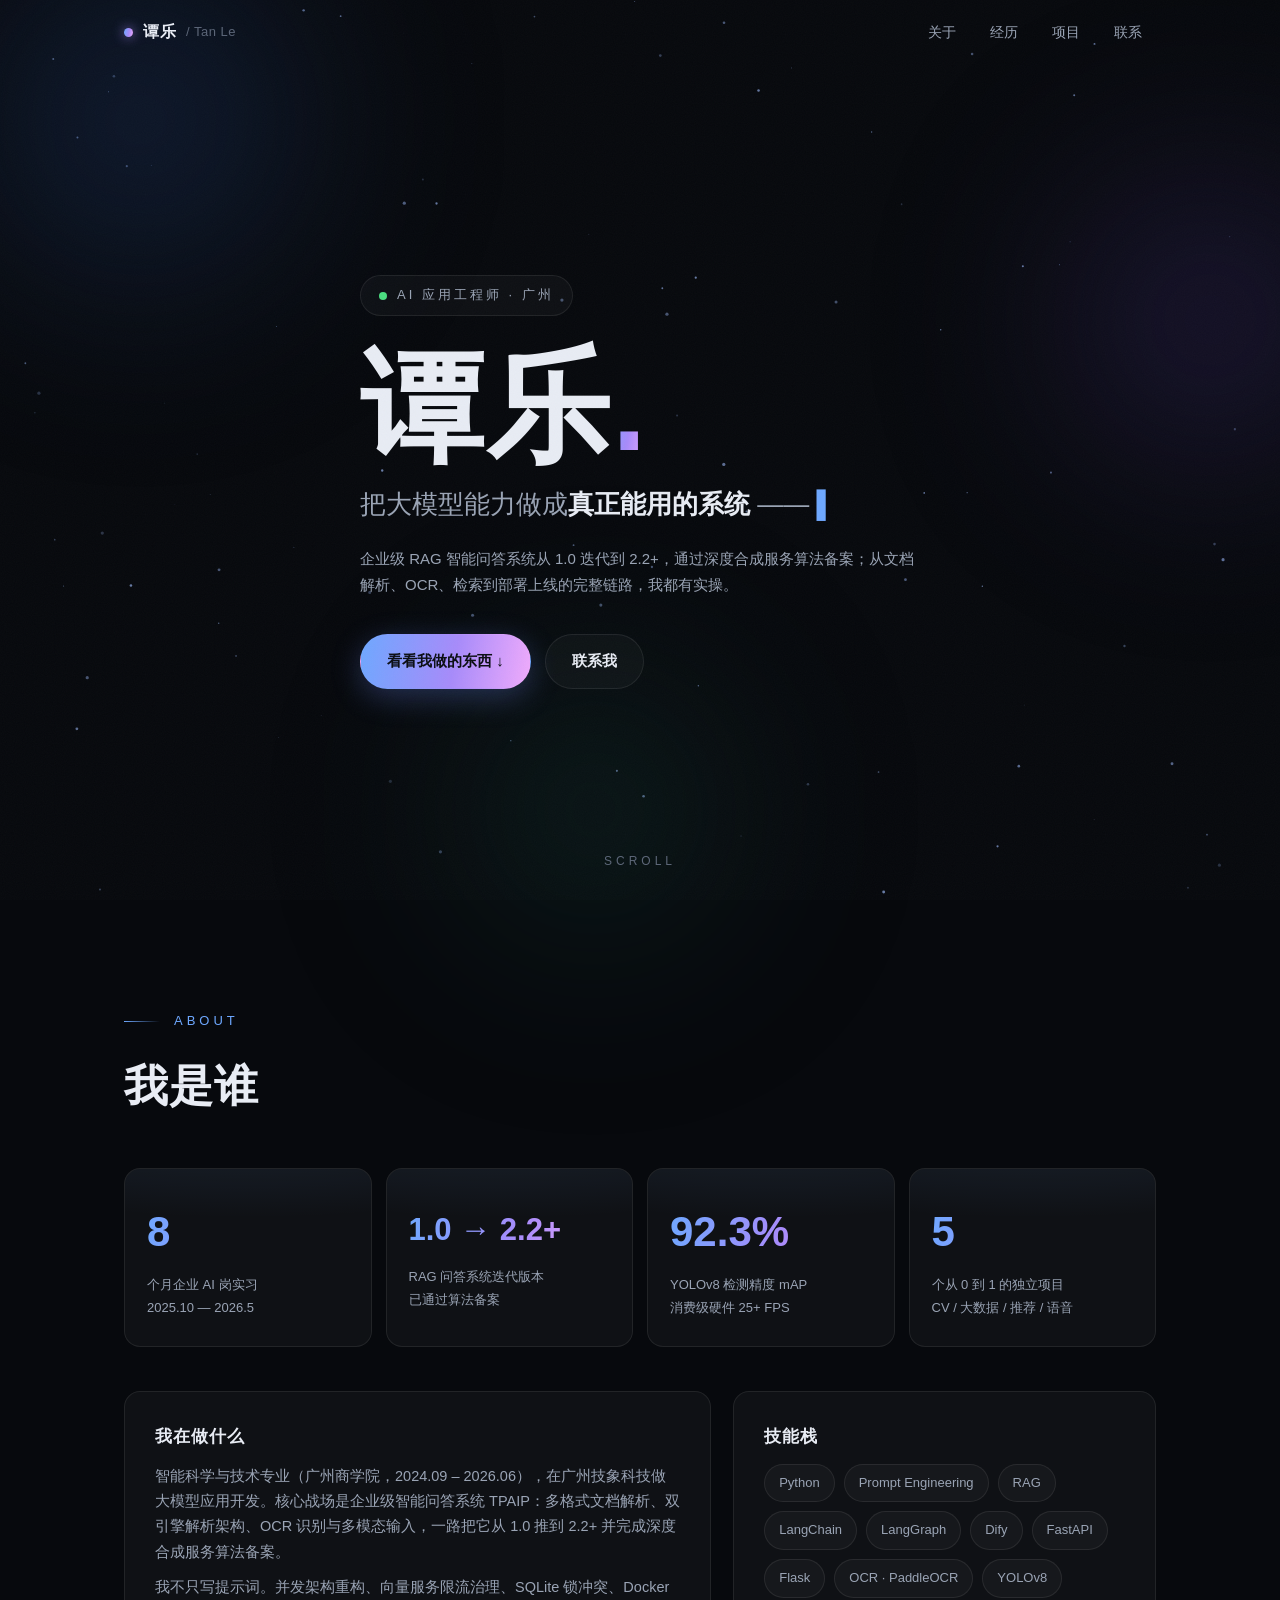
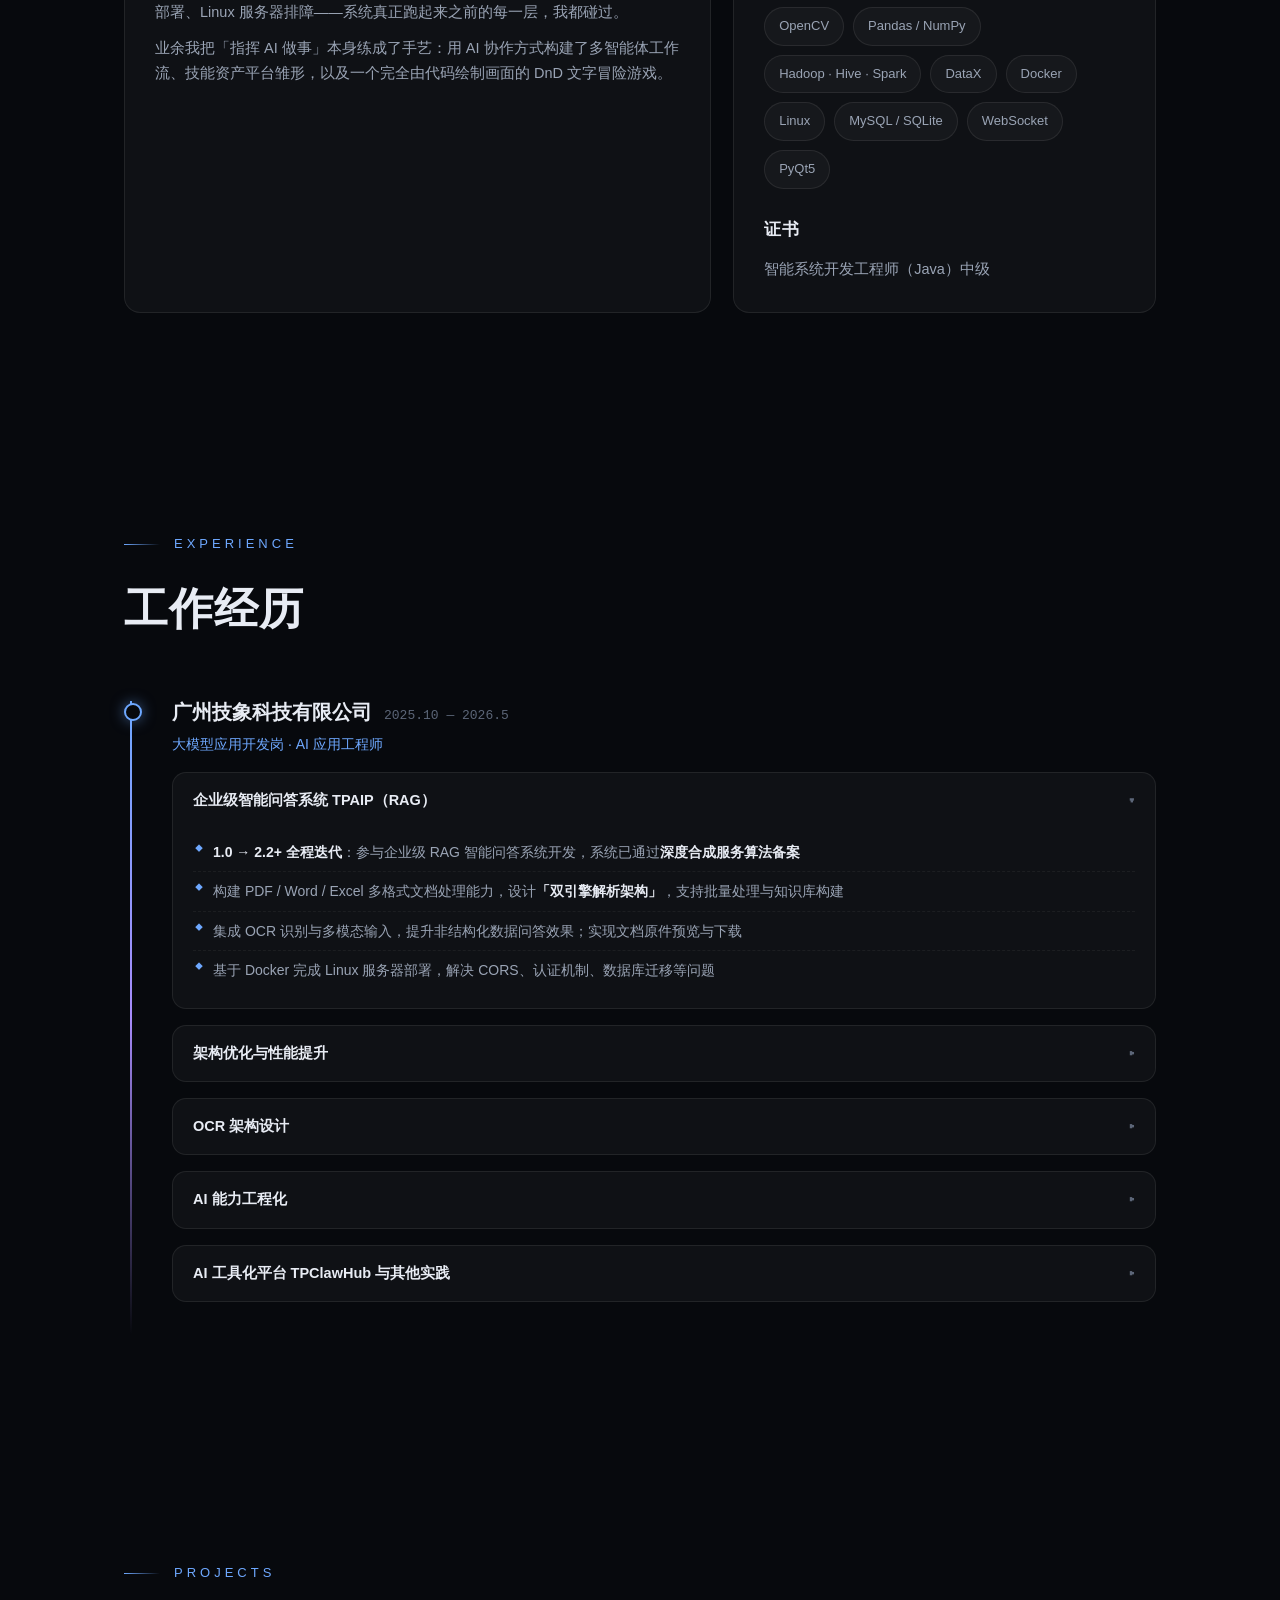
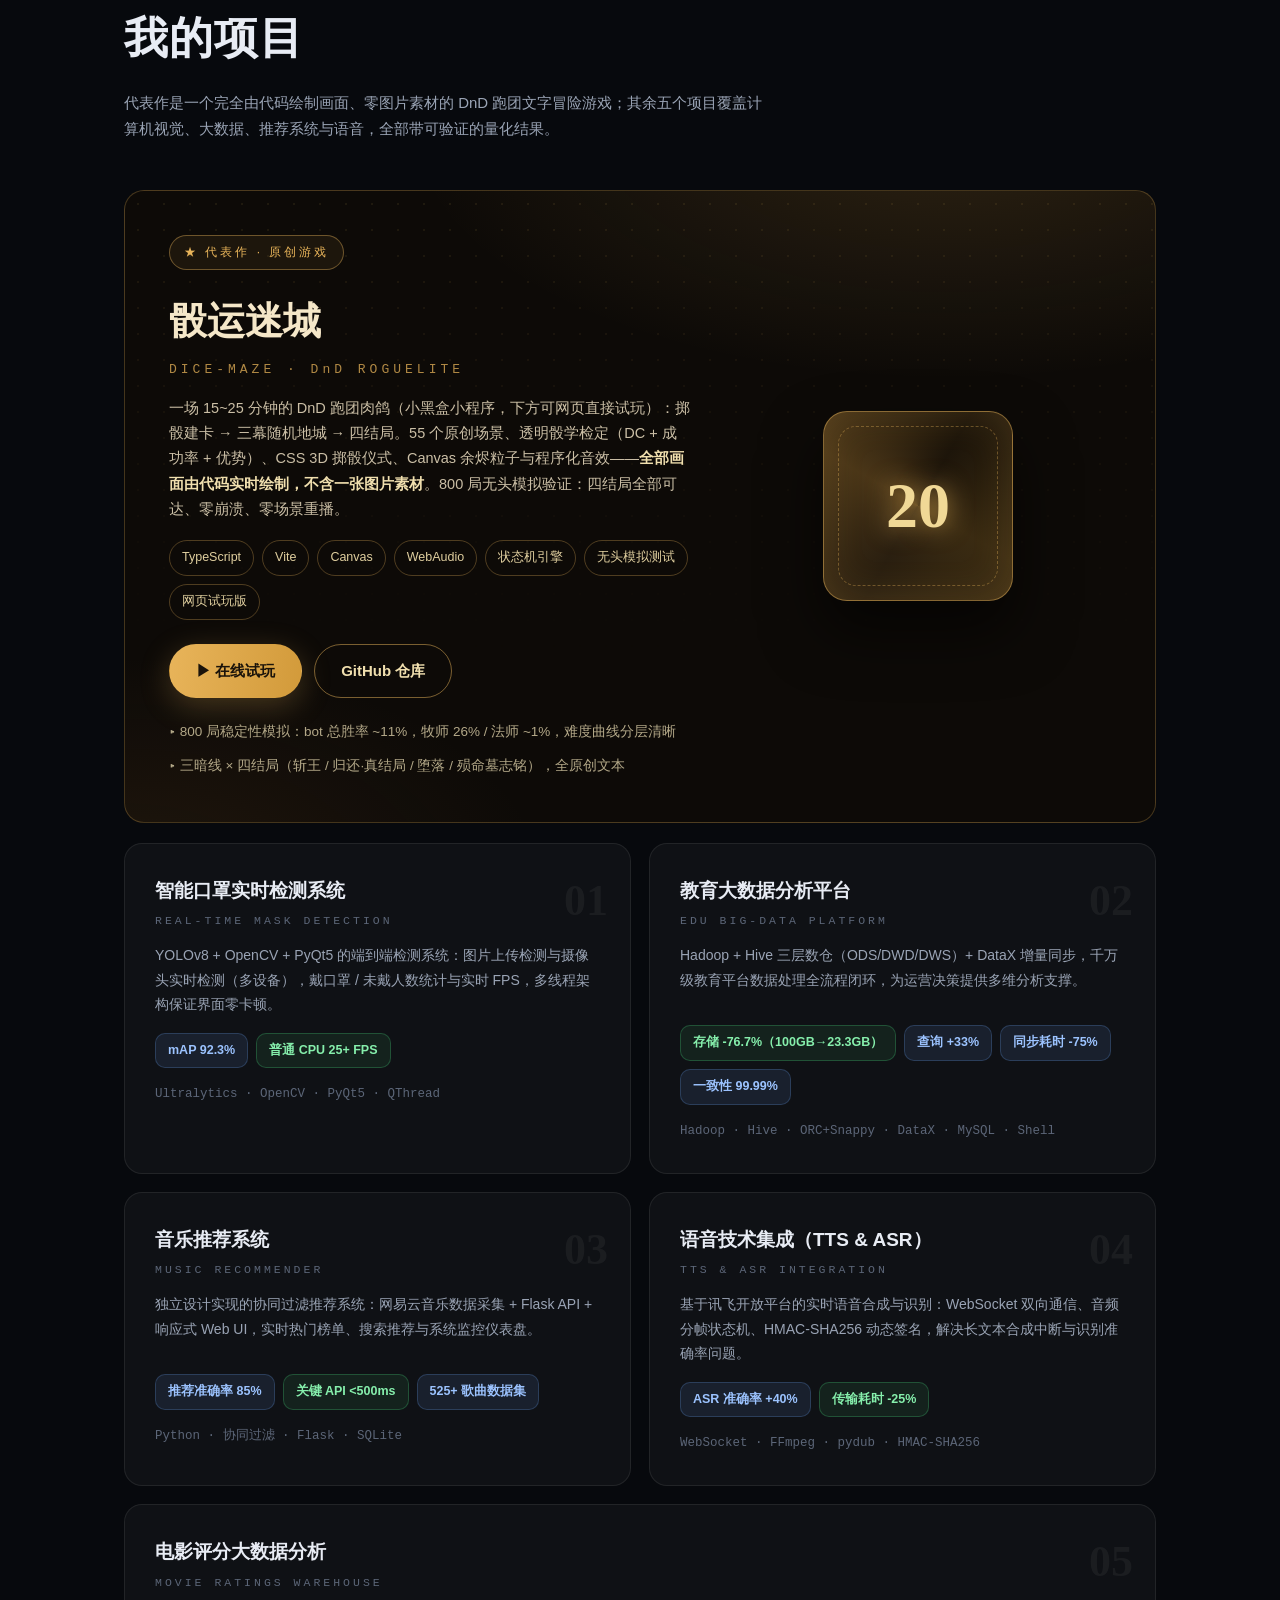
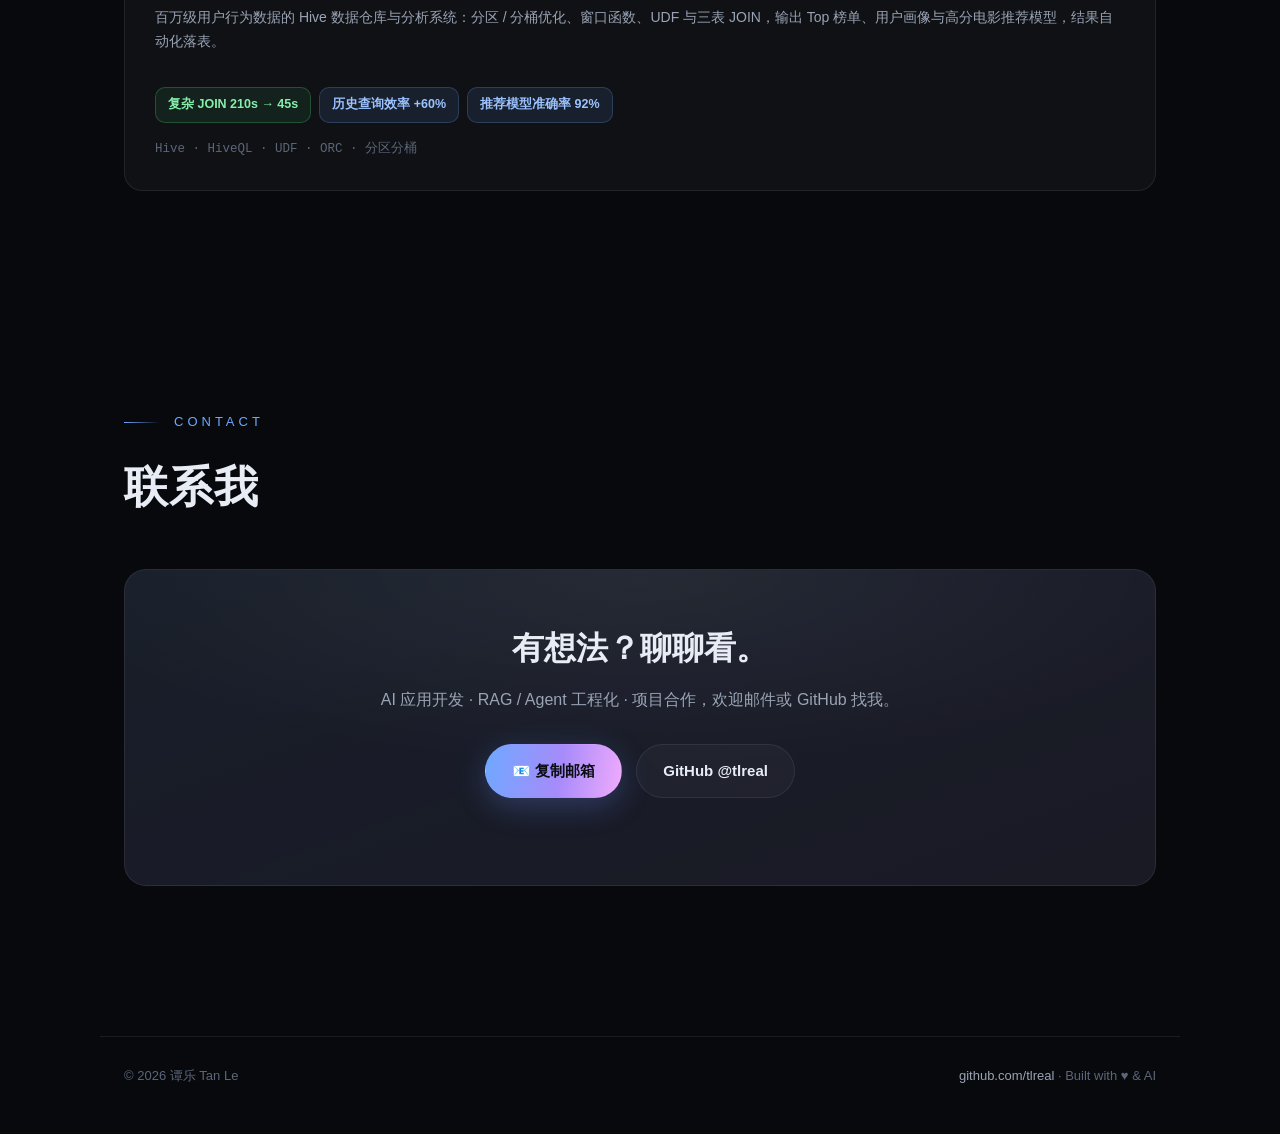
==== commit 9c0d8ec1: "Revert "redesign: editorial/magazine aesthetic per frontend-design skill — paper texture, serif disp" ====
--- a/index.html
+++ b/index.html
@@ -5,277 +5,199 @@
 <meta name="viewport" content="width=device-width, initial-scale=1.0">
 <title>谭乐 · AI 应用工程师</title>
 <meta name="description" content="谭乐 — AI 应用工程师。大模型应用 / RAG 智能问答 / Agent 工程化 / 计算机视觉 / 大数据。主导企业级 RAG 问答系统 1.0→2.2+ 迭代并通过深度合成服务算法备案。">
-<link rel="icon" href="data:image/svg+xml,%3Csvg xmlns='http://www.w3.org/2000/svg' viewBox='0 0 100 100'%3E%3Crect width='100' height='100' fill='%23f6f1e7'/%3E%3Crect x='4' y='4' width='92' height='92' fill='none' stroke='%231d1a15' stroke-width='2'/%3E%3Ctext x='50' y='66' font-size='46' font-weight='500' text-anchor='middle' fill='%23b34a24' font-family='Georgia,serif'%3E乐%3C/text%3E%3C/svg%3E">
+<link rel="icon" href="data:image/svg+xml,%3Csvg xmlns='http://www.w3.org/2000/svg' viewBox='0 0 100 100'%3E%3Cdefs%3E%3ClinearGradient id='g' x1='0' y1='0' x2='1' y2='1'%3E%3Cstop offset='0' stop-color='%236ea8ff'/%3E%3Cstop offset='1' stop-color='%23a78bfa'/%3E%3C/linearGradient%3E%3C/defs%3E%3Crect width='100' height='100' rx='22' fill='%230b0e14'/%3E%3Ctext x='50' y='68' font-size='52' font-weight='700' text-anchor='middle' fill='url(%23g)' font-family='sans-serif'%3E乐%3C/text%3E%3C/svg%3E">
 <link rel="stylesheet" href="styles.css">
 </head>
 <body>
-<div class="grain"></div>
-
-<div class="mast">
-  <div class="mast-in">
-    <span class="brand">TAN&nbsp;LE <b>·</b> PORTFOLIO</span>
-    <nav>
-      <a href="#about"><i>01</i>关于</a>
-      <a href="#work"><i>02</i>经历</a>
-      <a href="#projects"><i>03</i>项目</a>
-      <a href="#contact"><i>04</i>联系</a>
-    </nav>
-  </div>
-</div>
-
-<header class="cover" id="top">
-  <div class="wrap hero-par" id="heroPar">
-    <div class="cover-main">
-      <div class="kicker rv">AI 应用工程师 · 广州</div>
-      <h1 class="cover-name rv d1">谭乐</h1>
-      <div class="cover-en rv d2">Tan Le — <em>builds AI systems that actually ship.</em></div>
-      <p class="cover-tag rv d3">把大模型能力做成<b>真正能用的系统</b>。企业级 RAG 智能问答从 1.0 迭代到 2.2+，通过深度合成服务算法备案；从文档解析、OCR、检索到部署上线，完整链路都有实操。</p>
-      <div class="cover-cta rv d4">
-        <a class="btn solid" href="#projects">看看我做的东西</a>
-        <a class="btn" href="#contact">联系我</a>
-      </div>
-    </div>
-  </div>
-  <div class="wrap">
-    <div class="cover-meta rv d2">
-      <div class="cm"><div class="k">Enterprise RAG</div><div class="v">迭代 <b>1.0 → 2.2+</b></div></div>
-      <div class="cm"><div class="k">合规备案</div><div class="v">深度合成服务<b>算法备案</b></div></div>
-      <div class="cm"><div class="k">独立项目</div><div class="v"><b>5</b> 个从 0 到 1</div></div>
-      <div class="cm"><div class="k">检测精度</div><div class="v">mAP <b>92.3%</b></div></div>
-    </div>
-    <div class="scroll-hint">↓ scroll</div>
-  </div>
+<div class="noise"></div>
+<canvas id="stars"></canvas>
+<div class="glow g1"></div><div class="glow g2"></div><div class="glow g3"></div>
+
+<nav id="nav">
+  <div class="nav-in">
+    <a class="brand" href="#top"><span class="dot"></span>谭乐<span style="color:var(--dim);font-weight:400;font-size:13px">/ Tan Le</span></a>
+    <div class="nav-links">
+      <a href="#about">关于</a><a href="#work">经历</a><a href="#projects">项目</a><a href="#contact">联系</a>
+    </div>
+  </div>
+</nav>
+
+<header id="top">
+  <div class="wrap">
+    <div class="hero-eyebrow reveal"><span class="pulse"></span>AI 应用工程师 · 广州</div>
+    <h1 class="hero-name reveal d1">谭乐<span class="grad">.</span></h1>
+    <div class="hero-role reveal d2">把大模型能力做成<b>真正能用的系统</b> —— <span class="typed" id="typed"></span><span style="color:var(--acc)">▌</span></div>
+    <p class="hero-sub reveal d3">企业级 RAG 智能问答系统从 1.0 迭代到 2.2+，通过深度合成服务算法备案；从文档解析、OCR、检索到部署上线的完整链路，我都有实操。</p>
+    <div class="hero-cta reveal d4">
+      <a class="btn primary" href="#projects">看看我做的东西 ↓</a>
+      <a class="btn ghost" href="#contact">联系我</a>
+    </div>
+  </div>
+  <div class="hero-foot">SCROLL</div>
 </header>
 
 <section id="about">
   <div class="wrap">
-    <div class="sec-head rv"><span class="sec-no">No.01</span><h2>关于</h2><span class="sec-en">About</span></div>
-    <div class="figs rv d1" id="figs">
-      <div class="fig"><span class="idx">fig.1</span><div class="n"><span data-count="8">0</span><em>&nbsp;mo</em></div><div class="l">企业 AI 岗实习<br>2025.10 — 2026.5</div></div>
-      <div class="fig"><span class="idx">fig.2</span><div class="n">1.0<em>→</em>2.2+</div><div class="l">RAG 问答系统迭代版本<br>已通过算法备案</div></div>
-      <div class="fig"><span class="idx">fig.3</span><div class="n"><span data-count="92.3" data-dec="1">0</span><em>%</em></div><div class="l">YOLOv8 检测精度 mAP<br>消费级硬件 25+ FPS</div></div>
-      <div class="fig"><span class="idx">fig.4</span><div class="n"><span data-count="5">0</span><em>&nbsp;ea</em></div><div class="l">从 0 到 1 独立项目<br>CV / 大数据 / 推荐 / 语音</div></div>
-    </div>
-    <div class="about-cols" style="margin-top:clamp(40px,7vh,64px)">
-      <div class="rv">
-        <p class="lede">智能科学与技术专业，在广州技象科技做大模型应用开发，核心战场是企业级智能问答系统 TPAIP。</p>
-        <div class="prose">
-          <p>多格式文档解析、双引擎解析架构、OCR 识别与多模态输入，把它从 1.0 一路推到 2.2+，并完成深度合成服务算法备案。</p>
-          <p>我不只写提示词。并发架构重构、向量服务限流治理、SQLite 锁冲突、Docker 部署、Linux 服务器排障——系统真正跑起来之前的每一层，我都碰过。</p>
-          <p>业余我把「指挥 AI 做事」本身练成了手艺：用 AI 协作方式构建多智能体工作流、技能资产平台雏形，以及一个完全由代码绘制画面的 DnD 文字冒险游戏。</p>
+    <div class="sec-tag reveal">ABOUT</div>
+    <h2 class="sec-title reveal d1">我是谁</h2>
+    <div class="stats">
+      <div class="stat reveal"><div class="num" data-count="8">0</div><div class="lab">个月企业 AI 岗实习<br>2025.10 — 2026.5</div></div>
+      <div class="stat reveal d1"><div class="num sm">1.0 → 2.2+</div><div class="lab">RAG 问答系统迭代版本<br>已通过算法备案</div></div>
+      <div class="stat reveal d2"><div class="num"><span data-count="92.3" data-dec="1">0</span>%</div><div class="lab">YOLOv8 检测精度 mAP<br>消费级硬件 25+ FPS</div></div>
+      <div class="stat reveal d3"><div class="num"><span data-count="5">0</span></div><div class="lab">个从 0 到 1 的独立项目<br>CV / 大数据 / 推荐 / 语音</div></div>
+    </div>
+    <div class="about-grid">
+      <div class="about-card reveal">
+        <h3>我在做什么</h3>
+        <p>智能科学与技术专业（广州商学院，2024.09 – 2026.06），在广州技象科技做大模型应用开发。核心战场是企业级智能问答系统 TPAIP：多格式文档解析、双引擎解析架构、OCR 识别与多模态输入，一路把它从 1.0 推到 2.2+ 并完成深度合成服务算法备案。</p>
+        <p>我不只写提示词。并发架构重构、向量服务限流治理、SQLite 锁冲突、Docker 部署、Linux 服务器排障——系统真正跑起来之前的每一层，我都碰过。</p>
+        <p>业余我把「指挥 AI 做事」本身练成了手艺：用 AI 协作方式构建了多智能体工作流、技能资产平台雏形，以及一个完全由代码绘制画面的 DnD 文字冒险游戏。</p>
+      </div>
+      <div class="about-card reveal d1">
+        <h3>技能栈</h3>
+        <div class="chips">
+          <span class="chip">Python</span><span class="chip">Prompt Engineering</span><span class="chip">RAG</span><span class="chip">LangChain</span><span class="chip">LangGraph</span><span class="chip">Dify</span><span class="chip">FastAPI</span><span class="chip">Flask</span><span class="chip">OCR · PaddleOCR</span><span class="chip">YOLOv8</span><span class="chip">OpenCV</span><span class="chip">Pandas / NumPy</span><span class="chip">Hadoop · Hive · Spark</span><span class="chip">DataX</span><span class="chip">Docker</span><span class="chip">Linux</span><span class="chip">MySQL / SQLite</span><span class="chip">WebSocket</span><span class="chip">PyQt5</span>
         </div>
-        <div class="pull">「系统已通过<b>深度合成服务算法备案</b>——合规与工程，两头都要能落地。」</div>
-      </div>
-      <div class="side-box rv d2">
-        <h3>技能栈 · Index</h3>
-        <ul class="skills">
-          <li>Python<span class="cat">LANGUAGE</span></li>
-          <li>Prompt Engineering / RAG<span class="cat">LLM</span></li>
-          <li>LangChain · LangGraph · Dify<span class="cat">AGENT</span></li>
-          <li>FastAPI · Flask<span class="cat">BACKEND</span></li>
-          <li>OCR · PaddleOCR<span class="cat">VISION</span></li>
-          <li>YOLOv8 · OpenCV<span class="cat">CV</span></li>
-          <li>Pandas · NumPy<span class="cat">DATA</span></li>
-          <li>Hadoop · Hive · Spark · DataX<span class="cat">BIGDATA</span></li>
-          <li>Docker · Linux<span class="cat">OPS</span></li>
-          <li>MySQL · SQLite · WebSocket<span class="cat">INFRA</span></li>
-          <li>PyQt5<span class="cat">DESKTOP</span></li>
-        </ul>
-        <div class="cert">
-          <div class="k">证书 · Certificate</div>
-          <div class="v">智能系统开发工程师（Java）中级</div>
+        <h3 style="margin-top:26px">证书</h3>
+        <p style="margin-bottom:0">智能系统开发工程师（Java）中级</p>
+      </div>
+    </div>
+  </div>
+</section>
+
+<section id="work">
+  <div class="wrap">
+    <div class="sec-tag reveal">EXPERIENCE</div>
+    <h2 class="sec-title reveal d1">工作经历</h2>
+    <div class="timeline">
+      <div class="t-item reveal">
+        <div class="t-head"><h3>广州技象科技有限公司</h3><span class="when">2025.10 — 2026.5</span></div>
+        <div class="t-role">大模型应用开发岗 · AI 应用工程师</div>
+        <details class="t-block" open>
+          <summary>企业级智能问答系统 TPAIP（RAG）<span class="arr">▸</span></summary>
+          <div class="t-body"><ul>
+            <li><b>1.0 → 2.2+ 全程迭代</b>：参与企业级 RAG 智能问答系统开发，系统已通过<b>深度合成服务算法备案</b></li>
+            <li>构建 PDF / Word / Excel 多格式文档处理能力，设计<b>「双引擎解析架构」</b>，支持批量处理与知识库构建</li>
+            <li>集成 OCR 识别与多模态输入，提升非结构化数据问答效果；实现文档原件预览与下载</li>
+            <li>基于 Docker 完成 Linux 服务器部署，解决 CORS、认证机制、数据库迁移等问题</li>
+          </ul></div>
+        </details>
+        <details class="t-block">
+          <summary>架构优化与性能提升<span class="arr">▸</span></summary>
+          <div class="t-body"><ul>
+            <li>重构并发处理架构：<b>多进程 Worker + 线程池</b>，显著提升高并发处理能力</li>
+            <li>解决向量服务限流（403）：设计<b>请求限速与重试机制</b>，提升系统稳定性</li>
+            <li>重构任务队列与数据库事务机制，解决 <b>SQLite 锁冲突</b>；构建文档处理队列与异步机制，平衡一致性与吞吐</li>
+          </ul></div>
+        </details>
+        <details class="t-block">
+          <summary>OCR 架构设计<span class="arr">▸</span></summary>
+          <div class="t-body"><ul>
+            <li>设计并落地<b>「远程 OCR 服务架构」</b>：FastAPI 部署 OCR 服务，本地 / 远程自动切换与容错</li>
+            <li>完成本机 OCR / 远程 OCR / DeepSeek-OCR 多方案对比，输出测试报告并确定最优路线</li>
+            <li>明确 PaddleOCR 与 DeepSeek-OCR 分工，实现能力分层组合；高并发与复杂 PDF 场景下达到<b>可生产级</b>成功率与响应性能</li>
+          </ul></div>
+        </details>
+        <details class="t-block">
+          <summary>AI 能力工程化<span class="arr">▸</span></summary>
+          <div class="t-body"><ul>
+            <li>调研对比 <b>LangChain / LangGraph / Dify</b>，输出技术选型与演进分析文档</li>
+            <li>拆解 Agent 执行机制，形成技术文档并完成团队分享；将 AI 能力工程化为可复用模块</li>
+          </ul></div>
+        </details>
+        <details class="t-block">
+          <summary>AI 工具化平台 TPClawHub 与其他实践<span class="arr">▸</span></summary>
+          <div class="t-body"><ul>
+            <li>参与设计开发 <b>TPClawHub（Skills 管理平台）</b>，实现 AI 能力资产化与复用</li>
+            <li>开发 <b>File2Skills</b>：多格式文档 → skills.zip 自动转换（LLM 语义拆分 + OCR）；重构 Skill 创建流程为结构化表单 + Validator</li>
+            <li>打通 Skills 全链路「创建→审核→优化→发布→使用」，实现 CLI 多源加载与 GitLab 自动备份</li>
+            <li>搭建低空无人机展示平台（<b>MQTT → InfluxDB → 前端可视化</b>完整数据链路）；支持算法备案材料整理与 AI 系统合规建设</li>
+          </ul></div>
+        </details>
+      </div>
+    </div>
+  </div>
+</section>
+
+<section id="projects">
+  <div class="wrap">
+    <div class="sec-tag reveal">PROJECTS</div>
+    <h2 class="sec-title reveal d1">我的项目</h2>
+    <p class="sec-desc reveal d2">代表作是一个完全由代码绘制画面、零图片素材的 DnD 跑团文字冒险游戏；其余五个项目覆盖计算机视觉、大数据、推荐系统与语音，全部带可验证的量化结果。</p>
+
+    <div class="proj-hero reveal">
+      <div class="ph-in">
+        <div>
+          <span class="ph-badge">★ 代表作 · 原创游戏</span>
+          <h3>骰运迷城</h3>
+          <div class="ph-en">DICE-MAZE · DnD ROGUELITE</div>
+          <p class="desc">一场 15~25 分钟的 DnD 跑团肉鸽（小黑盒小程序，下方可网页直接试玩）：掷骰建卡 → 三幕随机地城 → 四结局。55 个原创场景、透明骰学检定（DC + 成功率 + 优势）、CSS 3D 掷骰仪式、Canvas 余烬粒子与程序化音效——<b style="color:#f0dfae">全部画面由代码实时绘制，不含一张图片素材</b>。800 局无头模拟验证：四结局全部可达、零崩溃、零场景重播。</p>
+          <div class="ph-tags"><span>TypeScript</span><span>Vite</span><span>Canvas</span><span>WebAudio</span><span>状态机引擎</span><span>无头模拟测试</span><span>网页试玩版</span></div>
+          <div class="ph-actions">
+            <a class="btn gold" href="/dice-maze/" target="_blank" rel="noopener">▶ 在线试玩</a>
+            <a class="btn outline-gold" href="https://github.com/tlreal/dice-maze" target="_blank" rel="noopener">GitHub 仓库</a>
+          </div>
+          <div class="ph-meta"><span>▸ 800 局稳定性模拟：bot 总胜率 ~11%，牧师 26% / 法师 ~1%，难度曲线分层清晰</span><span>▸ 三暗线 × 四结局（斩王 / 归还·真结局 / 堕落 / 殒命墓志铭），全原创文本</span></div>
         </div>
-      </div>
-    </div>
-  </div>
-</section>
-
-<section id="work" style="padding-top:0">
-  <div class="wrap">
-    <div class="sec-head rv"><span class="sec-no">No.02</span><h2>经历</h2><span class="sec-en">Experience</span></div>
-    <div class="exp-item rv">
-      <div class="exp-head">
-        <span class="exp-when">2025.10 — 2026.5</span>
-        <h3>广州技象科技有限公司</h3>
-        <span class="exp-role">大模型应用开发岗 · AI 应用工程师</span>
-      </div>
-      <details class="exp" open>
-        <summary>企业级智能问答系统 TPAIP（RAG）<span class="plus">+</span></summary>
-        <div class="body"><ul>
-          <li><b>1.0 → 2.2+ 全程迭代</b>：参与企业级 RAG 智能问答系统开发，系统已通过<b>深度合成服务算法备案</b></li>
-          <li>构建 PDF / Word / Excel 多格式文档处理能力，设计<b>「双引擎解析架构」</b>，支持批量处理与知识库构建</li>
-          <li>集成 OCR 识别与多模态输入，提升非结构化数据问答效果；实现文档原件预览与下载</li>
-          <li>基于 Docker 完成 Linux 服务器部署，解决 CORS、认证机制、数据库迁移等问题</li>
-        </ul></div>
-      </details>
-      <details class="exp">
-        <summary>架构优化与性能提升<span class="plus">+</span></summary>
-        <div class="body"><ul>
-          <li>重构并发处理架构：<b>多进程 Worker + 线程池</b>，显著提升高并发处理能力</li>
-          <li>解决向量服务限流（403）：设计<b>请求限速与重试机制</b>，提升系统稳定性</li>
-          <li>重构任务队列与数据库事务机制，解决 <b>SQLite 锁冲突</b>；构建文档处理队列与异步机制，平衡一致性与吞吐</li>
-        </ul></div>
-      </details>
-      <details class="exp">
-        <summary>OCR 架构设计<span class="plus">+</span></summary>
-        <div class="body"><ul>
-          <li>设计并落地<b>「远程 OCR 服务架构」</b>：FastAPI 部署 OCR 服务，本地 / 远程自动切换与容错</li>
-          <li>完成本机 OCR / 远程 OCR / DeepSeek-OCR 多方案对比，输出测试报告并确定最优路线</li>
-          <li>明确 PaddleOCR 与 DeepSeek-OCR 分工，实现能力分层组合；高并发与复杂 PDF 场景下达到<b>可生产级</b>成功率与响应性能</li>
-        </ul></div>
-      </details>
-      <details class="exp">
-        <summary>AI 能力工程化<span class="plus">+</span></summary>
-        <div class="body"><ul>
-          <li>调研对比 <b>LangChain / LangGraph / Dify</b>，输出技术选型与演进分析文档</li>
-          <li>拆解 Agent 执行机制，形成技术文档并完成团队分享；将 AI 能力工程化为可复用模块</li>
-        </ul></div>
-      </details>
-      <details class="exp">
-        <summary>AI 工具化平台 TPClawHub 与其他实践<span class="plus">+</span></summary>
-        <div class="body"><ul>
-          <li>参与设计开发 <b>TPClawHub（Skills 管理平台）</b>，实现 AI 能力资产化与复用</li>
-          <li>开发 <b>File2Skills</b>：多格式文档 → skills.zip 自动转换（LLM 语义拆分 + OCR）；重构 Skill 创建流程为结构化表单 + Validator</li>
-          <li>打通 Skills 全链路「创建→审核→优化→发布→使用」，实现 CLI 多源加载与 GitLab 自动备份</li>
-          <li>搭建低空无人机展示平台（<b>MQTT → InfluxDB → 前端可视化</b>完整数据链路）；支持算法备案材料整理与 AI 系统合规建设</li>
-        </ul></div>
-      </details>
-    </div>
-    <div class="exp-item" style="border-top:1px solid var(--line);padding-top:26px">
-      <div class="exp-head">
-        <span class="exp-when">2024.09 — 2026.06</span>
-        <h3>广州商学院</h3>
-        <span class="exp-role">智能科学与技术 · GPA 3.5 / 4.0</span>
-      </div>
-    </div>
-  </div>
-</section>
-
-<section id="projects" style="padding-top:clamp(60px,9vh,100px)">
-  <div class="wrap">
-    <div class="sec-head rv"><span class="sec-no">No.03</span><h2>项目</h2><span class="sec-en">Selected Works</span></div>
-  </div>
-
-  <div class="spread">
-    <div class="wrap spread-in">
-      <div class="rv">
-        <span class="badge-g">★ 代表作 · Gatefold</span>
-        <h3>骰运迷城</h3>
-        <div class="en">Dice-Maze · DnD Roguelite</div>
-        <p>一场 15~25 分钟的 DnD 跑团肉鸽：掷骰建卡 → 三幕随机地城 → 四结局。55 个原创场景、透明骰学检定、CSS 3D 掷骰仪式、Canvas 余烬粒子与程序化音效——<b>全部画面由代码实时绘制，不含一张图片素材</b>。800 局无头模拟验证：四结局全部可达、零崩溃、零场景重播。</p>
-        <div class="tags"><span>TypeScript</span><span>Vite</span><span>Canvas</span><span>WebAudio</span><span>状态机引擎</span><span>无头模拟</span><span>网页试玩版</span></div>
-        <div class="acts">
-          <a class="btn gd" href="/dice-maze/" target="_blank" rel="noopener">▶ 在线试玩</a>
-          <a class="btn gdo" href="https://github.com/tlreal/dice-maze" target="_blank" rel="noopener">GitHub 仓库</a>
-        </div>
-        <div class="meta">
-          <span>▸ <b>800 局</b>稳定性模拟：bot 总胜率 ~11%，牧师 26% / 法师 ~1%，难度曲线分层清晰</span>
-          <span>▸ 三暗线 × <b>四结局</b>（斩王 / 归还·真结局 / 堕落 / 殒命墓志铭），全原创文本</span>
-        </div>
-      </div>
-      <div class="d20wrap rv d2"><div class="d20"><span>20</span></div></div>
-    </div>
-  </div>
-
-  <div class="wrap">
-    <div class="cat-head rv"><h3>作品目录</h3><span class="sub">Catalog · 2024 — 2026</span></div>
-
-    <article class="entry rv">
-      <span class="no">01.</span>
-      <div>
-        <h4>智能口罩实时检测系统</h4>
-        <div class="en">Real-time Mask Detection</div>
-        <p>YOLOv8 + OpenCV + PyQt5 的端到端检测系统：图片上传检测与摄像头实时检测（多设备），人数统计与实时 FPS，多线程架构保证界面零卡顿。</p>
-      </div>
-      <div class="nums">
-        <div class="m"><b>92.3%</b><i>mAP 精度</i></div>
-        <div class="m"><b>25+</b><i>FPS · 普通 CPU</i></div>
-      </div>
-      <span class="go">Read ↗</span>
-      <div class="stack">Ultralytics · OpenCV · PyQt5 · QThread</div>
-    </article>
-
-    <article class="entry rv">
-      <span class="no">02.</span>
-      <div>
-        <h4>教育大数据分析平台</h4>
-        <div class="en">Edu Big-Data Platform</div>
+        <div class="dice-visual"><div class="d20-wrap"><div class="d20"><span>20</span></div></div></div>
+      </div>
+    </div>
+
+    <div class="grid2">
+      <div class="proj reveal"><span class="idx">01</span>
+        <h3>智能口罩实时检测系统</h3><div class="en">REAL-TIME MASK DETECTION</div>
+        <p>YOLOv8 + OpenCV + PyQt5 的端到端检测系统：图片上传检测与摄像头实时检测（多设备），戴口罩 / 未戴人数统计与实时 FPS，多线程架构保证界面零卡顿。</p>
+        <div class="metrics"><span class="metric">mAP 92.3%</span><span class="metric g">普通 CPU 25+ FPS</span></div>
+        <div class="stack">Ultralytics · OpenCV · PyQt5 · QThread</div>
+      </div>
+      <div class="proj reveal d1"><span class="idx">02</span>
+        <h3>教育大数据分析平台</h3><div class="en">EDU BIG-DATA PLATFORM</div>
         <p>Hadoop + Hive 三层数仓（ODS/DWD/DWS）+ DataX 增量同步，千万级教育平台数据处理全流程闭环，为运营决策提供多维分析支撑。</p>
-      </div>
-      <div class="nums">
-        <div class="m"><b>-76.7%</b><i>存储（100GB→23.3GB）</i></div>
-        <div class="m"><b>99.99%</b><i>数据一致性</i></div>
-      </div>
-      <span class="go">Read ↗</span>
-      <div class="stack">Hadoop · Hive · ORC+Snappy · DataX · MySQL · Shell</div>
-    </article>
-
-    <article class="entry rv">
-      <span class="no">03.</span>
-      <div>
-        <h4>音乐推荐系统</h4>
-        <div class="en">Music Recommender</div>
+        <div class="metrics"><span class="metric g">存储 -76.7%（100GB→23.3GB）</span><span class="metric">查询 +33%</span><span class="metric">同步耗时 -75%</span><span class="metric">一致性 99.99%</span></div>
+        <div class="stack">Hadoop · Hive · ORC+Snappy · DataX · MySQL · Shell</div>
+      </div>
+      <div class="proj reveal"><span class="idx">03</span>
+        <h3>音乐推荐系统</h3><div class="en">MUSIC RECOMMENDER</div>
         <p>独立设计实现的协同过滤推荐系统：网易云音乐数据采集 + Flask API + 响应式 Web UI，实时热门榜单、搜索推荐与系统监控仪表盘。</p>
-      </div>
-      <div class="nums">
-        <div class="m"><b>85%</b><i>推荐准确率</i></div>
-        <div class="m"><b>&lt;500ms</b><i>关键 API 延迟</i></div>
-      </div>
-      <span class="go">Read ↗</span>
-      <div class="stack">Python · 协同过滤 · Flask · SQLite</div>
-    </article>
-
-    <article class="entry rv">
-      <span class="no">04.</span>
-      <div>
-        <h4>语音技术集成（TTS &amp; ASR）</h4>
-        <div class="en">TTS &amp; ASR Integration</div>
+        <div class="metrics"><span class="metric">推荐准确率 85%</span><span class="metric g">关键 API &lt;500ms</span><span class="metric">525+ 歌曲数据集</span></div>
+        <div class="stack">Python · 协同过滤 · Flask · SQLite</div>
+      </div>
+      <div class="proj reveal d1"><span class="idx">04</span>
+        <h3>语音技术集成（TTS &amp; ASR）</h3><div class="en">TTS &amp; ASR INTEGRATION</div>
         <p>基于讯飞开放平台的实时语音合成与识别：WebSocket 双向通信、音频分帧状态机、HMAC-SHA256 动态签名，解决长文本合成中断与识别准确率问题。</p>
-      </div>
-      <div class="nums">
-        <div class="m"><b>+40%</b><i>ASR 准确率</i></div>
-        <div class="m"><b>-25%</b><i>网络传输耗时</i></div>
-      </div>
-      <span class="go">Read ↗</span>
-      <div class="stack">WebSocket · FFmpeg · pydub · HMAC-SHA256</div>
-    </article>
-
-    <article class="entry rv" style="border-bottom:1px solid var(--line2)">
-      <span class="no">05.</span>
-      <div>
-        <h4>电影评分大数据分析</h4>
-        <div class="en">Movie Ratings Warehouse</div>
+        <div class="metrics"><span class="metric">ASR 准确率 +40%</span><span class="metric g">传输耗时 -25%</span></div>
+        <div class="stack">WebSocket · FFmpeg · pydub · HMAC-SHA256</div>
+      </div>
+      <div class="proj reveal" style="grid-column:1/-1"><span class="idx">05</span>
+        <h3>电影评分大数据分析</h3><div class="en">MOVIE RATINGS WAREHOUSE</div>
         <p>百万级用户行为数据的 Hive 数据仓库与分析系统：分区 / 分桶优化、窗口函数、UDF 与三表 JOIN，输出 Top 榜单、用户画像与高分电影推荐模型，结果自动化落表。</p>
-      </div>
-      <div class="nums">
-        <div class="m"><b>210s → 45s</b><i>复杂 JOIN</i></div>
-        <div class="m"><b>92%</b><i>推荐模型准确率</i></div>
-      </div>
-      <span class="go">Read ↗</span>
-      <div class="stack">Hive · HiveQL · UDF · ORC · 分区分桶</div>
-    </article>
-  </div>
-</section>
-
-<section id="contact" style="padding-top:0">
-  <div class="wrap">
-    <div class="fin rv">
-      <div class="kicker">No.04 · Colophon</div>
-      <h2>有想法？聊聊看。</h2>
+        <div class="metrics"><span class="metric g">复杂 JOIN 210s → 45s</span><span class="metric">历史查询效率 +60%</span><span class="metric">推荐模型准确率 92%</span></div>
+        <div class="stack">Hive · HiveQL · UDF · ORC · 分区分桶</div>
+      </div>
+    </div>
+  </div>
+</section>
+
+<section id="contact">
+  <div class="wrap">
+    <div class="sec-tag reveal">CONTACT</div>
+    <h2 class="sec-title reveal d1">联系我</h2>
+    <div class="contact-box reveal d1">
+      <h3>有想法？聊聊看。</h3>
       <p>AI 应用开发 · RAG / Agent 工程化 · 项目合作，欢迎邮件或 GitHub 找我。</p>
-      <div class="acts">
-        <button class="btn solid" id="copyMail">复制邮箱</button>
-        <a class="btn" href="https://github.com/tlreal" target="_blank" rel="noopener">GitHub @tlreal</a>
-      </div>
-      <div class="copyed" id="copyTip">✓ copied to clipboard</div>
+      <div class="contact-actions">
+        <button class="btn primary" id="copyMail">📧 复制邮箱</button>
+        <a class="btn ghost" href="https://github.com/tlreal" target="_blank" rel="noopener">GitHub @tlreal</a>
+      </div>
+      <div class="copy-tip" id="copyTip">已复制到剪贴板 ✓</div>
     </div>
   </div>
 </section>
 
 <footer>
   <div class="wrap">
-    <span>© 2026 Tan Le 谭乐</span>
-    <span><a href="https://github.com/tlreal" target="_blank" rel="noopener">github.com/tlreal</a> · Set in serif on paper</span>
+    <span>© 2026 谭乐 Tan Le</span>
+    <span><a href="https://github.com/tlreal" target="_blank" rel="noopener">github.com/tlreal</a> · Built with ♥ &amp; AI</span>
   </div>
 </footer>
 
--- a/styles.css
+++ b/styles.css
@@ -1,212 +1,193 @@
-/* 谭乐 · 个人主页 — Editorial / Magazine 方向（纸感 · 衬线 · 细线 · 慢动效） */
+/* 谭乐 · 个人主页 — dark premium */
 :root{
-  --paper:#f6f1e7; --paper2:#eee7d8; --ink:#1d1a15; --ink2:#3f382e; --mut:#7c7365;
-  --line:rgba(29,26,21,.16); --line2:rgba(29,26,21,.36);
-  --acc:#b34a24; --acc2:#8e3a1e;
-  --gd:#e3b768; --gd2:#c9973f; --gd-ink:#e9d9ae; --gd-mut:#a8987a;
-  --serif:Georgia,"Times New Roman","Noto Serif SC","Source Han Serif SC","Songti SC",SimSun,"Microsoft YaHei",serif;
-  --sans:-apple-system,BlinkMacSystemFont,"Segoe UI","PingFang SC","HarmonyOS Sans SC","Microsoft YaHei UI","Microsoft YaHei",sans-serif;
-  --mono:"SF Mono","Cascadia Mono",Consolas,"JetBrains Mono",ui-monospace,monospace;
-  --ease:cubic-bezier(.22,.61,.21,1);
+  --bg:#07090d; --bg2:#0b0e14; --ink:#e8ecf4; --sub:#9aa4b5; --dim:#5c6678;
+  --line:rgba(255,255,255,.08); --card:rgba(255,255,255,.035); --card2:rgba(255,255,255,.06);
+  --acc:#6ea8ff; --acc2:#a78bfa; --gold:#e8b45a;
+  --grad:linear-gradient(100deg,#6ea8ff,#a78bfa 55%,#f0abfc);
+  --radius:16px;
 }
 *{margin:0;padding:0;box-sizing:border-box}
 html{scroll-behavior:smooth}
-body{background:var(--paper);color:var(--ink);font-family:var(--sans);line-height:1.85;font-size:15.5px;
-  -webkit-font-smoothing:antialiased;text-rendering:optimizeLegibility;overflow-x:hidden}
-::selection{background:rgba(179,74,36,.22)}
+body{
+  background:var(--bg); color:var(--ink); line-height:1.75; overflow-x:hidden;
+  font-family:-apple-system,BlinkMacSystemFont,"Segoe UI","PingFang SC","HarmonyOS Sans SC","MiSans","Microsoft YaHei UI","Microsoft YaHei",sans-serif;
+  -webkit-font-smoothing:antialiased; text-rendering:optimizeLegibility;
+}
+::selection{background:rgba(110,168,255,.35)}
+::-webkit-scrollbar{width:10px}
+::-webkit-scrollbar-thumb{background:#232a36;border-radius:8px}
+::-webkit-scrollbar-track{background:transparent}
 a{color:inherit;text-decoration:none}
-em{font-family:var(--serif);font-style:italic}
-.wrap{max-width:1140px;margin:0 auto;padding:0 clamp(18px,4vw,44px)}
+img{max-width:100%}
+.wrap{max-width:1080px;margin:0 auto;padding:0 24px}
 
-/* 纸感颗粒（低透明度，避免平面单调） */
-.grain{position:fixed;inset:0;pointer-events:none;z-index:60;opacity:.55;mix-blend-mode:multiply;
-  background-image:radial-gradient(circle at 18% 22%,rgba(29,26,21,.05),transparent 42%),
-  repeating-linear-gradient(0deg,rgba(29,26,21,.022),rgba(29,26,21,.022) 1px,transparent 1px,transparent 3px)}
+/* ---- noise + aurora backdrop ---- */
+.noise{position:fixed;inset:0;pointer-events:none;z-index:3;opacity:.05;
+  background-image:url("data:image/svg+xml,%3Csvg xmlns='http://www.w3.org/2000/svg' width='160' height='160'%3E%3Cfilter id='n'%3E%3CfeTurbulence type='fractalNoise' baseFrequency='0.9' numOctaves='2'/%3E%3C/filter%3E%3Crect width='100%25' height='100%25' filter='url(%23n)' opacity='0.6'/%3E%3C/svg%3E")}
+#stars{position:fixed;inset:0;z-index:0;pointer-events:none}
+.glow{position:fixed;z-index:0;pointer-events:none;border-radius:50%;filter:blur(90px);opacity:.5}
+.glow.g1{width:520px;height:520px;top:-140px;left:-120px;background:radial-gradient(circle,#1d3a6e,transparent 65%)}
+.glow.g2{width:460px;height:460px;top:10%;right:-160px;background:radial-gradient(circle,#3b2a6e,transparent 65%)}
+.glow.g3{width:420px;height:420px;bottom:-120px;left:30%;background:radial-gradient(circle,#123a33,transparent 65%)}
 
-/* ── 报头 masthead ── */
-.mast{position:fixed;top:0;left:0;right:0;z-index:50;background:rgba(246,241,231,.9);backdrop-filter:blur(10px);
-  -webkit-backdrop-filter:blur(10px);border-bottom:1px solid var(--line)}
-.mast-in{max-width:1140px;margin:0 auto;padding:0 clamp(18px,4vw,44px);height:58px;display:flex;align-items:center;justify-content:space-between;gap:16px}
-.mast .brand{font-family:var(--mono);font-size:11.5px;letter-spacing:.22em;color:var(--ink)}
-.mast .brand b{color:var(--acc);font-weight:600}
-.mast nav{display:flex;gap:26px;font-size:12.5px;letter-spacing:.14em;color:var(--ink2)}
-.mast nav a{position:relative;padding:4px 0}
-.mast nav a i{font-family:var(--mono);font-style:normal;font-size:10px;color:var(--acc);margin-right:5px}
-.mast nav a::after{content:"";position:absolute;left:0;right:100%;bottom:-2px;height:1px;background:var(--ink);transition:right .35s var(--ease)}
-.mast nav a:hover::after{right:0}
+/* ---- nav ---- */
+nav{position:fixed;top:0;left:0;right:0;z-index:50;transition:background .3s,border-color .3s;border-bottom:1px solid transparent}
+nav.scrolled{background:rgba(7,9,13,.72);backdrop-filter:blur(14px);-webkit-backdrop-filter:blur(14px);border-color:var(--line)}
+.nav-in{max-width:1080px;margin:0 auto;padding:0 24px;height:64px;display:flex;align-items:center;justify-content:space-between}
+.brand{font-weight:700;letter-spacing:.5px;display:flex;align-items:center;gap:10px}
+.brand .dot{width:9px;height:9px;border-radius:50%;background:var(--grad);box-shadow:0 0 12px rgba(167,139,250,.8)}
+.nav-links{display:flex;gap:6px;font-size:14px;color:var(--sub)}
+.nav-links a{padding:8px 14px;border-radius:99px;transition:color .2s,background .2s}
+.nav-links a:hover{color:var(--ink);background:var(--card2)}
 
-/* ── 封面 hero ── */
-.cover{min-height:100svh;display:flex;flex-direction:column;padding-top:58px;position:relative}
-.cover .rule{height:1px;background:var(--line2)}
-.cover-main{flex:1;display:flex;flex-direction:column;justify-content:center;padding:clamp(30px,6vh,70px) 0}
-.kicker{font-family:var(--mono);font-size:clamp(11px,1.3vw,13px);letter-spacing:.34em;color:var(--acc);text-transform:uppercase}
-h1.cover-name{font-family:var(--serif);font-weight:500;font-size:clamp(84px,16.5vw,190px);line-height:.98;letter-spacing:.04em;margin:18px 0 6px;color:var(--ink)}
-.cover-en{font-family:var(--serif);font-style:italic;font-size:clamp(19px,3.2vw,34px);color:var(--ink2);letter-spacing:.02em}
-.cover-tag{margin-top:22px;font-size:clamp(15px,1.8vw,18px);color:var(--ink2);max-width:34em}
-.cover-tag b{color:var(--ink);font-weight:600;border-bottom:2px solid rgba(179,74,36,.35);padding-bottom:1px}
-.cover-cta{margin-top:44px;display:flex;gap:14px;flex-wrap:wrap}
-.btn{display:inline-flex;align-items:center;gap:10px;font-size:14px;letter-spacing:.12em;padding:15px 30px;border-radius:2px;
-  border:1.5px solid var(--ink);background:transparent;color:var(--ink);cursor:pointer;font-family:var(--sans);
-  transition:background .3s var(--ease),color .3s var(--ease),transform .3s var(--ease),border-color .3s var(--ease)}
-.btn:hover{background:var(--ink);color:var(--paper);transform:translateY(-2px)}
-.btn.solid{background:var(--ink);color:var(--paper)}
-.btn.solid:hover{background:var(--acc);border-color:var(--acc)}
-.cover-meta{border-top:1px solid var(--line2);display:grid;grid-template-columns:repeat(4,1fr)}
-.cover-meta .cm{padding:20px 22px 26px 0;border-right:1px solid var(--line)}
-.cover-meta .cm:last-child{border-right:none}
-.cm .k{font-family:var(--mono);font-size:10.5px;letter-spacing:.26em;color:var(--mut);text-transform:uppercase}
-.cm .v{font-family:var(--serif);font-size:clamp(17px,2vw,22px);color:var(--ink);margin-top:6px;line-height:1.4}
-.cm .v b{color:var(--acc);font-weight:600}
-.scroll-hint{font-family:var(--mono);font-size:10px;letter-spacing:.4em;color:var(--mut);text-transform:uppercase;padding:16px 0 18px;text-align:center}
+/* ---- hero ---- */
+header{position:relative;z-index:1;min-height:100svh;display:flex;align-items:center;padding-top:64px}
+.hero-eyebrow{display:inline-flex;align-items:center;gap:10px;font-size:13px;letter-spacing:3px;color:var(--sub);border:1px solid var(--line);padding:8px 18px;border-radius:99px;background:rgba(255,255,255,.03)}
+.hero-eyebrow .pulse{width:8px;height:8px;border-radius:50%;background:#4ade80;box-shadow:0 0 0 0 rgba(74,222,128,.6);animation:pulse 2s infinite}
+@keyframes pulse{70%{box-shadow:0 0 0 9px rgba(74,222,128,0)}100%{box-shadow:0 0 0 0 rgba(74,222,128,0)}}
+h1.hero-name{font-size:clamp(56px,11vw,124px);font-weight:800;letter-spacing:2px;line-height:1.05;margin:26px 0 10px}
+h1 .grad{background:var(--grad);-webkit-background-clip:text;background-clip:text;color:transparent}
+.hero-role{font-size:clamp(18px,3vw,26px);color:var(--sub);font-weight:500;min-height:1.6em}
+.hero-role b{color:var(--ink);font-weight:600}
+.typed{color:transparent;background:var(--grad);-webkit-background-clip:text;background-clip:text;font-weight:700}
+.hero-sub{margin-top:18px;max-width:560px;color:var(--sub);font-size:15px}
+.hero-cta{margin-top:36px;display:flex;gap:14px;flex-wrap:wrap}
+.btn{display:inline-flex;align-items:center;gap:9px;padding:13px 26px;border-radius:99px;font-size:15px;font-weight:600;border:1px solid transparent;cursor:pointer;transition:transform .2s,box-shadow .2s,background .2s;font-family:inherit}
+.btn.primary{background:var(--grad);color:#0b0e14;box-shadow:0 8px 30px rgba(110,140,255,.28)}
+.btn.primary:hover{transform:translateY(-2px);box-shadow:0 14px 40px rgba(140,120,255,.4)}
+.btn.ghost{border-color:var(--line);color:var(--ink);background:rgba(255,255,255,.03)}
+.btn.ghost:hover{transform:translateY(-2px);background:var(--card2);border-color:rgba(255,255,255,.2)}
+.hero-foot{position:absolute;bottom:28px;left:50%;transform:translateX(-50%);color:var(--dim);font-size:12px;letter-spacing:4px;animation:bob 2.2s ease-in-out infinite}
+@keyframes bob{50%{transform:translate(-50%,8px)}}
 
-/* ── 章节头 ── */
-section{padding:clamp(80px,12vh,130px) 0}
-.sec-head{display:flex;align-items:baseline;gap:18px;border-top:1px solid var(--line2);padding-top:22px;margin-bottom:40px;flex-wrap:wrap}
-.sec-no{font-family:var(--mono);font-size:12px;letter-spacing:.2em;color:var(--acc)}
-.sec-en{font-family:var(--mono);font-size:11px;letter-spacing:.3em;color:var(--mut);text-transform:uppercase;margin-left:auto}
-h2{font-family:var(--serif);font-weight:500;font-size:clamp(32px,4.6vw,52px);letter-spacing:.05em;line-height:1.15}
+/* ---- sections ---- */
+section{position:relative;z-index:1;padding:110px 0}
+.sec-tag{display:flex;align-items:center;gap:14px;color:var(--acc);font-size:13px;letter-spacing:4px;margin-bottom:14px}
+.sec-tag::before{content:"";width:36px;height:1px;background:linear-gradient(90deg,var(--acc),transparent)}
+h2.sec-title{font-size:clamp(30px,4.6vw,44px);font-weight:800;letter-spacing:1px;margin-bottom:14px}
+.sec-desc{color:var(--sub);max-width:640px;font-size:15px}
 
-/* ── 数字版面 ── */
-.figs{display:grid;grid-template-columns:repeat(4,1fr);border:1px solid var(--line2)}
-.fig{padding:26px 26px 30px;border-right:1px solid var(--line);position:relative}
-.fig:last-child{border-right:none}
-.fig .n{font-family:var(--serif);font-size:clamp(34px,3.6vw,50px);color:var(--ink);line-height:1.1;font-variant-numeric:oldstyle-nums}
-.fig .n em{color:var(--acc);font-style:normal}
-.fig .l{margin-top:8px;font-size:13px;color:var(--mut);line-height:1.6}
-.fig .idx{position:absolute;top:14px;right:16px;font-family:var(--mono);font-size:10px;color:var(--mut)}
+/* ---- stats ---- */
+.stats{display:grid;grid-template-columns:repeat(4,1fr);gap:14px;margin-top:44px}
+.stat{background:var(--card);border:1px solid var(--line);border-radius:var(--radius);padding:26px 22px;position:relative;overflow:hidden}
+.stat::after{content:"";position:absolute;inset:0;background:radial-gradient(420px 120px at 50% -40%,rgba(110,168,255,.14),transparent);pointer-events:none}
+.stat .num{font-size:clamp(30px,4vw,42px);font-weight:800;background:var(--grad);-webkit-background-clip:text;background-clip:text;color:transparent;font-variant-numeric:tabular-nums}
+.stat .num.sm{font-size:clamp(24px,2.8vw,31px);padding:8px 0 3px}
+.stat .lab{color:var(--sub);font-size:13px;margin-top:6px}
 
-/* ── 关于：双栏杂志 ── */
-.about-cols{display:grid;grid-template-columns:1.15fr .85fr;gap:clamp(28px,5vw,64px)}
-.lede{font-family:var(--serif);font-size:clamp(19px,2.4vw,26px);line-height:1.65;color:var(--ink)}
-.lede::first-letter{font-size:2.6em;float:left;line-height:.9;margin:6px 10px 0 0;color:var(--acc);font-family:var(--serif)}
-.prose{margin-top:20px;color:var(--ink2);font-size:15px}
-.prose p{margin-bottom:12px}
-.pull{border-top:1px solid var(--line2);border-bottom:1px solid var(--line2);padding:22px 4px;margin:30px 0;
-  font-family:var(--serif);font-style:italic;font-size:clamp(17px,2vw,21px);color:var(--ink);line-height:1.6}
-.pull b{color:var(--acc);font-style:normal}
-.side-box h3{font-family:var(--mono);font-size:11px;letter-spacing:.3em;color:var(--mut);text-transform:uppercase;margin-bottom:14px}
-.skills{list-style:none;border-top:1px solid var(--line)}
-.skills li{display:flex;justify-content:space-between;align-items:baseline;gap:12px;padding:10px 2px;border-bottom:1px solid var(--line);font-size:14.5px;transition:background .25s,padding-left .25s}
-.skills li:hover{background:var(--paper2);padding-left:10px}
-.skills li .cat{font-family:var(--mono);font-size:10.5px;letter-spacing:.18em;color:var(--acc);white-space:nowrap}
-.cert{margin-top:34px;border:1px solid var(--line2);padding:20px 22px}
-.cert .k{font-family:var(--mono);font-size:10.5px;letter-spacing:.28em;color:var(--mut);text-transform:uppercase}
-.cert .v{font-family:var(--serif);font-size:18px;margin-top:6px}
+/* ---- about ---- */
+.about-grid{display:grid;grid-template-columns:1.25fr .9fr;gap:22px;margin-top:44px}
+.about-card{background:var(--card);border:1px solid var(--line);border-radius:var(--radius);padding:30px}
+.about-card h3{font-size:17px;margin-bottom:12px;letter-spacing:1px}
+.about-card p{color:var(--sub);font-size:14.5px;margin-bottom:10px}
+.chips{display:flex;flex-wrap:wrap;gap:9px;margin-top:8px}
+.chip{font-size:13px;color:var(--sub);border:1px solid var(--line);background:rgba(255,255,255,.03);padding:7px 14px;border-radius:99px;transition:color .2s,border-color .2s}
+.chip:hover{color:var(--ink);border-color:rgba(110,168,255,.5)}
 
-/* ── 经历：编辑体目录 ── */
-.exp-item{border-top:1px solid var(--line2);padding:34px 0 10px}
-.exp-head{display:grid;grid-template-columns:150px 1fr auto;gap:18px;align-items:baseline}
-.exp-when{font-family:var(--mono);font-size:12.5px;color:var(--acc);letter-spacing:.08em}
-.exp-head h3{font-family:var(--serif);font-size:clamp(21px,2.6vw,28px);font-weight:500;letter-spacing:.03em}
-.exp-role{font-size:13px;color:var(--mut);letter-spacing:.14em}
-details.exp{border-bottom:1px solid var(--line)}
-details.exp summary{cursor:pointer;list-style:none;display:flex;justify-content:space-between;align-items:center;
-  padding:15px 2px;font-size:14.5px;font-weight:600;color:var(--ink2);letter-spacing:.04em;transition:color .2s,padding-left .25s}
-details.exp summary::-webkit-details-marker{display:none}
-details.exp summary:hover{color:var(--acc);padding-left:10px}
-details.exp summary .plus{font-family:var(--mono);color:var(--acc);font-size:15px;transition:transform .3s var(--ease)}
-details.exp[open] summary .plus{transform:rotate(45deg)}
-details.exp .body{padding:2px 2px 22px;color:var(--ink2);font-size:14.5px}
-details.exp .body ul{list-style:none}
-details.exp .body li{padding:8px 0 8px 22px;position:relative;border-top:1px dashed var(--line);line-height:1.75}
-details.exp .body li:first-child{border-top:none}
-details.exp .body li::before{content:"—";position:absolute;left:0;color:var(--acc)}
-details.exp .body b{color:var(--ink);font-weight:600}
+/* ---- timeline ---- */
+.timeline{margin-top:48px;position:relative;padding-left:30px}
+.timeline::before{content:"";position:absolute;left:6px;top:6px;bottom:6px;width:2px;background:linear-gradient(180deg,var(--acc),var(--acc2),transparent)}
+.t-item{position:relative;padding:0 0 40px 18px}
+.t-item::before{content:"";position:absolute;left:-30px;top:8px;width:14px;height:14px;border-radius:50%;background:var(--bg);border:2px solid var(--acc);box-shadow:0 0 14px rgba(110,168,255,.5)}
+.t-item::after{content:"";position:absolute;left:-25px;top:28px;bottom:-6px;width:1px;background:var(--line)}
+.t-item:last-child::after{display:none}
+.t-head{display:flex;flex-wrap:wrap;align-items:baseline;gap:12px}
+.t-head h3{font-size:20px;font-weight:700}
+.t-head .when{color:var(--dim);font-size:13px;font-family:ui-monospace,Consolas,monospace}
+.t-role{color:var(--acc);font-size:14px;margin-top:2px}
+.t-block{margin-top:16px;background:var(--card);border:1px solid var(--line);border-radius:14px;overflow:hidden}
+.t-block summary{cursor:pointer;list-style:none;padding:15px 20px;font-size:14.5px;font-weight:600;color:var(--ink);display:flex;align-items:center;justify-content:space-between;gap:10px}
+.t-block summary::-webkit-details-marker{display:none}
+.t-block summary .arr{transition:transform .25s;color:var(--dim)}
+.t-block[open] summary .arr{transform:rotate(90deg)}
+.t-block summary:hover{background:var(--card2)}
+.t-body{padding:4px 20px 18px;color:var(--sub);font-size:14px}
+.t-body ul{list-style:none}
+.t-body li{padding:7px 0 7px 20px;position:relative;border-top:1px dashed rgba(255,255,255,.05)}
+.t-body li:first-child{border-top:none}
+.t-body li::before{content:"◆";position:absolute;left:2px;top:9px;font-size:8px;color:var(--acc)}
+.t-body b{color:var(--ink);font-weight:600}
 
-/* ── 项目：骰运迷城黑金跨页 ── */
-.spread{background:#14100a;color:var(--gd-ink);position:relative;margin:0 calc(50% - 50vw);padding:clamp(54px,9vh,96px) 0 clamp(60px,9vh,100px)}
-.spread::before{content:"";position:absolute;inset:0;opacity:.5;pointer-events:none;
-  background:radial-gradient(900px 460px at 85% -8%,rgba(227,183,104,.14),transparent 62%),
-  radial-gradient(640px 380px at 4% 108%,rgba(120,82,36,.2),transparent 60%)}
-.spread-in{position:relative;display:grid;grid-template-columns:1.18fr .82fr;gap:clamp(26px,4vw,56px);align-items:center}
-.badge-g{display:inline-flex;align-items:center;gap:10px;font-family:var(--mono);font-size:10.5px;letter-spacing:.3em;
-  color:var(--gd);border:1px solid rgba(227,183,104,.42);padding:8px 16px;text-transform:uppercase}
-.spread h3{font-family:var(--serif);font-weight:500;font-size:clamp(40px,7vw,84px);letter-spacing:.06em;color:#f2e3bc;margin:20px 0 2px;line-height:1.05}
-.spread .en{font-family:var(--mono);font-size:11px;letter-spacing:.4em;color:var(--gd-mut);text-transform:uppercase}
-.spread p{color:#c7b795;font-size:15px;margin-top:20px;max-width:40em}
-.spread p b{color:var(--gd);font-weight:600}
-.spread .tags{display:flex;flex-wrap:wrap;gap:8px;margin-top:22px}
-.spread .tags span{font-family:var(--mono);font-size:11px;letter-spacing:.14em;color:#d6c493;border:1px solid rgba(227,183,104,.3);padding:6px 13px}
-.spread .acts{margin-top:30px;display:flex;gap:14px;flex-wrap:wrap}
-.btn.gd{background:var(--gd);border-color:var(--gd);color:#191207;font-weight:600;letter-spacing:.16em}
-.btn.gd:hover{background:#f0d194;border-color:#f0d194;transform:translateY(-2px)}
-.btn.gdo{background:transparent;border-color:rgba(227,183,104,.5);color:var(--gd-ink)}
-.btn.gdo:hover{background:rgba(227,183,104,.12);color:#f2e3bc}
-.spread .meta{margin-top:26px;display:grid;gap:9px;font-size:13.5px;color:#b3a482}
-.spread .meta b{color:#ecd9a8;font-weight:600}
-.d20wrap{display:flex;justify-content:center;perspective:900px}
-.d20{width:min(250px,58vw);aspect-ratio:1;border-radius:22px;transform-style:preserve-3d;position:relative;
-  background:conic-gradient(from 210deg,#2a1f10,#4a3618,#1d150a,#3a2b12,#2a1f10);border:1px solid rgba(227,183,104,.5);
-  box-shadow:0 34px 70px rgba(0,0,0,.66),inset 0 0 44px rgba(227,183,104,.16);
-  display:flex;align-items:center;justify-content:center;animation:float 7s ease-in-out infinite}
-.d20::before{content:"";position:absolute;inset:15px;border-radius:16px;border:1px dashed rgba(227,183,104,.34)}
-.d20 span{font-family:var(--serif);font-size:min(82px,19vw);font-weight:600;color:#f0d896;text-shadow:0 0 26px rgba(227,183,104,.6)}
-@keyframes float{0%,100%{transform:rotateY(-15deg) rotateX(7deg)}50%{transform:rotateY(15deg) rotateX(-5deg) translateY(-14px)}}
+/* ---- projects ---- */
+.proj-hero{margin-top:48px;border-radius:20px;overflow:hidden;position:relative;border:1px solid rgba(232,180,90,.25);background:
+  radial-gradient(900px 420px at 80% -10%,rgba(232,180,90,.14),transparent 60%),
+  radial-gradient(700px 380px at 0% 110%,rgba(120,80,40,.18),transparent 60%),
+  #0d0a07}
+.proj-hero::before{content:"";position:absolute;inset:0;background-image:radial-gradient(rgba(232,180,90,.09) 1px,transparent 1px);background-size:26px 26px;mask-image:linear-gradient(180deg,#000,transparent 75%)}
+.ph-in{position:relative;padding:44px;display:grid;grid-template-columns:1.15fr .85fr;gap:34px}
+.ph-badge{display:inline-flex;align-items:center;gap:8px;font-size:12px;letter-spacing:3px;color:var(--gold);border:1px solid rgba(232,180,90,.4);padding:6px 14px;border-radius:99px;background:rgba(232,180,90,.07)}
+.ph-in h3{font-size:clamp(26px,3.6vw,38px);font-weight:800;margin:18px 0 4px;color:#f5e7c8}
+.ph-en{color:rgba(232,180,90,.75);font-size:13px;letter-spacing:4px;font-family:ui-monospace,Consolas,monospace}
+.ph-in p.desc{color:#cbbfa6;font-size:14.5px;margin-top:14px}
+.ph-tags{display:flex;flex-wrap:wrap;gap:8px;margin-top:18px}
+.ph-tags span{font-size:12.5px;color:#e0cf9f;border:1px solid rgba(232,180,90,.3);padding:6px 12px;border-radius:99px}
+.ph-meta{margin-top:22px;display:flex;flex-direction:column;gap:10px;font-size:13.5px;color:#b3a888}
+.ph-meta b{color:#f0dfae;font-weight:600}
+.dice-visual{display:flex;align-items:center;justify-content:center;min-height:260px}
+.d20-wrap{perspective:800px}
+.d20{width:190px;height:190px;border-radius:24px;transform-style:preserve-3d;animation:d20float 6s ease-in-out infinite;position:relative;
+  background:conic-gradient(from 210deg,#2a1f10,#4a3618,#1d150a,#3a2b12,#2a1f10);border:1px solid rgba(232,180,90,.5);
+  box-shadow:0 30px 60px rgba(0,0,0,.6),inset 0 0 40px rgba(232,180,90,.15);display:flex;align-items:center;justify-content:center}
+.d20::before{content:"";position:absolute;inset:14px;border-radius:18px;border:1px dashed rgba(232,180,90,.35)}
+.d20 span{font-size:64px;font-weight:800;color:#f0d896;text-shadow:0 0 24px rgba(232,180,90,.7);font-family:Georgia,serif}
+@keyframes d20float{0%,100%{transform:rotateY(-16deg) rotateX(8deg) translateY(0)}50%{transform:rotateY(16deg) rotateX(-6deg) translateY(-12px)}}
+.ph-actions{margin-top:24px;display:flex;gap:12px;flex-wrap:wrap}
+.btn.gold{background:linear-gradient(100deg,#e8b45a,#d29a3a);color:#1a130a;box-shadow:0 8px 30px rgba(232,180,90,.25)}
+.btn.gold:hover{transform:translateY(-2px)}
+.btn.outline-gold{border-color:rgba(232,180,90,.5);color:#f0dfae}
+.btn.outline-gold:hover{background:rgba(232,180,90,.1);transform:translateY(-2px)}
 
-/* ── 项目目录 catalog ── */
-.cat-head{margin:clamp(48px,7vh,72px) 0 6px;display:flex;align-items:baseline;justify-content:space-between;flex-wrap:wrap;gap:10px}
-.cat-head h3{font-family:var(--serif);font-size:clamp(22px,3vw,30px);font-weight:500;letter-spacing:.04em}
-.cat-head .sub{font-family:var(--mono);font-size:11px;letter-spacing:.3em;color:var(--mut);text-transform:uppercase}
-.entry{border-top:1px solid var(--line2);padding:30px 0 34px;display:grid;grid-template-columns:64px 1.35fr .9fr auto;gap:clamp(16px,3vw,40px);align-items:baseline;transition:background .25s}
-.entry:hover{background:linear-gradient(90deg,transparent,var(--paper2) 18%,var(--paper2) 82%,transparent)}
-.entry .no{font-family:var(--serif);font-size:15px;color:var(--mut);font-variant-numeric:oldstyle-nums}
-.entry h4{font-family:var(--serif);font-size:clamp(20px,2.4vw,26px);font-weight:500;letter-spacing:.03em}
-.entry .en{font-family:var(--mono);font-size:10px;letter-spacing:.26em;color:var(--mut);text-transform:uppercase;margin-top:4px}
-.entry p{font-size:14px;color:var(--ink2);margin-top:12px;max-width:34em}
-.entry .nums{display:flex;flex-direction:column;gap:8px}
-.entry .nums .m{font-family:var(--serif);font-size:clamp(19px,2.2vw,25px);color:var(--ink);line-height:1.25;font-variant-numeric:oldstyle-nums}
-.entry .nums .m b{color:var(--acc);font-weight:600}
-.entry .nums .m i{font-family:var(--sans);font-style:normal;font-size:11.5px;color:var(--mut);margin-left:6px}
-.entry .go{font-family:var(--mono);font-size:11px;letter-spacing:.2em;color:var(--mut);white-space:nowrap;transition:color .2s}
-.entry:hover .go{color:var(--acc)}
-.entry .stack{grid-column:2/5;font-family:var(--mono);font-size:11px;letter-spacing:.1em;color:var(--mut);margin-top:6px}
+.grid2{display:grid;grid-template-columns:1fr 1fr;gap:18px;margin-top:20px}
+.proj{background:var(--card);border:1px solid var(--line);border-radius:18px;padding:30px;position:relative;overflow:hidden;transition:transform .25s,border-color .25s,background .25s;transform-style:preserve-3d}
+.proj:hover{transform:translateY(-5px);border-color:rgba(110,168,255,.4);background:var(--card2)}
+.proj::before{content:"";position:absolute;top:0;left:0;right:0;height:2px;background:var(--grad);opacity:0;transition:opacity .25s}
+.proj:hover::before{opacity:1}
+.proj .idx{position:absolute;top:18px;right:22px;font-size:44px;font-weight:800;color:rgba(255,255,255,.05);font-family:Georgia,serif}
+.proj h3{font-size:19px;font-weight:700;margin-bottom:4px}
+.proj .en{font-size:11.5px;letter-spacing:3px;color:var(--dim);font-family:ui-monospace,Consolas,monospace}
+.proj p{color:var(--sub);font-size:14px;margin-top:12px;min-height:66px}
+.metrics{display:flex;flex-wrap:wrap;gap:8px;margin-top:16px}
+.metric{font-size:12.5px;padding:6px 12px;border-radius:10px;background:rgba(110,168,255,.1);border:1px solid rgba(110,168,255,.22);color:#9cc3ff;font-weight:600;font-variant-numeric:tabular-nums}
+.metric.g{background:rgba(74,222,128,.08);border-color:rgba(74,222,128,.25);color:#86efac}
+.proj .stack{margin-top:16px;color:var(--dim);font-size:12.5px;font-family:ui-monospace,Consolas,monospace}
 
-/* ── 联系 colophon ── */
-.fin{border-top:1px solid var(--line2);border-bottom:1px solid var(--line2);padding:clamp(48px,8vh,84px) 0;text-align:center}
-.fin h2{margin:14px 0 10px}
-.fin p{color:var(--ink2);max-width:30em;margin:0 auto}
-.fin .acts{margin-top:34px;display:flex;gap:14px;justify-content:center;flex-wrap:wrap}
-.copyed{margin-top:14px;font-family:var(--mono);font-size:11px;letter-spacing:.24em;color:var(--acc);opacity:0;transition:opacity .35s;text-transform:uppercase}
-.copyed.show{opacity:1}
+/* ---- contact ---- */
+.contact-box{margin-top:44px;background:linear-gradient(160deg,rgba(110,168,255,.09),rgba(167,139,250,.07)),var(--card);border:1px solid var(--line);border-radius:22px;padding:50px;text-align:center;position:relative;overflow:hidden}
+.contact-box::before{content:"";position:absolute;inset:0;background:radial-gradient(600px 200px at 50% 0%,rgba(255,255,255,.06),transparent)}
+.contact-box h3{font-size:clamp(24px,3.4vw,32px);font-weight:800;position:relative}
+.contact-box p{color:var(--sub);margin-top:10px;position:relative}
+.contact-actions{margin-top:30px;display:flex;gap:14px;justify-content:center;flex-wrap:wrap;position:relative}
+.copy-tip{margin-top:14px;font-size:13px;color:#4ade80;opacity:0;transition:opacity .3s;position:relative}
+.copy-tip.show{opacity:1}
 
-footer{padding:34px 0 40px;font-family:var(--mono);font-size:11px;letter-spacing:.18em;color:var(--mut)}
-footer .wrap{display:flex;justify-content:space-between;gap:14px;flex-wrap:wrap;text-transform:uppercase}
-footer a:hover{color:var(--acc)}
+footer{padding:40px 0 46px;color:var(--dim);font-size:13px;position:relative;z-index:1}
+footer .wrap{display:flex;justify-content:space-between;gap:14px;flex-wrap:wrap;border-top:1px solid var(--line);padding-top:28px}
+footer a{color:var(--sub)}
+footer a:hover{color:var(--ink)}
 
-/* ── 显现动画：慢速杂志节奏 ── */
-.js .rv{opacity:0;transform:translateY(22px);transition:opacity .65s var(--ease),transform .65s var(--ease)}
-.js .rv.in{opacity:1;transform:none}
-.js .rv.d1{transition-delay:.09s}.js .rv.d2{transition-delay:.18s}.js .rv.d3{transition-delay:.27s}.js .rv.d4{transition-delay:.36s}
-.js .hero-par{will-change:transform}
+/* ---- reveal ---- */
+.js .reveal{opacity:0;transform:translateY(26px);transition:opacity .8s cubic-bezier(.2,.7,.2,1),transform .8s cubic-bezier(.2,.7,.2,1)}
+.js .reveal.in{opacity:1;transform:none}
+.d1{transition-delay:.08s}.d2{transition-delay:.16s}.d3{transition-delay:.24s}.d4{transition-delay:.32s}
 
 @media (prefers-reduced-motion:reduce){
   *,*::before,*::after{animation-duration:.01ms!important;animation-iteration-count:1!important;transition-duration:.01ms!important}
   html{scroll-behavior:auto}
 }
-@media (max-width:920px){
-  .cover-meta{grid-template-columns:1fr 1fr}
-  .cm:nth-child(2){border-right:none}
-  .cm{border-bottom:1px solid var(--line);padding-bottom:18px}
-  .cm:nth-child(3),.cm:nth-child(4){border-bottom:none}
-  .about-cols{grid-template-columns:1fr}
-  .figs{grid-template-columns:1fr 1fr}
-  .fig:nth-child(2){border-right:none}
-  .fig{border-bottom:1px solid var(--line)}
-  .fig:nth-child(3),.fig:nth-child(4){border-bottom:none}
-  .exp-head{grid-template-columns:1fr;gap:6px}
-  .spread-in{grid-template-columns:1fr}
-  .d20wrap{margin-top:8px}
-  .entry{grid-template-columns:40px 1fr;row-gap:14px}
-  .entry .nums{grid-column:2}
-  .entry .go{grid-column:2}
-  .entry .stack{grid-column:1/3}
-  .mast nav{display:none}
+@media (max-width:900px){
+  .about-grid,.ph-in,.grid2{grid-template-columns:1fr}
+  .stats{grid-template-columns:repeat(2,1fr)}
+  .dice-visual{min-height:200px}
+  .d20{width:140px;height:140px}
+  .d20 span{font-size:46px}
+  section{padding:80px 0}
+  .ph-in{padding:30px}
+  .proj-hero{margin-top:36px}
+  .nav-links{display:none}
 }
-@media (max-width:560px){
-  .figs{grid-template-columns:1fr}
-  .fig{border-right:none;border-bottom:1px solid var(--line)}
-  .fig:last-child{border-bottom:none}
-  .cover-meta{grid-template-columns:1fr}
-  .cm{border-right:none}
-  body{font-size:15px}
+@media (max-width:480px){
+  .stats{gap:10px}
+  .stat{padding:20px 16px}
+  .contact-box{padding:36px 22px}
+  .wrap{padding:0 18px}
 }
